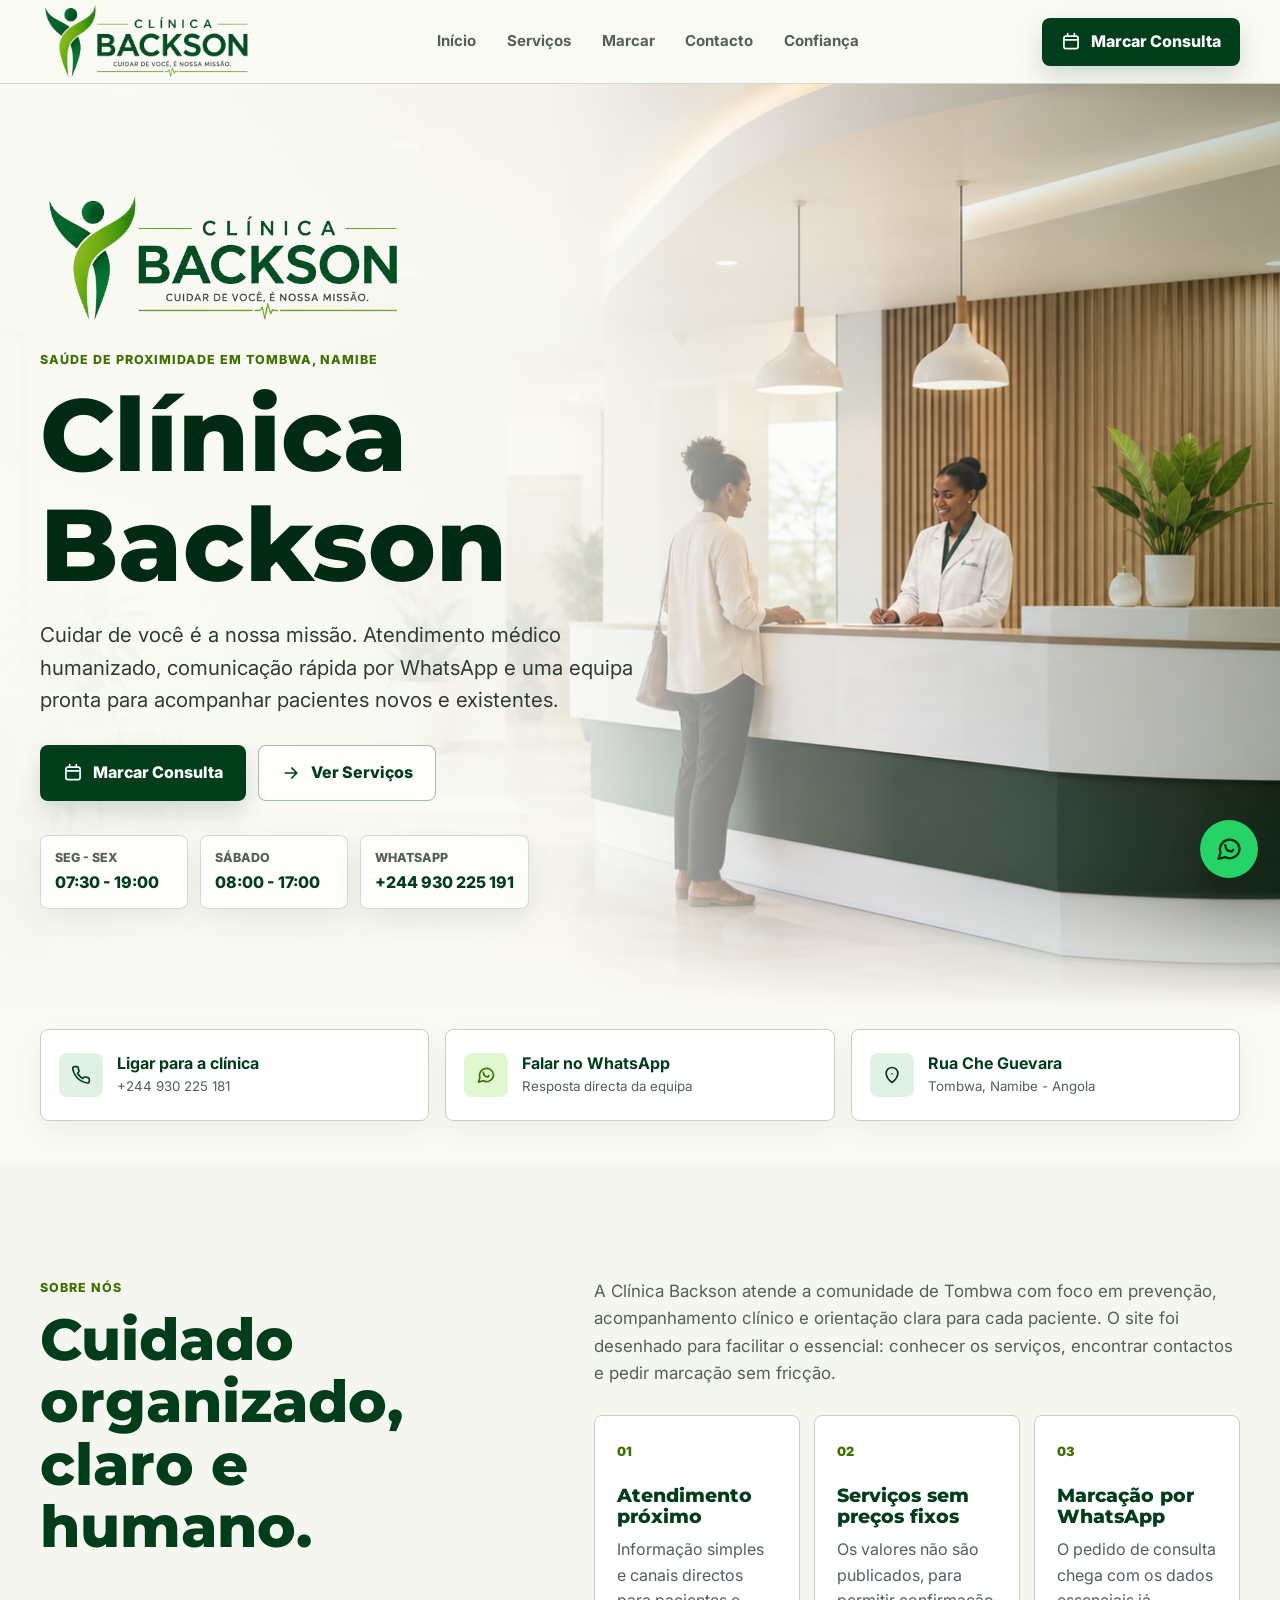
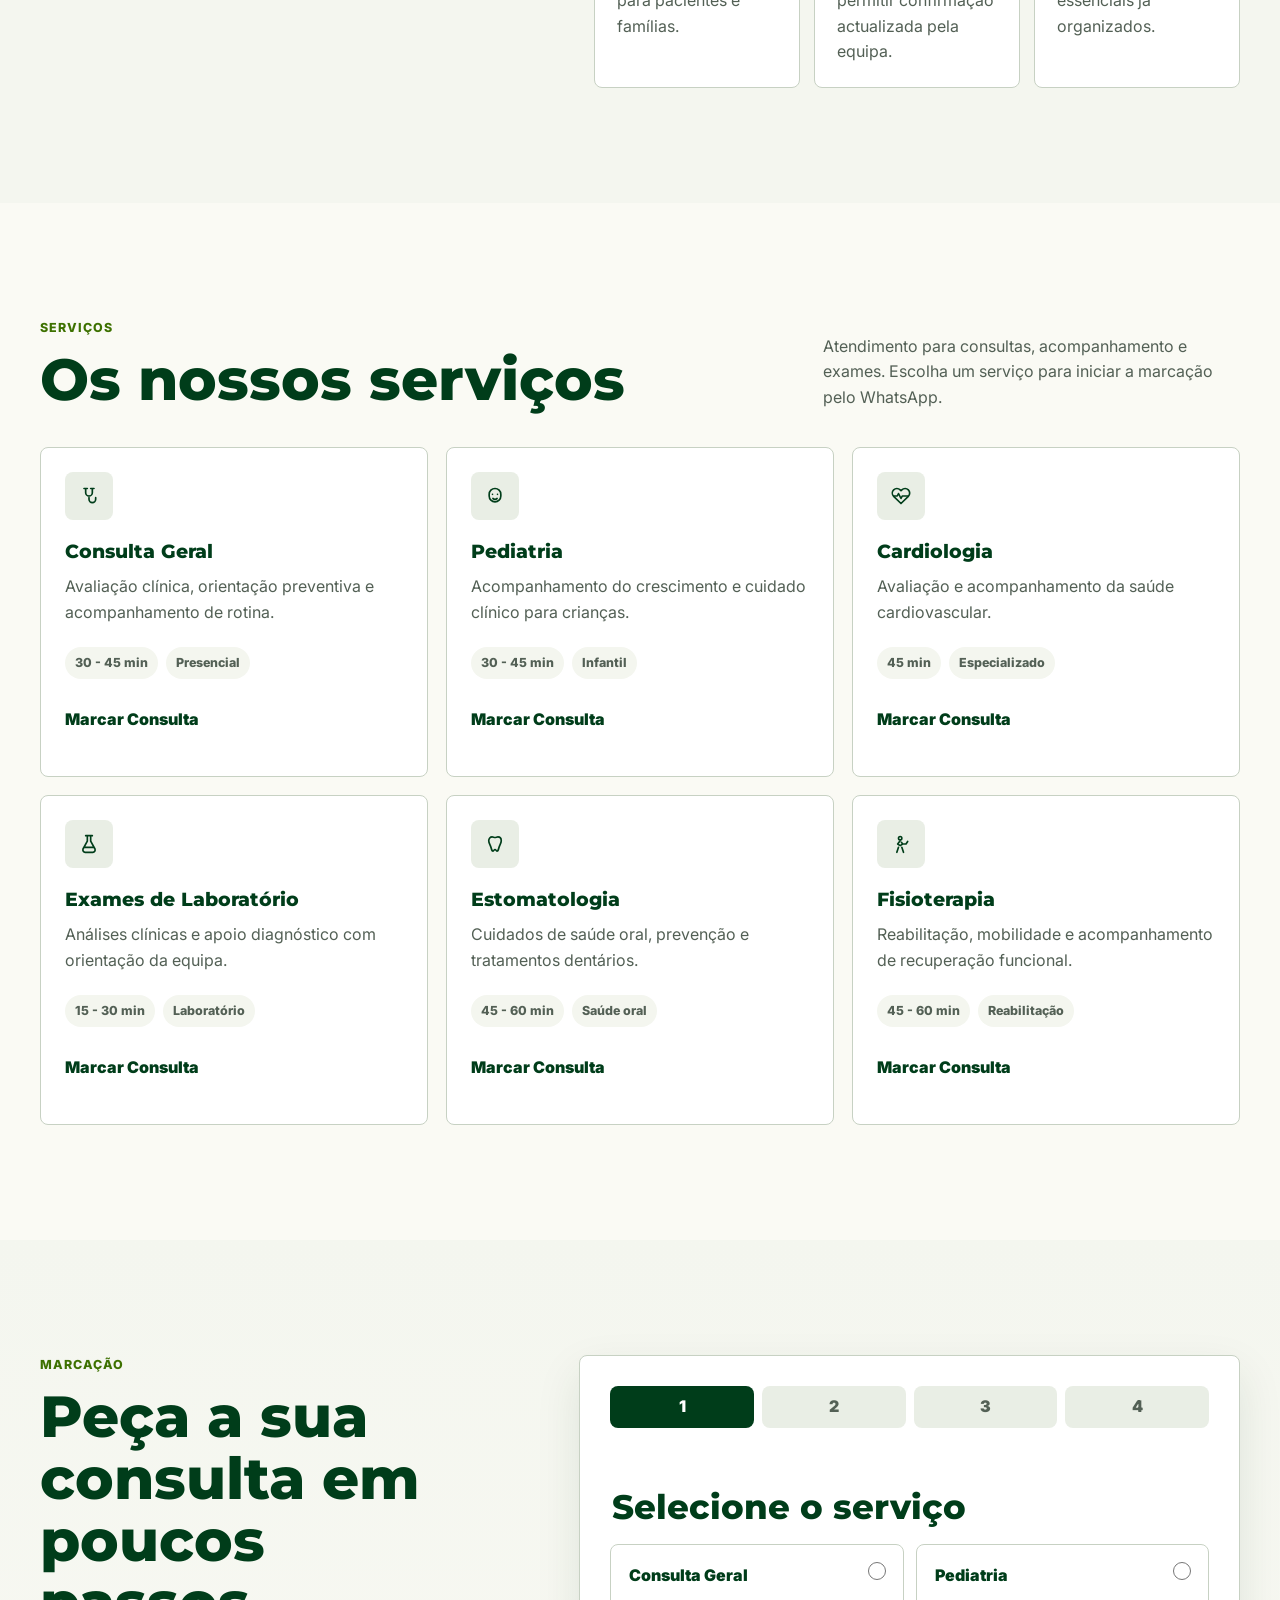
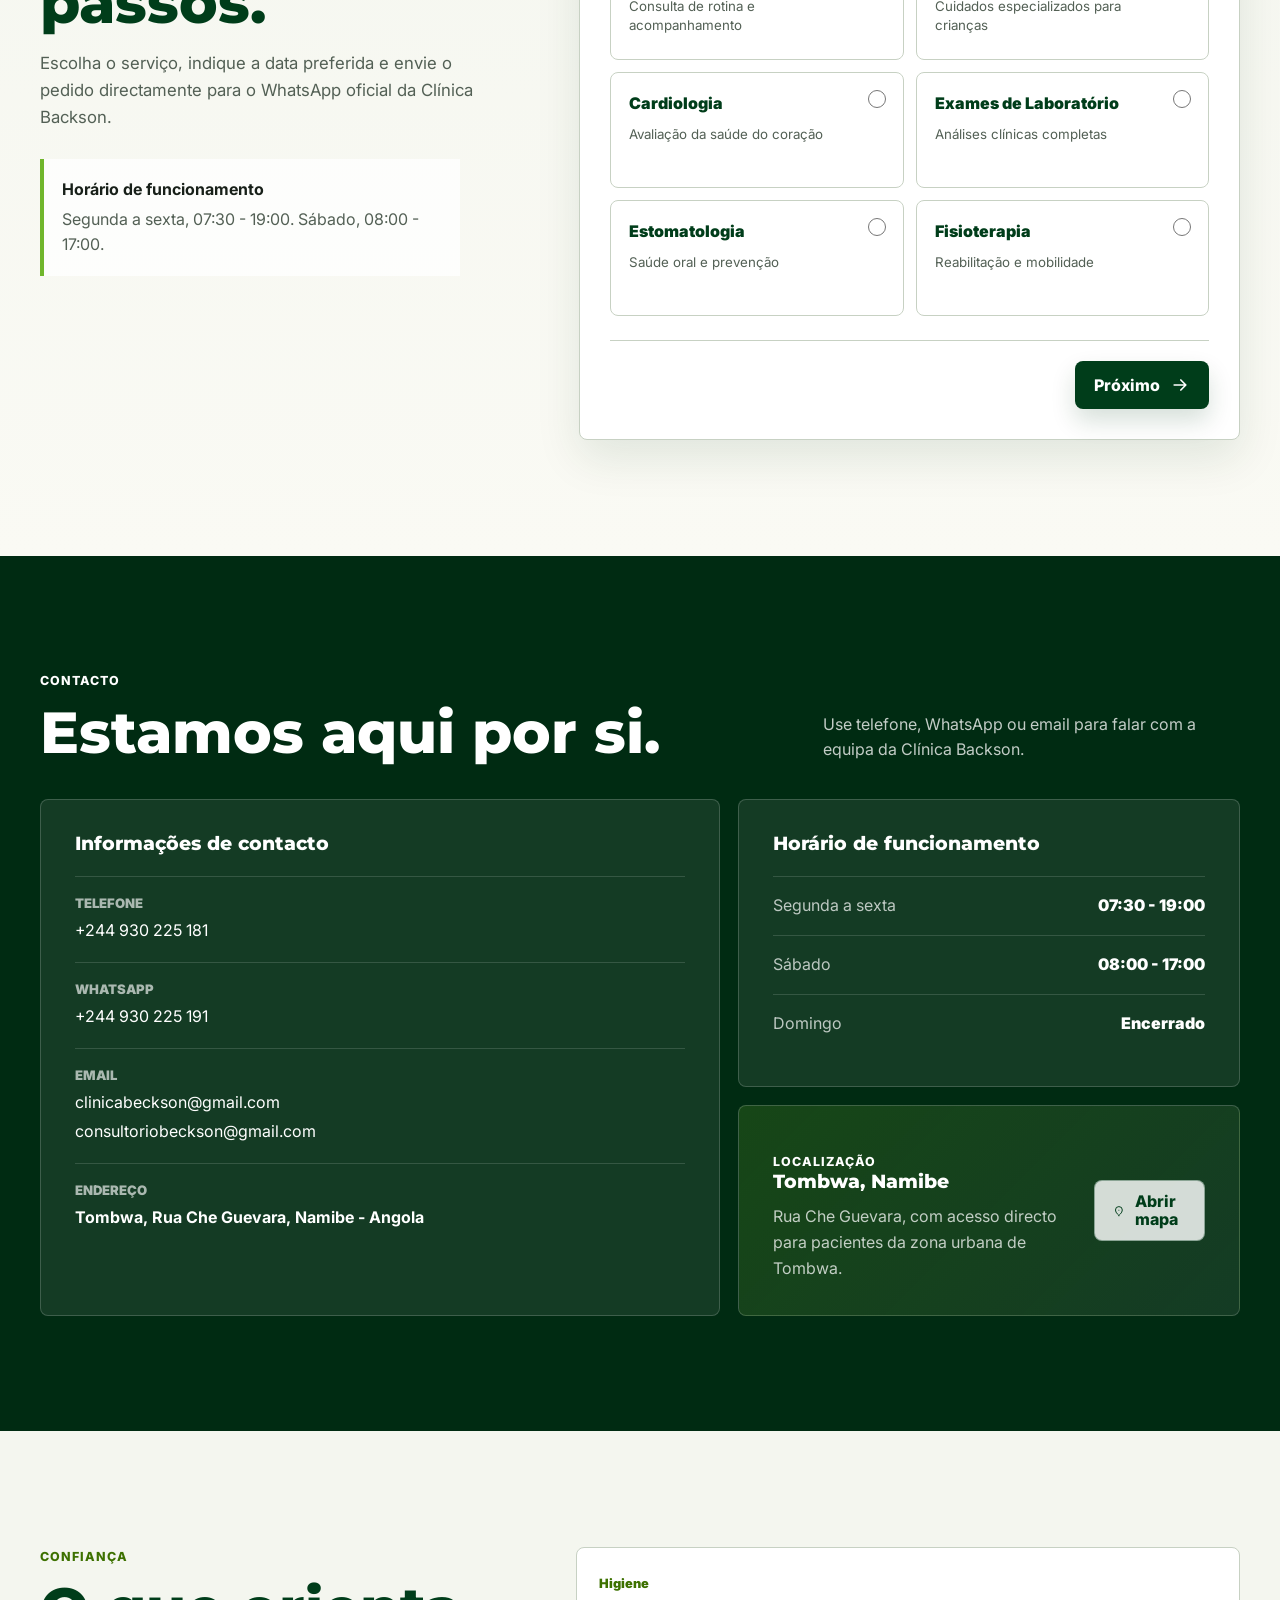
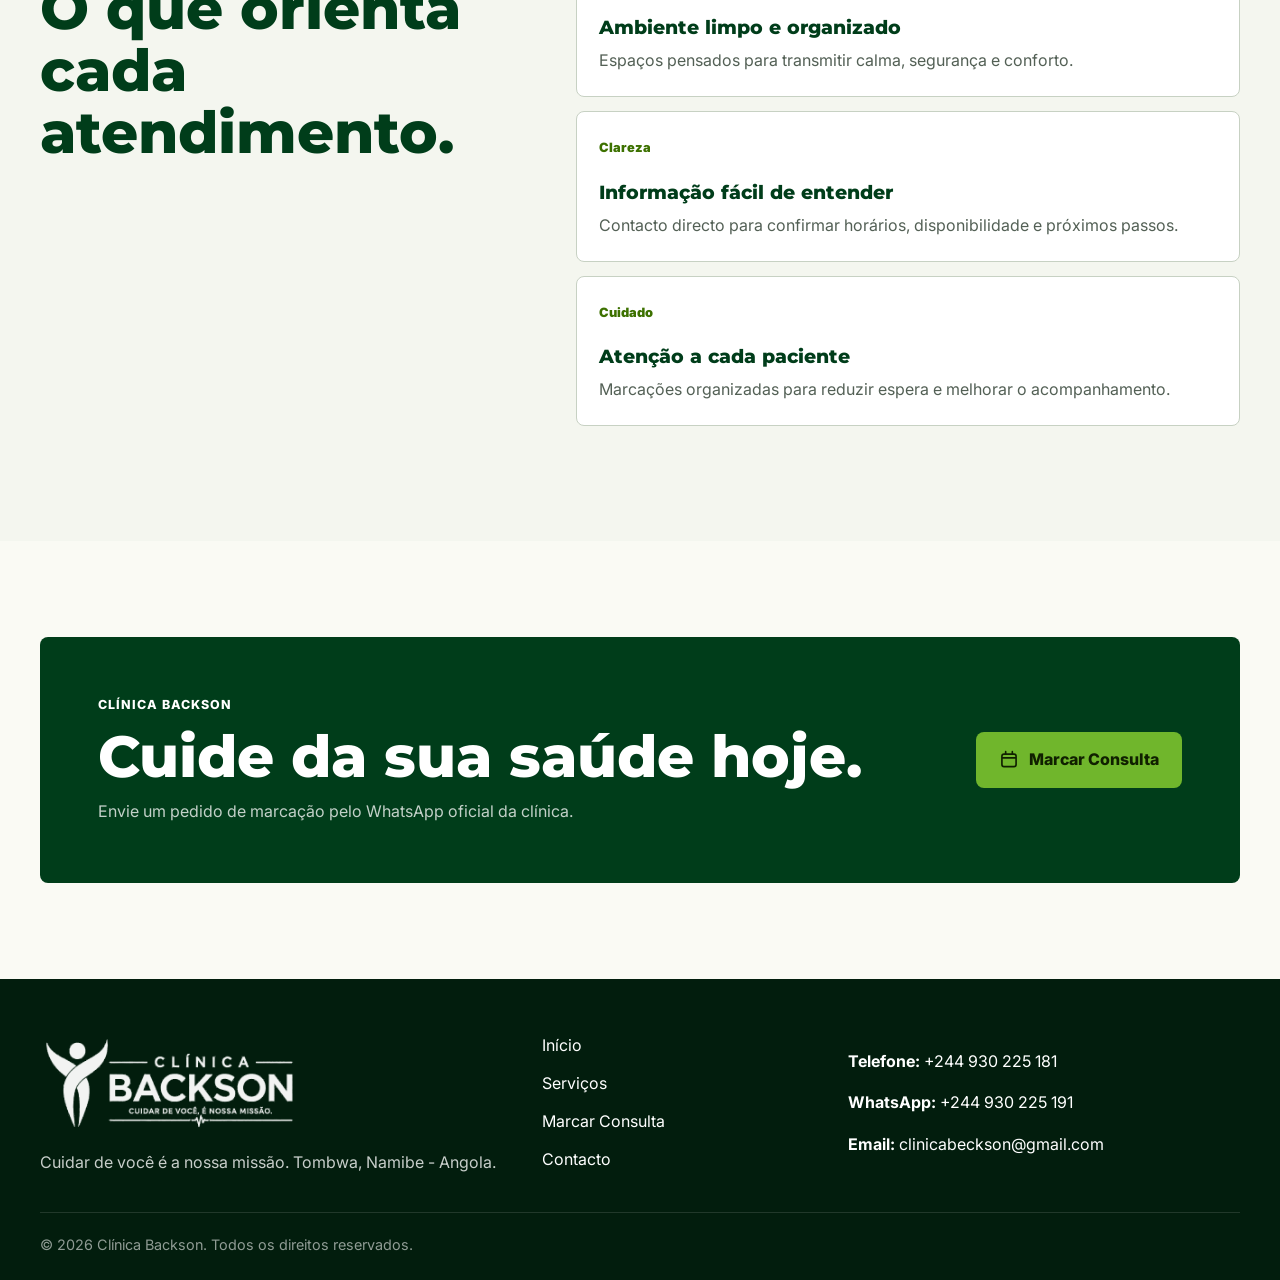
==== index.html @ 275c1103 "first version" ====
<!doctype html>
<html lang="pt-AO">
  <head>
    <meta charset="utf-8" />
    <meta name="viewport" content="width=device-width, initial-scale=1" />
    <meta
      name="description"
      content="Clínica Backson em Tombwa, Namibe. Consultas, exames, contacto por telefone e marcação de consultas via WhatsApp."
    />
    <title>Clínica Backson | Cuidados de saúde em Tombwa</title>
    <link rel="preconnect" href="https://fonts.googleapis.com" />
    <link rel="preconnect" href="https://fonts.gstatic.com" crossorigin />
    <link
      href="https://fonts.googleapis.com/css2?family=Inter:wght@400;500;600;700;800&family=Montserrat:wght@600;700;800&display=swap"
      rel="stylesheet"
    />
    <link rel="icon" href="assets/favicon.svg" type="image/svg+xml" />
    <link rel="stylesheet" href="styles.css" />
    <script src="script.js" defer></script>
  </head>
  <body>
    <a class="skip-link" href="#main">Saltar para o conteúdo</a>

    <header class="site-header" data-header>
      <div class="container header-inner">
        <a class="brand" href="#inicio" aria-label="Clínica Backson, voltar ao início">
          <img src="assets/backson-logo-transparent.png" alt="Clínica Backson" />
        </a>

        <nav class="primary-nav" id="primary-nav" aria-label="Navegação principal">
          <a href="#inicio">Início</a>
          <a href="#servicos">Serviços</a>
          <a href="#marcar">Marcar</a>
          <a href="#contacto">Contacto</a>
          <a href="#confianca">Confiança</a>
        </nav>

        <div class="header-actions">
          <a class="button button--primary nav-cta" href="#marcar">
            <svg aria-hidden="true" viewBox="0 0 24 24"><path d="M8 2v3M16 2v3M3.5 9.5h17M6 5h12a2.5 2.5 0 0 1 2.5 2.5v10A2.5 2.5 0 0 1 18 20H6a2.5 2.5 0 0 1-2.5-2.5v-10A2.5 2.5 0 0 1 6 5Z" /></svg>
            Marcar Consulta
          </a>
          <button class="menu-toggle" type="button" aria-expanded="false" aria-controls="primary-nav">
            <span class="sr-only">Abrir menu</span>
            <svg aria-hidden="true" viewBox="0 0 24 24"><path d="M4 7h16M4 12h16M4 17h16" /></svg>
          </button>
        </div>
      </div>
    </header>

    <main id="main">
      <section class="hero" id="inicio" aria-labelledby="hero-title">
        <div class="hero-media" aria-hidden="true"></div>
        <div class="container hero-content">
          <img class="hero-logo" src="assets/backson-logo-transparent.png" alt="Clínica Backson" />
          <p class="eyebrow">Saúde de proximidade em Tombwa, Namibe</p>
          <h1 id="hero-title">Clínica Backson</h1>
          <p class="hero-copy">
            Cuidar de você é a nossa missão. Atendimento médico humanizado, comunicação rápida por
            WhatsApp e uma equipa pronta para acompanhar pacientes novos e existentes.
          </p>
          <div class="hero-actions">
            <a class="button button--primary button--large" href="#marcar">
              <svg aria-hidden="true" viewBox="0 0 24 24"><path d="M8 2v3M16 2v3M3.5 9.5h17M6 5h12a2.5 2.5 0 0 1 2.5 2.5v10A2.5 2.5 0 0 1 18 20H6a2.5 2.5 0 0 1-2.5-2.5v-10A2.5 2.5 0 0 1 6 5Z" /></svg>
              Marcar Consulta
            </a>
            <a class="button button--secondary button--large" href="#servicos">
              <svg aria-hidden="true" viewBox="0 0 24 24"><path d="M5 12h14M13 6l6 6-6 6" /></svg>
              Ver Serviços
            </a>
          </div>
          <dl class="hero-facts" aria-label="Informações rápidas da clínica">
            <div>
              <dt>Seg - Sex</dt>
              <dd>07:30 - 19:00</dd>
            </div>
            <div>
              <dt>Sábado</dt>
              <dd>08:00 - 17:00</dd>
            </div>
            <div>
              <dt>WhatsApp</dt>
              <dd>+244 930 225 191</dd>
            </div>
          </dl>
        </div>
      </section>

      <section class="quick-strip" aria-label="Contactos principais">
        <div class="container quick-grid">
          <a class="quick-item" href="tel:+244930225181">
            <span class="icon-badge">
              <svg aria-hidden="true" viewBox="0 0 24 24"><path d="M22 16.9v2.7a2 2 0 0 1-2.2 2 19.8 19.8 0 0 1-8.6-3.1 19.3 19.3 0 0 1-6-6A19.8 19.8 0 0 1 2.1 4 2 2 0 0 1 4.1 2h2.7a2 2 0 0 1 2 1.7c.1 1 .4 2 .7 2.9a2 2 0 0 1-.5 2.1L7.8 9.9a16 16 0 0 0 6.3 6.3l1.2-1.2a2 2 0 0 1 2.1-.5c.9.3 1.9.6 2.9.7A2 2 0 0 1 22 16.9Z" /></svg>
            </span>
            <span>
              <strong>Ligar para a clínica</strong>
              <small>+244 930 225 181</small>
            </span>
          </a>
          <a class="quick-item" data-whatsapp-default href="https://wa.me/244930225191" target="_blank" rel="noopener">
            <span class="icon-badge icon-badge--leaf">
              <svg aria-hidden="true" viewBox="0 0 24 24"><path d="M21 11.5a8.4 8.4 0 0 1-12.4 7.4L3 20.5l1.7-5.4A8.4 8.4 0 1 1 21 11.5Z" /><path d="M8.8 8.8c.2 3.1 2.3 5.2 5.4 5.4l1.4-1.4" /></svg>
            </span>
            <span>
              <strong>Falar no WhatsApp</strong>
              <small>Resposta directa da equipa</small>
            </span>
          </a>
          <a class="quick-item" href="#contacto">
            <span class="icon-badge">
              <svg aria-hidden="true" viewBox="0 0 24 24"><path d="M12 21s7-5.1 7-11a7 7 0 1 0-14 0c0 5.9 7 11 7 11Z" /><path d="M12 10.5h.01" /></svg>
            </span>
            <span>
              <strong>Rua Che Guevara</strong>
              <small>Tombwa, Namibe - Angola</small>
            </span>
          </a>
        </div>
      </section>

      <section class="section about-section" aria-labelledby="about-title">
        <div class="container about-layout">
          <div class="section-heading">
            <p class="eyebrow">Sobre nós</p>
            <h2 id="about-title">Cuidado organizado, claro e humano.</h2>
          </div>
          <div class="about-copy">
            <p>
              A Clínica Backson atende a comunidade de Tombwa com foco em prevenção, acompanhamento
              clínico e orientação clara para cada paciente. O site foi desenhado para facilitar o
              essencial: conhecer os serviços, encontrar contactos e pedir marcação sem fricção.
            </p>
            <div class="value-grid">
              <article>
                <span>01</span>
                <h3>Atendimento próximo</h3>
                <p>Informação simples e canais directos para pacientes e famílias.</p>
              </article>
              <article>
                <span>02</span>
                <h3>Serviços sem preços fixos</h3>
                <p>Os valores não são publicados, para permitir confirmação actualizada pela equipa.</p>
              </article>
              <article>
                <span>03</span>
                <h3>Marcação por WhatsApp</h3>
                <p>O pedido de consulta chega com os dados essenciais já organizados.</p>
              </article>
            </div>
          </div>
        </div>
      </section>

      <section class="section services-section" id="servicos" aria-labelledby="services-title">
        <div class="container">
          <div class="section-heading section-heading--split">
            <div>
              <p class="eyebrow">Serviços</p>
              <h2 id="services-title">Os nossos serviços</h2>
            </div>
            <p>
              Atendimento para consultas, acompanhamento e exames. Escolha um serviço para iniciar a
              marcação pelo WhatsApp.
            </p>
          </div>

          <div class="services-grid">
            <article class="service-card" data-service-card="Consulta Geral">
              <span class="service-icon">
                <svg aria-hidden="true" viewBox="0 0 24 24"><path d="M8 3v5a4 4 0 1 0 8 0V3M6 3h4M14 3h4M12 14v2a4 4 0 0 0 8 0v-2" /></svg>
              </span>
              <h3>Consulta Geral</h3>
              <p>Avaliação clínica, orientação preventiva e acompanhamento de rotina.</p>
              <div class="service-meta">
                <span>30 - 45 min</span>
                <span>Presencial</span>
              </div>
              <a href="#marcar" data-book-service="Consulta Geral">Marcar Consulta</a>
            </article>

            <article class="service-card" data-service-card="Pediatria">
              <span class="service-icon">
                <svg aria-hidden="true" viewBox="0 0 24 24"><path d="M9 10h.01M15 10h.01M9.5 15a4 4 0 0 0 5 0M12 3a7 7 0 0 0-7 7v2a7 7 0 0 0 14 0v-2a7 7 0 0 0-7-7Z" /></svg>
              </span>
              <h3>Pediatria</h3>
              <p>Acompanhamento do crescimento e cuidado clínico para crianças.</p>
              <div class="service-meta">
                <span>30 - 45 min</span>
                <span>Infantil</span>
              </div>
              <a href="#marcar" data-book-service="Pediatria">Marcar Consulta</a>
            </article>

            <article class="service-card" data-service-card="Cardiologia">
              <span class="service-icon">
                <svg aria-hidden="true" viewBox="0 0 24 24"><path d="M20.8 4.6a5.5 5.5 0 0 0-7.8 0L12 5.6l-1-1a5.5 5.5 0 1 0-7.8 7.8L12 21l8.8-8.6a5.5 5.5 0 0 0 0-7.8Z" /><path d="M3.5 12h4l1.5-3 3 6 1.5-3h7" /></svg>
              </span>
              <h3>Cardiologia</h3>
              <p>Avaliação e acompanhamento da saúde cardiovascular.</p>
              <div class="service-meta">
                <span>45 min</span>
                <span>Especializado</span>
              </div>
              <a href="#marcar" data-book-service="Cardiologia">Marcar Consulta</a>
            </article>

            <article class="service-card" data-service-card="Exames de Laboratório">
              <span class="service-icon">
                <svg aria-hidden="true" viewBox="0 0 24 24"><path d="M10 2v6.5L4.8 18A3 3 0 0 0 7.4 22h9.2a3 3 0 0 0 2.6-4L14 8.5V2M8 2h8M7 16h10" /></svg>
              </span>
              <h3>Exames de Laboratório</h3>
              <p>Análises clínicas e apoio diagnóstico com orientação da equipa.</p>
              <div class="service-meta">
                <span>15 - 30 min</span>
                <span>Laboratório</span>
              </div>
              <a href="#marcar" data-book-service="Exames de Laboratório">Marcar Consulta</a>
            </article>

            <article class="service-card" data-service-card="Estomatologia">
              <span class="service-icon">
                <svg aria-hidden="true" viewBox="0 0 24 24"><path d="M8.5 3.5c1.4 0 2.2.7 3.5.7s2.1-.7 3.5-.7c2.2 0 4 1.9 4 4.5 0 3.5-2.2 5-3 9.1-.4 2-1.2 3.4-2.2 3.4-.9 0-1.1-1.9-2.3-1.9s-1.4 1.9-2.3 1.9c-1 0-1.8-1.4-2.2-3.4-.8-4.1-3-5.6-3-9.1 0-2.6 1.8-4.5 4-4.5Z" /></svg>
              </span>
              <h3>Estomatologia</h3>
              <p>Cuidados de saúde oral, prevenção e tratamentos dentários.</p>
              <div class="service-meta">
                <span>45 - 60 min</span>
                <span>Saúde oral</span>
              </div>
              <a href="#marcar" data-book-service="Estomatologia">Marcar Consulta</a>
            </article>

            <article class="service-card" data-service-card="Fisioterapia">
              <span class="service-icon">
                <svg aria-hidden="true" viewBox="0 0 24 24"><path d="M13 5a2 2 0 1 1-4 0 2 2 0 0 1 4 0ZM11 8l-3 4 3 2 3-2-1.5-2M7 22l2-6M15 22l-2-6M14 12h4l2-3" /></svg>
              </span>
              <h3>Fisioterapia</h3>
              <p>Reabilitação, mobilidade e acompanhamento de recuperação funcional.</p>
              <div class="service-meta">
                <span>45 - 60 min</span>
                <span>Reabilitação</span>
              </div>
              <a href="#marcar" data-book-service="Fisioterapia">Marcar Consulta</a>
            </article>
          </div>
        </div>
      </section>

      <section class="section booking-section" id="marcar" aria-labelledby="booking-title">
        <div class="container booking-layout">
          <div class="booking-intro">
            <p class="eyebrow">Marcação</p>
            <h2 id="booking-title">Peça a sua consulta em poucos passos.</h2>
            <p>
              Escolha o serviço, indique a data preferida e envie o pedido directamente para o
              WhatsApp oficial da Clínica Backson.
            </p>
            <div class="booking-note">
              <strong>Horário de funcionamento</strong>
              <span>Segunda a sexta, 07:30 - 19:00. Sábado, 08:00 - 17:00.</span>
            </div>
          </div>

          <form class="booking-panel" id="booking-form" novalidate>
            <div class="stepper" aria-label="Progresso da marcação">
              <span class="is-active" data-progress-step="1">1</span>
              <span data-progress-step="2">2</span>
              <span data-progress-step="3">3</span>
              <span data-progress-step="4">4</span>
            </div>

            <p class="form-message" id="form-message" role="alert" aria-live="polite"></p>

            <fieldset class="booking-step is-active" data-step="1">
              <legend>Selecione o serviço</legend>
              <div class="option-grid">
                <label class="option-tile">
                  <input type="radio" name="service" value="Consulta Geral" />
                  <span>Consulta Geral</span>
                  <small>Consulta de rotina e acompanhamento</small>
                </label>
                <label class="option-tile">
                  <input type="radio" name="service" value="Pediatria" />
                  <span>Pediatria</span>
                  <small>Cuidados especializados para crianças</small>
                </label>
                <label class="option-tile">
                  <input type="radio" name="service" value="Cardiologia" />
                  <span>Cardiologia</span>
                  <small>Avaliação da saúde do coração</small>
                </label>
                <label class="option-tile">
                  <input type="radio" name="service" value="Exames de Laboratório" />
                  <span>Exames de Laboratório</span>
                  <small>Análises clínicas completas</small>
                </label>
                <label class="option-tile">
                  <input type="radio" name="service" value="Estomatologia" />
                  <span>Estomatologia</span>
                  <small>Saúde oral e prevenção</small>
                </label>
                <label class="option-tile">
                  <input type="radio" name="service" value="Fisioterapia" />
                  <span>Fisioterapia</span>
                  <small>Reabilitação e mobilidade</small>
                </label>
              </div>
            </fieldset>

            <fieldset class="booking-step" data-step="2">
              <legend>Escolha data e hora</legend>
              <div class="date-time-grid">
                <label class="field">
                  <span>Data preferida</span>
                  <input type="date" name="date" id="appointment-date" />
                </label>
                <div class="field">
                  <span>Horário preferido</span>
                  <div class="time-grid" role="group" aria-label="Horários disponíveis">
                    <button type="button" data-time="08:00">08:00</button>
                    <button type="button" data-time="09:30">09:30</button>
                    <button type="button" data-time="11:00">11:00</button>
                    <button type="button" data-time="14:00">14:00</button>
                    <button type="button" data-time="15:30">15:30</button>
                    <button type="button" data-time="17:00">17:00</button>
                  </div>
                </div>
              </div>
            </fieldset>

            <fieldset class="booking-step" data-step="3">
              <legend>Os seus dados</legend>
              <div class="form-grid">
                <label class="field">
                  <span>Nome completo</span>
                  <input type="text" name="patientName" autocomplete="name" placeholder="Ex: Maria dos Santos" />
                </label>
                <label class="field">
                  <span>Telemóvel / WhatsApp</span>
                  <input type="tel" name="patientPhone" autocomplete="tel" placeholder="+244 9XX XXX XXX" />
                </label>
                <label class="field field--wide">
                  <span>Notas ou sintomas</span>
                  <textarea name="notes" rows="4" placeholder="Opcional"></textarea>
                </label>
              </div>
            </fieldset>

            <section class="booking-step review-step" data-step="4" aria-labelledby="review-title">
              <h3 id="review-title">Confirmar pedido</h3>
              <dl class="review-list">
                <div>
                  <dt>Serviço</dt>
                  <dd data-review="service">-</dd>
                </div>
                <div>
                  <dt>Data e hora</dt>
                  <dd data-review="datetime">-</dd>
                </div>
                <div>
                  <dt>Paciente</dt>
                  <dd data-review="patient">-</dd>
                </div>
                <div>
                  <dt>Telemóvel</dt>
                  <dd data-review="phone">-</dd>
                </div>
                <div>
                  <dt>Notas</dt>
                  <dd data-review="notes">-</dd>
                </div>
              </dl>
              <a class="button button--whatsapp button--full" id="whatsapp-confirm" href="https://wa.me/244930225191" target="_blank" rel="noopener">
                <svg aria-hidden="true" viewBox="0 0 24 24"><path d="M21 11.5a8.4 8.4 0 0 1-12.4 7.4L3 20.5l1.7-5.4A8.4 8.4 0 1 1 21 11.5Z" /><path d="M8.8 8.8c.2 3.1 2.3 5.2 5.4 5.4l1.4-1.4" /></svg>
                Confirmar via WhatsApp
              </a>
            </section>

            <div class="wizard-actions">
              <button class="button button--ghost" type="button" id="prev-step">
                <svg aria-hidden="true" viewBox="0 0 24 24"><path d="M19 12H5M11 6l-6 6 6 6" /></svg>
                Voltar
              </button>
              <button class="button button--primary" type="button" id="next-step">
                Próximo
                <svg aria-hidden="true" viewBox="0 0 24 24"><path d="M5 12h14M13 6l6 6-6 6" /></svg>
              </button>
            </div>
          </form>
        </div>
      </section>

      <section class="section contact-section" id="contacto" aria-labelledby="contact-title">
        <div class="container">
          <div class="section-heading section-heading--split">
            <div>
              <p class="eyebrow">Contacto</p>
              <h2 id="contact-title">Estamos aqui por si.</h2>
            </div>
            <p>Use telefone, WhatsApp ou email para falar com a equipa da Clínica Backson.</p>
          </div>

          <div class="contact-grid">
            <article class="contact-card contact-card--main">
              <h3>Informações de contacto</h3>
              <ul class="contact-list">
                <li>
                  <span>Telefone</span>
                  <a href="tel:+244930225181">+244 930 225 181</a>
                </li>
                <li>
                  <span>WhatsApp</span>
                  <a data-whatsapp-default href="https://wa.me/244930225191" target="_blank" rel="noopener">+244 930 225 191</a>
                </li>
                <li>
                  <span>Email</span>
                  <a href="mailto:clinicabeckson@gmail.com">clinicabeckson@gmail.com</a>
                  <a href="mailto:consultoriobeckson@gmail.com">consultoriobeckson@gmail.com</a>
                </li>
                <li>
                  <span>Endereço</span>
                  <strong>Tombwa, Rua Che Guevara, Namibe - Angola</strong>
                </li>
              </ul>
            </article>

            <article class="contact-card hours-card">
              <h3>Horário de funcionamento</h3>
              <dl>
                <div>
                  <dt>Segunda a sexta</dt>
                  <dd>07:30 - 19:00</dd>
                </div>
                <div>
                  <dt>Sábado</dt>
                  <dd>08:00 - 17:00</dd>
                </div>
                <div>
                  <dt>Domingo</dt>
                  <dd>Encerrado</dd>
                </div>
              </dl>
            </article>

            <article class="location-panel">
              <div>
                <p class="eyebrow">Localização</p>
                <h3>Tombwa, Namibe</h3>
                <p>Rua Che Guevara, com acesso directo para pacientes da zona urbana de Tombwa.</p>
              </div>
              <a class="button button--secondary" href="https://www.google.com/maps/search/?api=1&query=Tombwa%2C%20Rua%20Che%20Guevara%2C%20Namibe%2C%20Angola" target="_blank" rel="noopener">
                <svg aria-hidden="true" viewBox="0 0 24 24"><path d="M12 21s7-5.1 7-11a7 7 0 1 0-14 0c0 5.9 7 11 7 11Z" /><path d="M12 10.5h.01" /></svg>
                Abrir mapa
              </a>
            </article>
          </div>
        </div>
      </section>

      <section class="section trust-section" id="confianca" aria-labelledby="trust-title">
        <div class="container trust-layout">
          <div class="section-heading">
            <p class="eyebrow">Confiança</p>
            <h2 id="trust-title">O que orienta cada atendimento.</h2>
          </div>
          <div class="trust-grid">
            <article>
              <span>Higiene</span>
              <h3>Ambiente limpo e organizado</h3>
              <p>Espaços pensados para transmitir calma, segurança e conforto.</p>
            </article>
            <article>
              <span>Clareza</span>
              <h3>Informação fácil de entender</h3>
              <p>Contacto directo para confirmar horários, disponibilidade e próximos passos.</p>
            </article>
            <article>
              <span>Cuidado</span>
              <h3>Atenção a cada paciente</h3>
              <p>Marcações organizadas para reduzir espera e melhorar o acompanhamento.</p>
            </article>
          </div>
        </div>
      </section>

      <section class="final-cta" aria-labelledby="cta-title">
        <div class="container final-cta-inner">
          <div>
            <p class="eyebrow">Clínica Backson</p>
            <h2 id="cta-title">Cuide da sua saúde hoje.</h2>
            <p>Envie um pedido de marcação pelo WhatsApp oficial da clínica.</p>
          </div>
          <a class="button button--accent button--large" href="#marcar">
            <svg aria-hidden="true" viewBox="0 0 24 24"><path d="M8 2v3M16 2v3M3.5 9.5h17M6 5h12a2.5 2.5 0 0 1 2.5 2.5v10A2.5 2.5 0 0 1 18 20H6a2.5 2.5 0 0 1-2.5-2.5v-10A2.5 2.5 0 0 1 6 5Z" /></svg>
            Marcar Consulta
          </a>
        </div>
      </section>
    </main>

    <footer class="site-footer">
      <div class="container footer-grid">
        <div>
          <img src="assets/backson-logo-transparent.png" alt="Clínica Backson" />
          <p>Cuidar de você é a nossa missão. Tombwa, Namibe - Angola.</p>
        </div>
        <nav aria-label="Links do rodapé">
          <a href="#inicio">Início</a>
          <a href="#servicos">Serviços</a>
          <a href="#marcar">Marcar Consulta</a>
          <a href="#contacto">Contacto</a>
        </nav>
        <div>
          <p><strong>Telefone:</strong> <a href="tel:+244930225181">+244 930 225 181</a></p>
          <p><strong>WhatsApp:</strong> <a data-whatsapp-default href="https://wa.me/244930225191" target="_blank" rel="noopener">+244 930 225 191</a></p>
          <p><strong>Email:</strong> <a href="mailto:clinicabeckson@gmail.com">clinicabeckson@gmail.com</a></p>
        </div>
      </div>
      <div class="container footer-bottom">
        <span>&copy; 2026 Clínica Backson. Todos os direitos reservados.</span>
      </div>
    </footer>

    <a class="whatsapp-fab" data-whatsapp-default href="https://wa.me/244930225191" target="_blank" rel="noopener" aria-label="Falar com a Clínica Backson no WhatsApp">
      <svg aria-hidden="true" viewBox="0 0 24 24"><path d="M21 11.5a8.4 8.4 0 0 1-12.4 7.4L3 20.5l1.7-5.4A8.4 8.4 0 1 1 21 11.5Z" /><path d="M8.8 8.8c.2 3.1 2.3 5.2 5.4 5.4l1.4-1.4" /></svg>
    </a>
  </body>
</html>
---- styles.css ----
:root {
  --background: #fafaf4;
  --surface: #ffffff;
  --surface-soft: #f4f6ef;
  --surface-muted: #e9eee5;
  --text: #182019;
  --muted: #536055;
  --line: #c7d1c3;
  --primary: #003d1a;
  --primary-strong: #002b12;
  --primary-soft: #dff2e3;
  --secondary: #70b62c;
  --secondary-strong: #3d7100;
  --accent: #f5c35b;
  --danger: #b3261e;
  --shadow: 0 18px 45px rgba(0, 61, 26, 0.1);
  --font-heading: "Montserrat", "Segoe UI", sans-serif;
  --font-body: "Inter", "Segoe UI", sans-serif;
  color-scheme: light;
}

* {
  box-sizing: border-box;
}

html {
  scroll-behavior: smooth;
}

body {
  margin: 0;
  background: var(--background);
  color: var(--text);
  font-family: var(--font-body);
  font-size: 16px;
  line-height: 1.6;
  text-rendering: optimizeLegibility;
}

body.nav-open {
  overflow: hidden;
}

img,
svg {
  display: block;
}

img {
  max-width: 100%;
}

a {
  color: inherit;
  text-decoration: none;
}

button,
input,
textarea {
  font: inherit;
}

button {
  cursor: pointer;
}

:focus-visible {
  outline: 3px solid rgba(112, 182, 44, 0.65);
  outline-offset: 3px;
}

.skip-link {
  position: fixed;
  top: 12px;
  left: 12px;
  z-index: 1000;
  transform: translateY(-160%);
  border-radius: 8px;
  background: var(--primary);
  color: #fff;
  padding: 10px 14px;
  font-weight: 700;
}

.skip-link:focus {
  transform: translateY(0);
}

.sr-only {
  position: absolute;
  width: 1px;
  height: 1px;
  overflow: hidden;
  clip: rect(0, 0, 0, 0);
  white-space: nowrap;
}

.container {
  width: min(100% - 32px, 1200px);
  margin-inline: auto;
}

.site-header {
  position: sticky;
  top: 0;
  z-index: 100;
  border-bottom: 1px solid rgba(199, 209, 195, 0.8);
  background: rgba(250, 250, 244, 0.91);
  backdrop-filter: blur(16px);
}

.header-inner {
  display: flex;
  min-height: 76px;
  align-items: center;
  justify-content: space-between;
  gap: 24px;
}

.brand {
  display: inline-flex;
  align-items: center;
  min-width: 0;
}

.brand img {
  width: clamp(152px, 18vw, 214px);
  height: auto;
}

.primary-nav {
  display: flex;
  align-items: center;
  gap: clamp(18px, 2.4vw, 34px);
  color: var(--muted);
  font-size: 0.94rem;
  font-weight: 700;
}

.primary-nav a {
  border-bottom: 2px solid transparent;
  padding-block: 8px;
  transition: border-color 180ms ease, color 180ms ease;
}

.primary-nav a:hover,
.primary-nav a:focus-visible {
  border-color: var(--secondary);
  color: var(--primary);
}

.header-actions {
  display: flex;
  align-items: center;
  gap: 10px;
}

.button {
  display: inline-flex;
  min-height: 48px;
  align-items: center;
  justify-content: center;
  gap: 10px;
  border: 1px solid transparent;
  border-radius: 8px;
  padding: 12px 18px;
  font-weight: 800;
  line-height: 1.1;
  transition: transform 180ms ease, box-shadow 180ms ease, background 180ms ease, border-color 180ms ease;
}

.button:hover {
  transform: translateY(-1px);
}

.button:active {
  transform: translateY(0);
}

.button svg,
.menu-toggle svg,
.whatsapp-fab svg,
.icon-badge svg,
.service-icon svg {
  width: 20px;
  height: 20px;
  fill: none;
  stroke: currentColor;
  stroke-width: 2;
  stroke-linecap: round;
  stroke-linejoin: round;
}

.button--primary {
  background: var(--primary);
  color: #fff;
  box-shadow: 0 12px 24px rgba(0, 61, 26, 0.16);
}

.button--primary:hover {
  background: var(--primary-strong);
}

.button--secondary {
  border-color: rgba(0, 61, 26, 0.35);
  background: rgba(255, 255, 255, 0.82);
  color: var(--primary);
}

.button--secondary:hover {
  border-color: var(--primary);
  background: #fff;
}

.button--ghost {
  border-color: var(--line);
  background: transparent;
  color: var(--primary);
}

.button--accent {
  background: var(--secondary);
  color: #102000;
}

.button--whatsapp {
  background: #25d366;
  color: #062c14;
}

.button--large {
  min-height: 56px;
  padding-inline: 22px;
}

.button--full {
  width: 100%;
}

.menu-toggle {
  display: none;
  width: 48px;
  height: 48px;
  align-items: center;
  justify-content: center;
  border: 1px solid var(--line);
  border-radius: 8px;
  background: #fff;
  color: var(--primary);
}

.hero {
  position: relative;
  min-height: min(760px, calc(100svh - 92px));
  overflow: hidden;
  isolation: isolate;
}

.hero-media {
  position: absolute;
  inset: 0;
  z-index: -2;
  background-image:
    linear-gradient(90deg, rgba(250, 250, 244, 0.98) 0%, rgba(250, 250, 244, 0.89) 43%, rgba(250, 250, 244, 0.18) 70%, rgba(0, 43, 18, 0.24) 100%),
    url("assets/hero-clinic.png");
  background-position: center;
  background-size: cover;
}

.hero::after {
  position: absolute;
  inset: auto 0 0;
  z-index: -1;
  height: 120px;
  background: linear-gradient(180deg, transparent, var(--background));
  content: "";
}

.hero-content {
  display: grid;
  min-height: inherit;
  align-content: center;
  justify-items: start;
  padding-block: clamp(58px, 8vw, 106px);
}

.hero-logo {
  width: clamp(214px, 30vw, 368px);
  margin-bottom: 20px;
}

.eyebrow {
  margin: 0 0 10px;
  color: var(--secondary-strong);
  font-size: 0.78rem;
  font-weight: 800;
  letter-spacing: 0.08em;
  text-transform: uppercase;
}

h1,
h2,
h3 {
  margin: 0;
  font-family: var(--font-heading);
  line-height: 1.08;
  letter-spacing: 0;
}

h1 {
  max-width: 760px;
  color: var(--primary-strong);
  font-size: clamp(3rem, 8vw, 6.7rem);
  font-weight: 800;
}

h2 {
  color: var(--primary);
  font-size: clamp(2rem, 4.5vw, 4rem);
  font-weight: 800;
}

h3 {
  color: var(--primary);
  font-size: 1.18rem;
  font-weight: 800;
}

.hero-copy {
  max-width: 620px;
  margin: 18px 0 0;
  color: #303b32;
  font-size: clamp(1.05rem, 2vw, 1.28rem);
}

.hero-actions {
  display: flex;
  flex-wrap: wrap;
  gap: 12px;
  margin-top: 28px;
}

.hero-facts {
  display: flex;
  flex-wrap: wrap;
  gap: 12px;
  margin: 34px 0 0;
  padding: 0;
}

.hero-facts div {
  min-width: 148px;
  border: 1px solid rgba(0, 61, 26, 0.17);
  border-radius: 8px;
  background: rgba(255, 255, 255, 0.72);
  padding: 12px 14px;
  box-shadow: 0 12px 28px rgba(0, 61, 26, 0.08);
  backdrop-filter: blur(10px);
}

.hero-facts dt {
  color: var(--muted);
  font-size: 0.78rem;
  font-weight: 800;
  text-transform: uppercase;
}

.hero-facts dd {
  margin: 2px 0 0;
  color: var(--primary);
  font-weight: 800;
}

.quick-strip {
  padding-block: 18px 42px;
}

.quick-grid {
  display: grid;
  grid-template-columns: repeat(3, 1fr);
  gap: 16px;
}

.quick-item {
  display: flex;
  min-height: 92px;
  align-items: center;
  gap: 14px;
  border: 1px solid var(--line);
  border-radius: 8px;
  background: var(--surface);
  padding: 18px;
  box-shadow: 0 10px 24px rgba(0, 61, 26, 0.06);
  transition: border-color 180ms ease, transform 180ms ease;
}

.quick-item:hover {
  transform: translateY(-2px);
  border-color: rgba(0, 61, 26, 0.38);
}

.icon-badge {
  display: grid;
  width: 44px;
  height: 44px;
  flex: 0 0 44px;
  place-items: center;
  border-radius: 8px;
  background: var(--primary-soft);
  color: var(--primary);
}

.icon-badge--leaf {
  background: #e0f8d0;
  color: var(--secondary-strong);
}

.quick-item strong,
.quick-item small {
  display: block;
}

.quick-item strong {
  color: var(--primary);
  line-height: 1.25;
}

.quick-item small {
  margin-top: 3px;
  color: var(--muted);
}

.section {
  padding-block: clamp(68px, 9vw, 118px);
}

.section-heading {
  max-width: 760px;
}

.section-heading--split {
  display: grid;
  grid-template-columns: minmax(0, 0.95fr) minmax(300px, 0.55fr);
  gap: clamp(24px, 5vw, 72px);
  align-items: end;
  max-width: none;
  margin-bottom: 36px;
}

.section-heading--split > p {
  margin: 0;
  color: var(--muted);
}

.about-section {
  background: var(--surface-soft);
}

.about-layout {
  display: grid;
  grid-template-columns: minmax(0, 0.72fr) minmax(0, 1fr);
  gap: clamp(32px, 7vw, 96px);
}

.about-copy > p {
  margin: 0 0 28px;
  color: var(--muted);
  font-size: 1.06rem;
}

.value-grid {
  display: grid;
  grid-template-columns: repeat(3, minmax(0, 1fr));
  gap: 14px;
}

.value-grid article,
.trust-grid article {
  border: 1px solid var(--line);
  border-radius: 8px;
  background: var(--surface);
  padding: 22px;
}

.value-grid span,
.trust-grid span {
  display: inline-flex;
  margin-bottom: 24px;
  color: var(--secondary-strong);
  font-size: 0.8rem;
  font-weight: 900;
}

.value-grid p,
.trust-grid p {
  margin: 10px 0 0;
  color: var(--muted);
}

.services-section {
  background: var(--background);
}

.services-grid {
  display: grid;
  grid-template-columns: repeat(3, minmax(0, 1fr));
  gap: 18px;
}

.service-card {
  display: grid;
  min-height: 330px;
  align-content: start;
  border: 1px solid var(--line);
  border-radius: 8px;
  background: var(--surface);
  padding: 24px;
  transition: border-color 180ms ease, box-shadow 180ms ease, transform 180ms ease;
}

.service-card:hover {
  transform: translateY(-2px);
  border-color: rgba(0, 61, 26, 0.4);
  box-shadow: var(--shadow);
}

.service-icon {
  display: grid;
  width: 48px;
  height: 48px;
  place-items: center;
  border-radius: 8px;
  background: var(--surface-muted);
  color: var(--primary);
}

.service-card h3 {
  margin-top: 22px;
}

.service-card p {
  margin: 12px 0 0;
  color: var(--muted);
}

.service-meta {
  display: flex;
  flex-wrap: wrap;
  gap: 8px;
  margin-top: 22px;
}

.service-meta span {
  border-radius: 999px;
  background: var(--surface-soft);
  color: var(--muted);
  padding: 6px 10px;
  font-size: 0.78rem;
  font-weight: 800;
}

.service-card a {
  display: inline-flex;
  align-self: end;
  width: fit-content;
  margin-top: 28px;
  color: var(--primary);
  font-weight: 900;
}

.booking-section {
  background:
    linear-gradient(180deg, var(--surface-soft), var(--background));
}

.booking-layout {
  display: grid;
  grid-template-columns: minmax(0, 0.7fr) minmax(320px, 1fr);
  gap: clamp(28px, 6vw, 80px);
  align-items: start;
}

.booking-intro {
  position: sticky;
  top: 104px;
}

.booking-intro p:not(.eyebrow) {
  color: var(--muted);
  font-size: 1.05rem;
}

.booking-note {
  display: grid;
  gap: 4px;
  max-width: 420px;
  margin-top: 28px;
  border-left: 4px solid var(--secondary);
  background: rgba(255, 255, 255, 0.72);
  padding: 18px;
}

.booking-note span {
  color: var(--muted);
}

.booking-panel {
  border: 1px solid var(--line);
  border-radius: 8px;
  background: var(--surface);
  box-shadow: var(--shadow);
  padding: clamp(18px, 3vw, 30px);
}

.stepper {
  display: grid;
  grid-template-columns: repeat(4, 1fr);
  gap: 8px;
  margin-bottom: 24px;
}

.stepper span {
  display: grid;
  height: 42px;
  place-items: center;
  border-radius: 8px;
  background: var(--surface-muted);
  color: var(--muted);
  font-weight: 900;
}

.stepper span.is-active,
.stepper span.is-complete {
  background: var(--primary);
  color: #fff;
}

.form-message {
  min-height: 24px;
  margin: 0 0 12px;
  color: var(--danger);
  font-weight: 800;
}

.booking-step {
  display: none;
  min-height: 360px;
  margin: 0;
  border: 0;
  padding: 0;
}

.booking-step.is-active {
  display: block;
}

.booking-step legend,
.review-step h3 {
  margin-bottom: 18px;
  color: var(--primary);
  font-family: var(--font-heading);
  font-size: clamp(1.55rem, 4vw, 2.15rem);
  font-weight: 800;
  line-height: 1.12;
}

.option-grid {
  display: grid;
  grid-template-columns: repeat(2, minmax(0, 1fr));
  gap: 12px;
}

.option-tile {
  position: relative;
  min-height: 116px;
  border: 1px solid var(--line);
  border-radius: 8px;
  background: #fff;
  padding: 18px;
  cursor: pointer;
  transition: border-color 180ms ease, background 180ms ease, box-shadow 180ms ease;
}

.option-tile input {
  position: absolute;
  inset: 14px 14px auto auto;
  width: 18px;
  height: 18px;
  accent-color: var(--primary);
}

.option-tile span,
.option-tile small {
  display: block;
  padding-right: 28px;
}

.option-tile span {
  color: var(--primary);
  font-weight: 900;
}

.option-tile small {
  margin-top: 8px;
  color: var(--muted);
  line-height: 1.4;
}

.option-tile:has(input:checked) {
  border-color: var(--primary);
  background: var(--primary-soft);
  box-shadow: inset 0 0 0 1px var(--primary);
}

.date-time-grid,
.form-grid {
  display: grid;
  grid-template-columns: repeat(2, minmax(0, 1fr));
  gap: 18px;
}

.field {
  display: grid;
  gap: 8px;
}

.field--wide {
  grid-column: 1 / -1;
}

.field > span {
  color: var(--primary);
  font-weight: 900;
}

.field input,
.field textarea {
  width: 100%;
  border: 1px solid var(--line);
  border-radius: 8px;
  background: #fff;
  color: var(--text);
  padding: 14px 15px;
}

.field textarea {
  resize: vertical;
}

.time-grid {
  display: grid;
  grid-template-columns: repeat(3, 1fr);
  gap: 10px;
}

.time-grid button {
  min-height: 52px;
  border: 1px solid var(--line);
  border-radius: 8px;
  background: #fff;
  color: var(--primary);
  font-weight: 900;
}

.time-grid button.is-selected {
  border-color: var(--primary);
  background: var(--primary);
  color: #fff;
}

.review-list {
  display: grid;
  gap: 0;
  margin: 0 0 22px;
  overflow: hidden;
  border: 1px solid var(--line);
  border-radius: 8px;
}

.review-list div {
  display: grid;
  grid-template-columns: 140px 1fr;
  gap: 14px;
  border-bottom: 1px solid var(--line);
  padding: 14px 16px;
}

.review-list div:last-child {
  border-bottom: 0;
}

.review-list dt {
  color: var(--muted);
  font-weight: 800;
}

.review-list dd {
  margin: 0;
  color: var(--primary);
  font-weight: 900;
}

.wizard-actions {
  display: flex;
  justify-content: space-between;
  gap: 12px;
  margin-top: 24px;
  border-top: 1px solid var(--line);
  padding-top: 20px;
}

.wizard-actions.is-review {
  justify-content: flex-start;
}

.contact-section {
  background: var(--primary-strong);
  color: #fff;
}

.contact-section h2,
.contact-section h3,
.contact-section .eyebrow {
  color: #fff;
}

.contact-section .section-heading--split > p {
  color: rgba(255, 255, 255, 0.76);
}

.contact-grid {
  display: grid;
  grid-template-columns: 1.15fr 0.85fr;
  gap: 18px;
}

.contact-card,
.location-panel {
  border: 1px solid rgba(255, 255, 255, 0.18);
  border-radius: 8px;
  background: rgba(255, 255, 255, 0.08);
  padding: clamp(22px, 4vw, 34px);
}

.contact-card--main {
  grid-row: span 2;
}

.contact-list {
  display: grid;
  gap: 18px;
  margin: 22px 0 0;
  padding: 0;
  list-style: none;
}

.contact-list li {
  display: grid;
  gap: 4px;
  border-top: 1px solid rgba(255, 255, 255, 0.14);
  padding-top: 16px;
}

.contact-list span {
  color: rgba(255, 255, 255, 0.64);
  font-size: 0.82rem;
  font-weight: 900;
  text-transform: uppercase;
}

.contact-list a,
.contact-list strong,
.site-footer a {
  overflow-wrap: anywhere;
}

.contact-list a:hover,
.site-footer a:hover {
  text-decoration: underline;
  text-underline-offset: 4px;
}

.hours-card dl {
  display: grid;
  gap: 0;
  margin: 22px 0 0;
}

.hours-card dl div {
  display: flex;
  justify-content: space-between;
  gap: 18px;
  border-top: 1px solid rgba(255, 255, 255, 0.14);
  padding-block: 16px;
}

.hours-card dt {
  color: rgba(255, 255, 255, 0.72);
}

.hours-card dd {
  margin: 0;
  font-weight: 900;
}

.location-panel {
  display: flex;
  align-items: center;
  justify-content: space-between;
  gap: 20px;
  background:
    linear-gradient(135deg, rgba(112, 182, 44, 0.2), rgba(255, 255, 255, 0.08));
}

.location-panel p {
  margin: 12px 0 0;
  color: rgba(255, 255, 255, 0.74);
}

.trust-section {
  background: var(--surface-soft);
}

.trust-layout {
  display: grid;
  grid-template-columns: minmax(0, 0.68fr) minmax(0, 1fr);
  gap: clamp(28px, 7vw, 84px);
  align-items: start;
}

.trust-grid {
  display: grid;
  grid-template-columns: 1fr;
  gap: 14px;
}

.final-cta {
  background: var(--background);
  padding-block: clamp(54px, 8vw, 96px);
}

.final-cta-inner {
  display: flex;
  align-items: center;
  justify-content: space-between;
  gap: 24px;
  border-radius: 8px;
  background: var(--primary);
  color: #fff;
  padding: clamp(28px, 5vw, 58px);
}

.final-cta h2,
.final-cta .eyebrow {
  color: #fff;
}

.final-cta p:not(.eyebrow) {
  margin: 12px 0 0;
  color: rgba(255, 255, 255, 0.76);
}

.site-footer {
  background: #021d0d;
  color: rgba(255, 255, 255, 0.78);
  padding-block: 54px 24px;
}

.footer-grid {
  display: grid;
  grid-template-columns: 1.2fr 0.7fr 1fr;
  gap: 32px;
}

.footer-grid img {
  width: min(260px, 100%);
  filter: brightness(0) invert(1);
  opacity: 0.95;
}

.footer-grid p {
  margin: 16px 0 0;
}

.footer-grid nav {
  display: grid;
  gap: 10px;
}

.footer-grid strong,
.footer-grid a {
  color: #fff;
}

.footer-bottom {
  margin-top: 36px;
  border-top: 1px solid rgba(255, 255, 255, 0.12);
  padding-top: 20px;
  color: rgba(255, 255, 255, 0.56);
  font-size: 0.9rem;
}

.whatsapp-fab {
  position: fixed;
  right: 22px;
  bottom: 22px;
  z-index: 90;
  display: grid;
  width: 58px;
  height: 58px;
  place-items: center;
  border-radius: 999px;
  background: #25d366;
  color: #062c14;
  box-shadow: 0 16px 34px rgba(0, 0, 0, 0.18);
  transition: transform 180ms ease;
}

.whatsapp-fab:hover {
  transform: translateY(-2px) scale(1.02);
}

.whatsapp-fab svg {
  width: 28px;
  height: 28px;
}

@media (max-width: 980px) {
  .nav-cta {
    display: none;
  }

  .menu-toggle {
    display: inline-flex;
  }

  .primary-nav {
    position: fixed;
    inset: 76px 16px auto;
    display: none;
    flex-direction: column;
    align-items: stretch;
    gap: 0;
    border: 1px solid var(--line);
    border-radius: 8px;
    background: #fff;
    box-shadow: var(--shadow);
    padding: 10px;
  }

  body.nav-open .primary-nav {
    display: flex;
  }

  .primary-nav a {
    border-bottom: 0;
    border-radius: 8px;
    padding: 14px 16px;
  }

  .primary-nav a:hover {
    background: var(--surface-soft);
  }

  .hero {
    min-height: auto;
  }

  .hero-media {
    background-image:
      linear-gradient(180deg, rgba(250, 250, 244, 0.98) 0%, rgba(250, 250, 244, 0.86) 52%, rgba(250, 250, 244, 0.32) 100%),
      url("assets/hero-clinic.png");
    background-position: 58% center;
  }

  .hero-content {
    min-height: calc(100svh - 180px);
    padding-block: 50px 60px;
  }

  .quick-grid,
  .services-grid,
  .value-grid {
    grid-template-columns: 1fr;
  }

  .section-heading--split,
  .about-layout,
  .booking-layout,
  .contact-grid,
  .trust-layout,
  .footer-grid {
    grid-template-columns: 1fr;
  }

  .booking-intro {
    position: static;
  }

  .contact-card--main {
    grid-row: auto;
  }

  .location-panel,
  .final-cta-inner {
    align-items: flex-start;
    flex-direction: column;
  }
}

@media (max-width: 640px) {
  .container {
    width: min(100% - 28px, 1200px);
  }

  .header-inner {
    min-height: 70px;
  }

  .brand img {
    width: 142px;
  }

  .primary-nav {
    inset: 70px 14px auto;
  }

  .hero-logo {
    width: 210px;
  }

  h1 {
    font-size: clamp(2.5rem, 15vw, 4.5rem);
  }

  .hero-actions,
  .wizard-actions {
    flex-direction: column;
    width: 100%;
  }

  .hero-actions .button,
  .wizard-actions .button {
    width: 100%;
  }

  .hero-facts,
  .hero-facts div {
    width: 100%;
  }

  .quick-item {
    align-items: flex-start;
  }

  .option-grid,
  .date-time-grid,
  .form-grid,
  .time-grid {
    grid-template-columns: 1fr;
  }

  .booking-step {
    min-height: 0;
  }

  .review-list div {
    grid-template-columns: 1fr;
    gap: 2px;
  }

  .hours-card dl div {
    display: grid;
    gap: 4px;
  }

  .whatsapp-fab {
    right: 16px;
    bottom: 16px;
    width: 54px;
    height: 54px;
  }
}

@media (prefers-reduced-motion: reduce) {
  *,
  *::before,
  *::after {
    scroll-behavior: auto !important;
    transition-duration: 0.01ms !important;
    animation-duration: 0.01ms !important;
  }
}
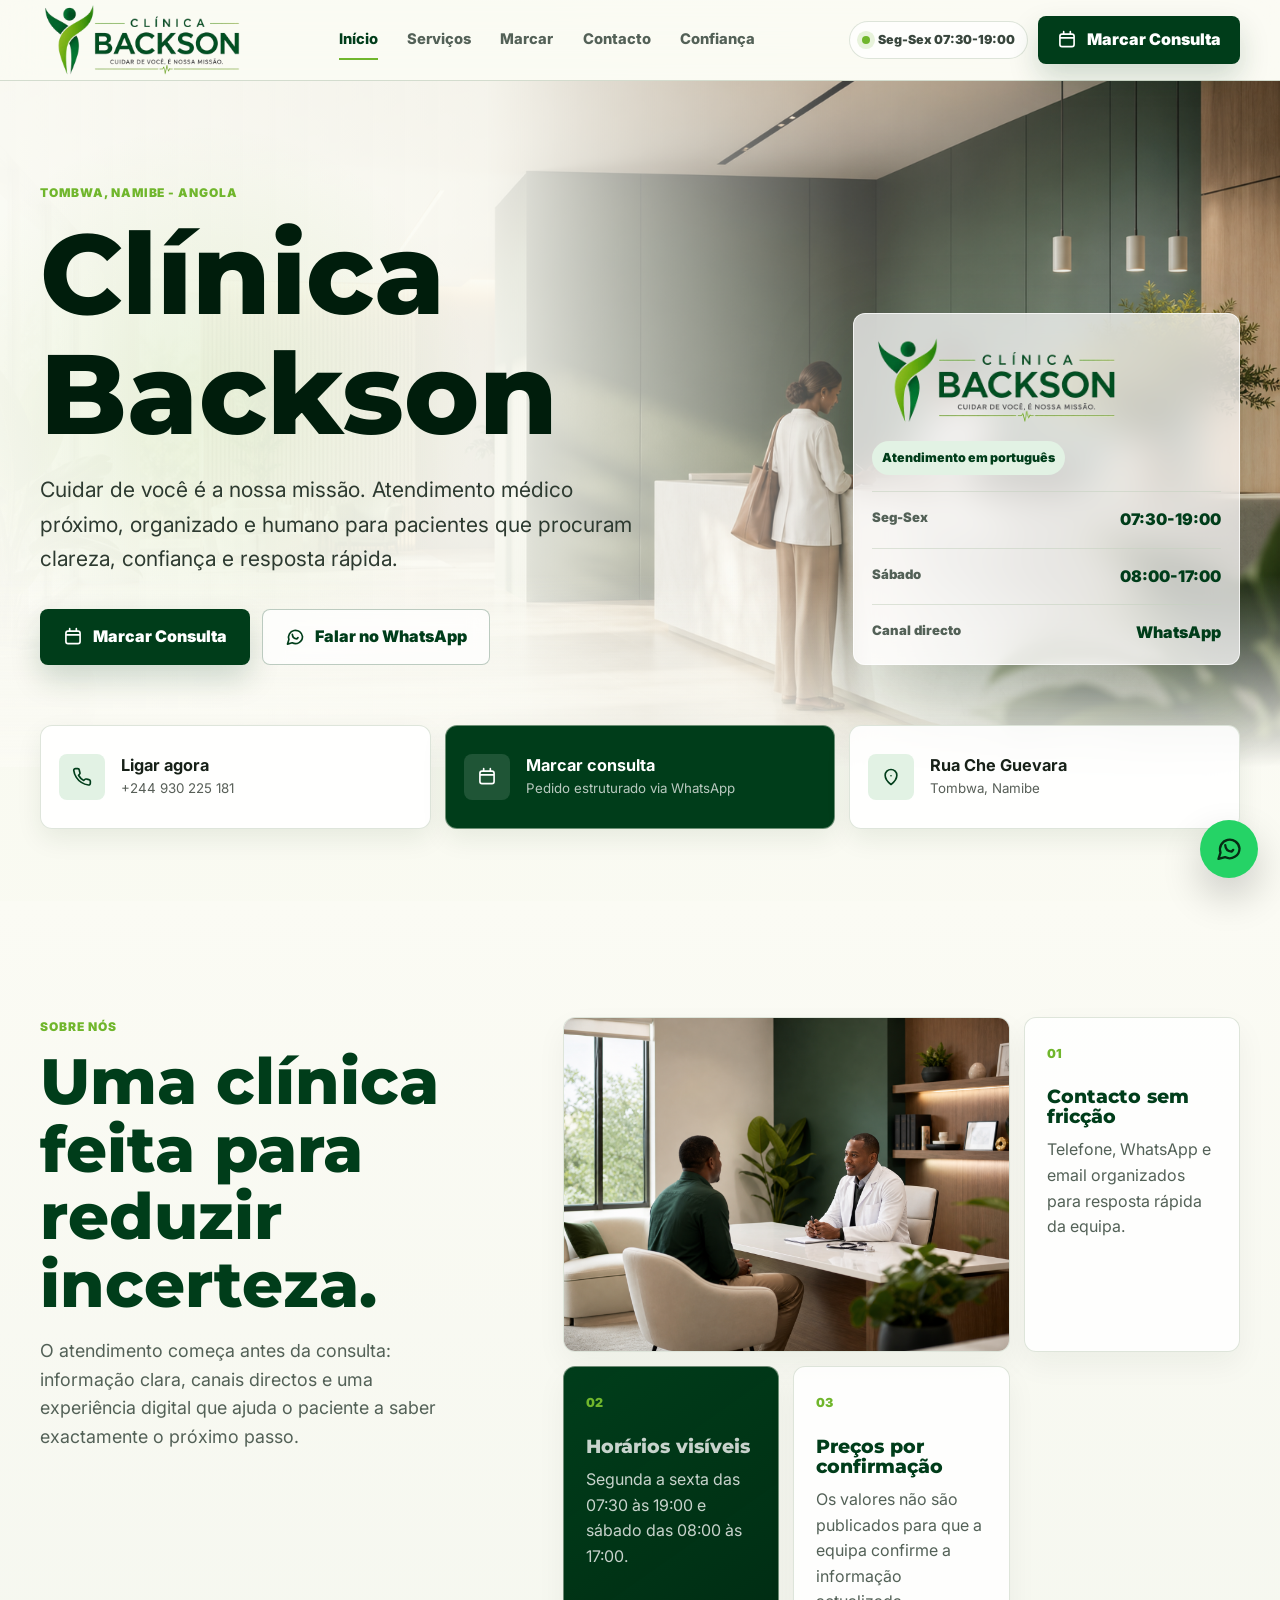
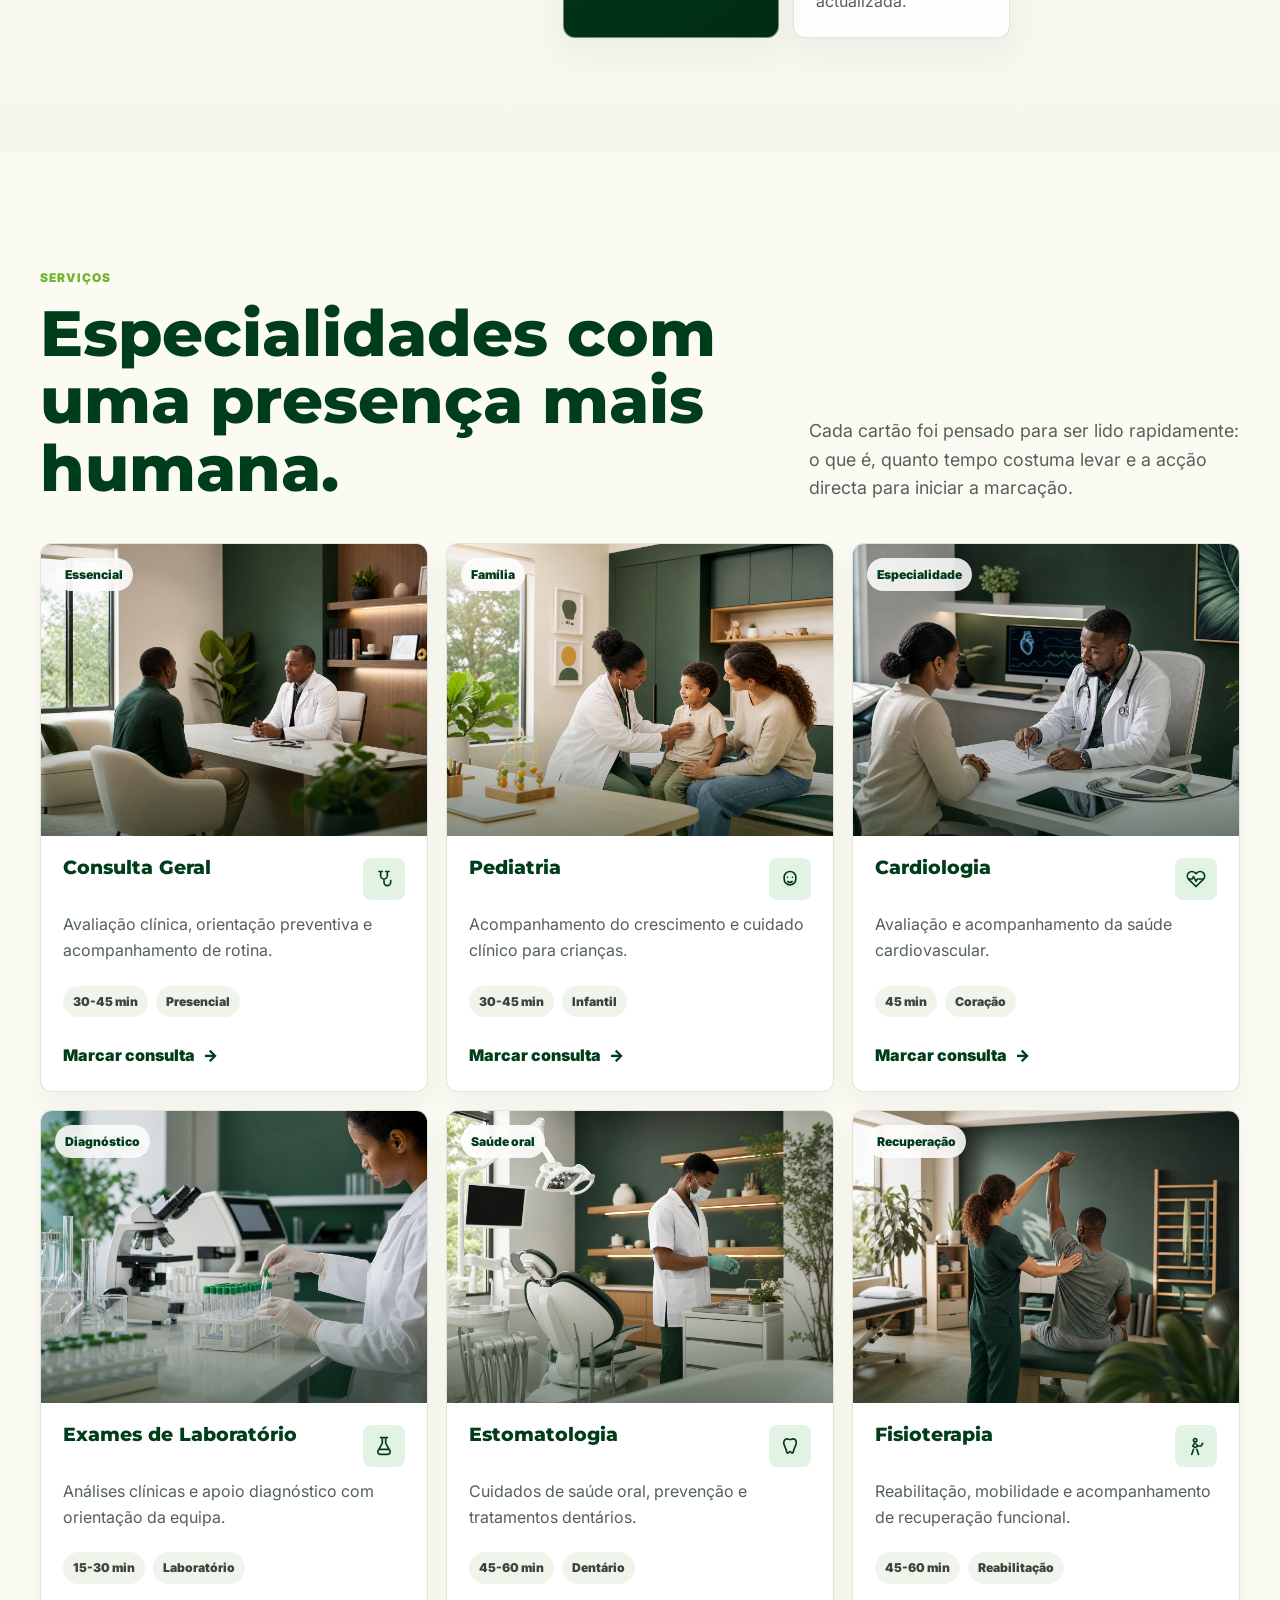
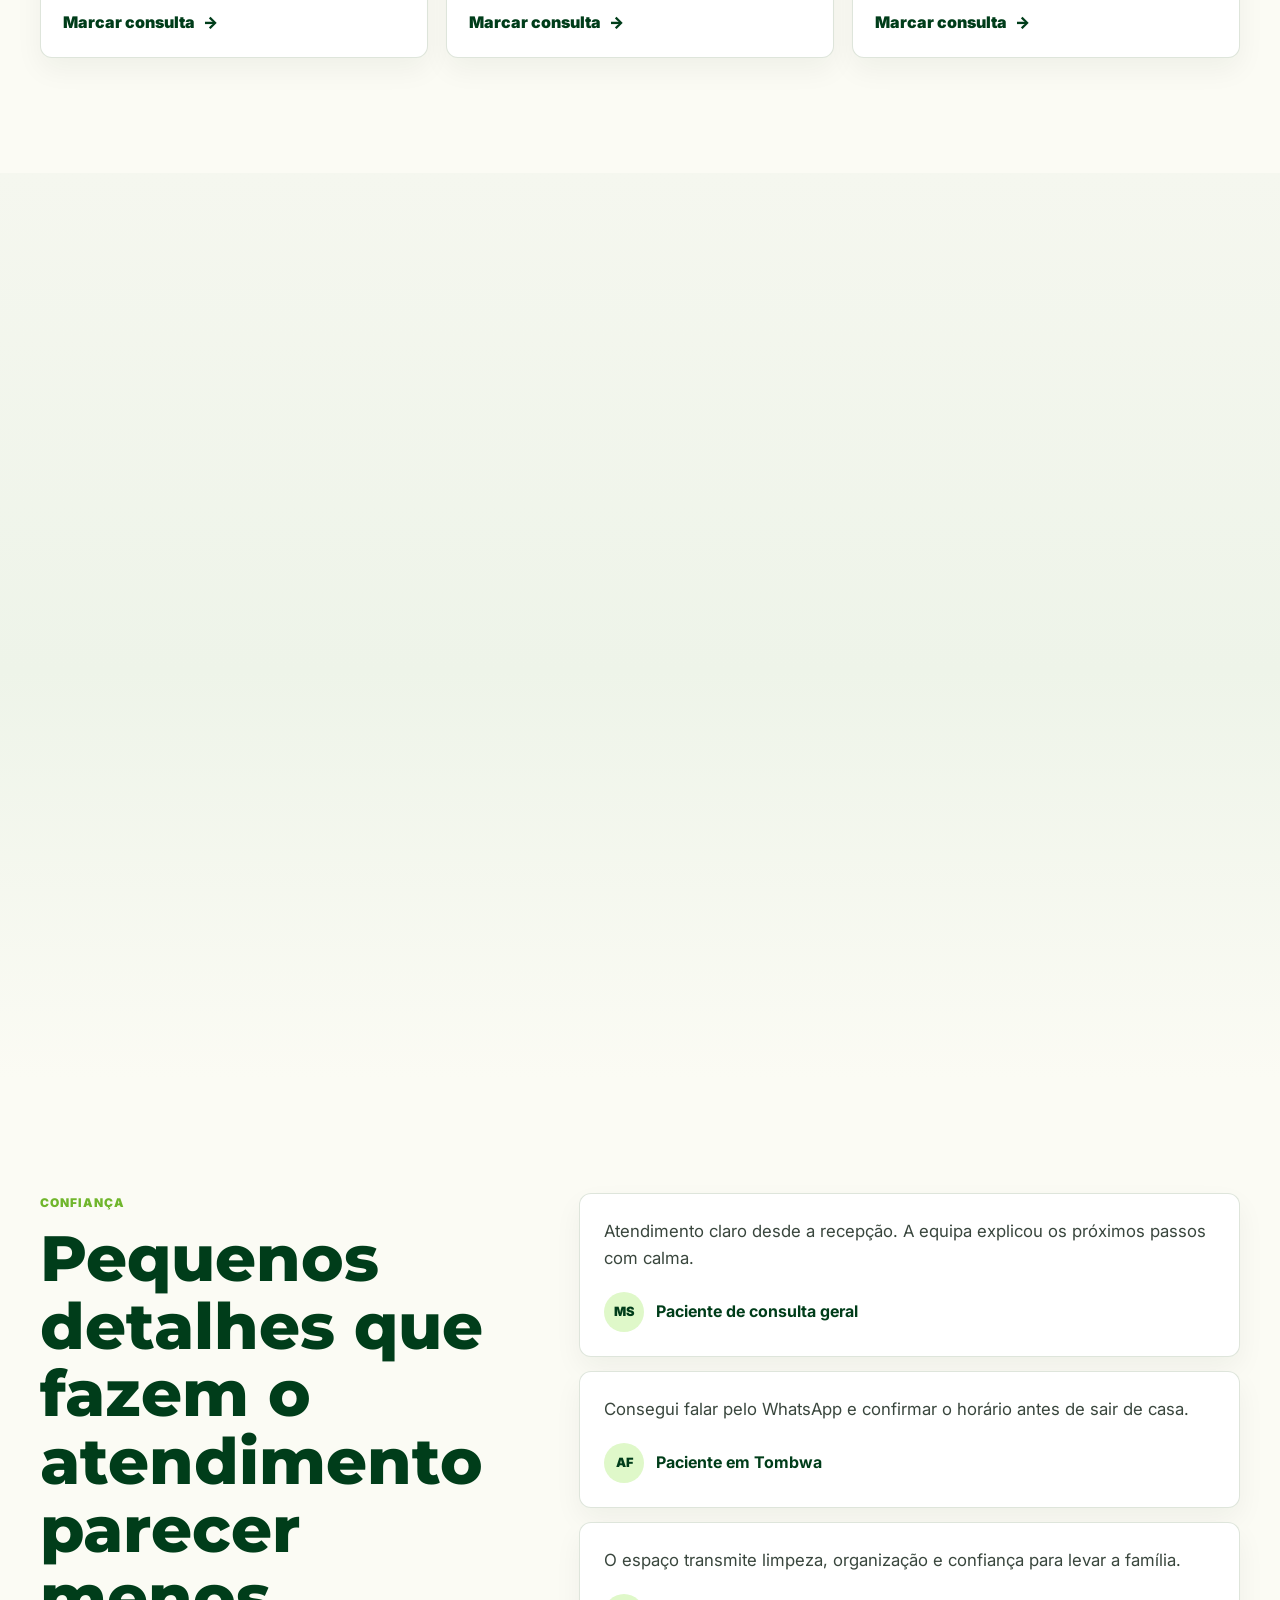
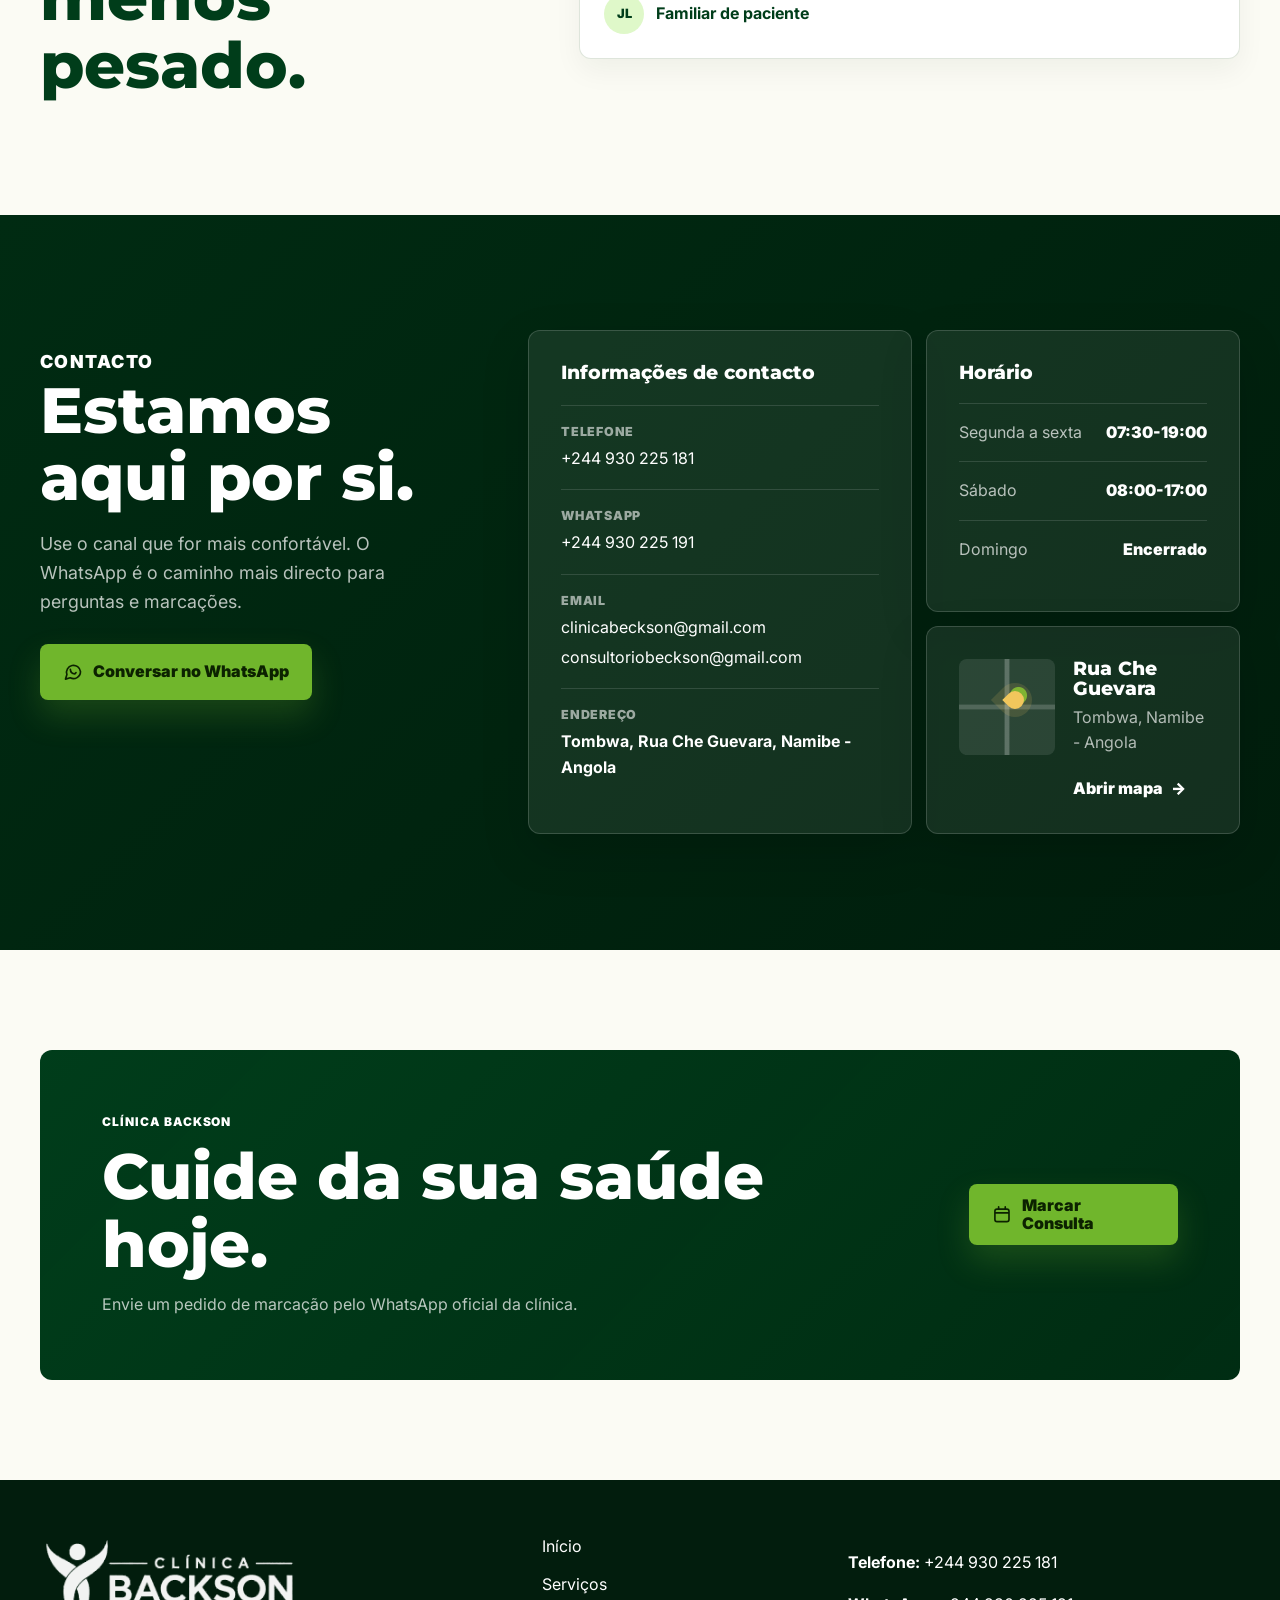
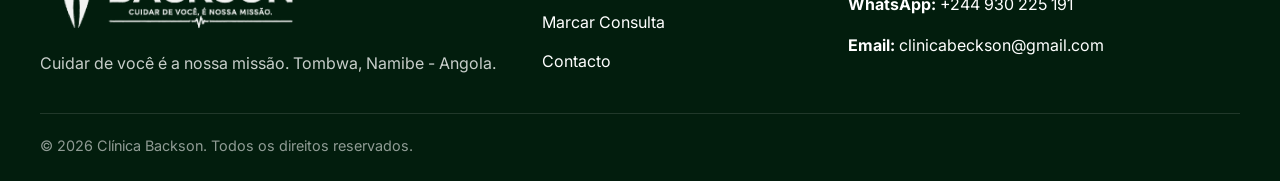
==== commit 94e7a017: "improved design" ====
--- a/index.html
+++ b/index.html
@@ -11,9 +11,10 @@
     <link rel="preconnect" href="https://fonts.googleapis.com" />
     <link rel="preconnect" href="https://fonts.gstatic.com" crossorigin />
     <link
-      href="https://fonts.googleapis.com/css2?family=Inter:wght@400;500;600;700;800&family=Montserrat:wght@600;700;800&display=swap"
+      href="https://fonts.googleapis.com/css2?family=Inter:wght@400;500;600;700;800;900&family=Montserrat:wght@600;700;800&display=swap"
       rel="stylesheet"
     />
+    <link rel="preload" as="image" href="assets/hero-clinic-v2.png" />
     <link rel="icon" href="assets/favicon.svg" type="image/svg+xml" />
     <link rel="stylesheet" href="styles.css" />
     <script src="script.js" defer></script>
@@ -26,6 +27,11 @@
         <a class="brand" href="#inicio" aria-label="Clínica Backson, voltar ao início">
           <img src="assets/backson-logo-transparent.png" alt="Clínica Backson" />
         </a>
+
+        <button class="menu-toggle" type="button" aria-expanded="false" aria-controls="primary-nav">
+          <span class="sr-only">Abrir menu</span>
+          <svg aria-hidden="true" viewBox="0 0 24 24"><path d="M4 7h16M4 12h16M4 17h16" /></svg>
+        </button>
 
         <nav class="primary-nav" id="primary-nav" aria-label="Navegação principal">
           <a href="#inicio">Início</a>
@@ -36,83 +42,91 @@
         </nav>
 
         <div class="header-actions">
+          <span class="header-status" aria-label="Horário de atendimento">
+            <span></span>
+            Seg-Sex 07:30-19:00
+          </span>
           <a class="button button--primary nav-cta" href="#marcar">
             <svg aria-hidden="true" viewBox="0 0 24 24"><path d="M8 2v3M16 2v3M3.5 9.5h17M6 5h12a2.5 2.5 0 0 1 2.5 2.5v10A2.5 2.5 0 0 1 18 20H6a2.5 2.5 0 0 1-2.5-2.5v-10A2.5 2.5 0 0 1 6 5Z" /></svg>
             Marcar Consulta
           </a>
-          <button class="menu-toggle" type="button" aria-expanded="false" aria-controls="primary-nav">
-            <span class="sr-only">Abrir menu</span>
-            <svg aria-hidden="true" viewBox="0 0 24 24"><path d="M4 7h16M4 12h16M4 17h16" /></svg>
-          </button>
         </div>
       </div>
     </header>
 
     <main id="main">
-      <section class="hero" id="inicio" aria-labelledby="hero-title">
-        <div class="hero-media" aria-hidden="true"></div>
-        <div class="container hero-content">
-          <img class="hero-logo" src="assets/backson-logo-transparent.png" alt="Clínica Backson" />
-          <p class="eyebrow">Saúde de proximidade em Tombwa, Namibe</p>
-          <h1 id="hero-title">Clínica Backson</h1>
-          <p class="hero-copy">
-            Cuidar de você é a nossa missão. Atendimento médico humanizado, comunicação rápida por
-            WhatsApp e uma equipa pronta para acompanhar pacientes novos e existentes.
-          </p>
-          <div class="hero-actions">
-            <a class="button button--primary button--large" href="#marcar">
-              <svg aria-hidden="true" viewBox="0 0 24 24"><path d="M8 2v3M16 2v3M3.5 9.5h17M6 5h12a2.5 2.5 0 0 1 2.5 2.5v10A2.5 2.5 0 0 1 18 20H6a2.5 2.5 0 0 1-2.5-2.5v-10A2.5 2.5 0 0 1 6 5Z" /></svg>
-              Marcar Consulta
-            </a>
-            <a class="button button--secondary button--large" href="#servicos">
-              <svg aria-hidden="true" viewBox="0 0 24 24"><path d="M5 12h14M13 6l6 6-6 6" /></svg>
-              Ver Serviços
-            </a>
-          </div>
-          <dl class="hero-facts" aria-label="Informações rápidas da clínica">
-            <div>
-              <dt>Seg - Sex</dt>
-              <dd>07:30 - 19:00</dd>
+      <section class="hero section-anchor" id="inicio" aria-labelledby="hero-title">
+        <div class="hero-bg" aria-hidden="true"></div>
+        <div class="container hero-grid">
+          <div class="hero-copy-block reveal">
+            <p class="eyebrow">Tombwa, Namibe - Angola</p>
+            <h1 id="hero-title">Clínica Backson</h1>
+            <p class="hero-lede">
+              Cuidar de você é a nossa missão. Atendimento médico próximo, organizado e humano
+              para pacientes que procuram clareza, confiança e resposta rápida.
+            </p>
+            <div class="hero-actions">
+              <a class="button button--primary button--large" href="#marcar">
+                <svg aria-hidden="true" viewBox="0 0 24 24"><path d="M8 2v3M16 2v3M3.5 9.5h17M6 5h12a2.5 2.5 0 0 1 2.5 2.5v10A2.5 2.5 0 0 1 18 20H6a2.5 2.5 0 0 1-2.5-2.5v-10A2.5 2.5 0 0 1 6 5Z" /></svg>
+                Marcar Consulta
+              </a>
+              <a class="button button--secondary button--large" data-whatsapp-default href="https://wa.me/244930225191" target="_blank" rel="noopener">
+                <svg aria-hidden="true" viewBox="0 0 24 24"><path d="M21 11.5a8.4 8.4 0 0 1-12.4 7.4L3 20.5l1.7-5.4A8.4 8.4 0 1 1 21 11.5Z" /><path d="M8.8 8.8c.2 3.1 2.3 5.2 5.4 5.4l1.4-1.4" /></svg>
+                Falar no WhatsApp
+              </a>
             </div>
-            <div>
-              <dt>Sábado</dt>
-              <dd>08:00 - 17:00</dd>
+          </div>
+
+          <aside class="hero-panel reveal" aria-label="Resumo da clínica">
+            <div class="hero-panel-top">
+              <img src="assets/backson-logo-transparent.png" alt="Clínica Backson" />
+              <span>Atendimento em português</span>
             </div>
-            <div>
-              <dt>WhatsApp</dt>
-              <dd>+244 930 225 191</dd>
-            </div>
-          </dl>
-        </div>
-      </section>
-
-      <section class="quick-strip" aria-label="Contactos principais">
-        <div class="container quick-grid">
-          <a class="quick-item" href="tel:+244930225181">
+            <dl class="hero-metrics">
+              <div>
+                <dt>Seg-Sex</dt>
+                <dd>07:30-19:00</dd>
+              </div>
+              <div>
+                <dt>Sábado</dt>
+                <dd>08:00-17:00</dd>
+              </div>
+              <div>
+                <dt>Canal directo</dt>
+                <dd>WhatsApp</dd>
+              </div>
+            </dl>
+          </aside>
+        </div>
+      </section>
+
+      <section class="action-dock" aria-label="Acções principais">
+        <div class="container dock-grid">
+          <a class="dock-item reveal" href="tel:+244930225181">
             <span class="icon-badge">
               <svg aria-hidden="true" viewBox="0 0 24 24"><path d="M22 16.9v2.7a2 2 0 0 1-2.2 2 19.8 19.8 0 0 1-8.6-3.1 19.3 19.3 0 0 1-6-6A19.8 19.8 0 0 1 2.1 4 2 2 0 0 1 4.1 2h2.7a2 2 0 0 1 2 1.7c.1 1 .4 2 .7 2.9a2 2 0 0 1-.5 2.1L7.8 9.9a16 16 0 0 0 6.3 6.3l1.2-1.2a2 2 0 0 1 2.1-.5c.9.3 1.9.6 2.9.7A2 2 0 0 1 22 16.9Z" /></svg>
             </span>
             <span>
-              <strong>Ligar para a clínica</strong>
+              <strong>Ligar agora</strong>
               <small>+244 930 225 181</small>
             </span>
           </a>
-          <a class="quick-item" data-whatsapp-default href="https://wa.me/244930225191" target="_blank" rel="noopener">
-            <span class="icon-badge icon-badge--leaf">
-              <svg aria-hidden="true" viewBox="0 0 24 24"><path d="M21 11.5a8.4 8.4 0 0 1-12.4 7.4L3 20.5l1.7-5.4A8.4 8.4 0 1 1 21 11.5Z" /><path d="M8.8 8.8c.2 3.1 2.3 5.2 5.4 5.4l1.4-1.4" /></svg>
+          <a class="dock-item dock-item--strong reveal" href="#marcar">
+            <span class="icon-badge">
+              <svg aria-hidden="true" viewBox="0 0 24 24"><path d="M8 2v3M16 2v3M3.5 9.5h17M6 5h12a2.5 2.5 0 0 1 2.5 2.5v10A2.5 2.5 0 0 1 18 20H6a2.5 2.5 0 0 1-2.5-2.5v-10A2.5 2.5 0 0 1 6 5Z" /></svg>
             </span>
             <span>
-              <strong>Falar no WhatsApp</strong>
-              <small>Resposta directa da equipa</small>
+              <strong>Marcar consulta</strong>
+              <small>Pedido estruturado via WhatsApp</small>
             </span>
           </a>
-          <a class="quick-item" href="#contacto">
+          <a class="dock-item reveal" href="#contacto">
             <span class="icon-badge">
               <svg aria-hidden="true" viewBox="0 0 24 24"><path d="M12 21s7-5.1 7-11a7 7 0 1 0-14 0c0 5.9 7 11 7 11Z" /><path d="M12 10.5h.01" /></svg>
             </span>
             <span>
               <strong>Rua Che Guevara</strong>
-              <small>Tombwa, Namibe - Angola</small>
+              <small>Tombwa, Namibe</small>
             </span>
           </a>
         </div>
@@ -120,195 +134,262 @@
 
       <section class="section about-section" aria-labelledby="about-title">
         <div class="container about-layout">
-          <div class="section-heading">
+          <div class="section-heading reveal">
             <p class="eyebrow">Sobre nós</p>
-            <h2 id="about-title">Cuidado organizado, claro e humano.</h2>
-          </div>
-          <div class="about-copy">
+            <h2 id="about-title">Uma clínica feita para reduzir incerteza.</h2>
             <p>
-              A Clínica Backson atende a comunidade de Tombwa com foco em prevenção, acompanhamento
-              clínico e orientação clara para cada paciente. O site foi desenhado para facilitar o
-              essencial: conhecer os serviços, encontrar contactos e pedir marcação sem fricção.
+              O atendimento começa antes da consulta: informação clara, canais directos e uma
+              experiência digital que ajuda o paciente a saber exactamente o próximo passo.
             </p>
-            <div class="value-grid">
-              <article>
-                <span>01</span>
-                <h3>Atendimento próximo</h3>
-                <p>Informação simples e canais directos para pacientes e famílias.</p>
-              </article>
-              <article>
-                <span>02</span>
-                <h3>Serviços sem preços fixos</h3>
-                <p>Os valores não são publicados, para permitir confirmação actualizada pela equipa.</p>
-              </article>
-              <article>
-                <span>03</span>
-                <h3>Marcação por WhatsApp</h3>
-                <p>O pedido de consulta chega com os dados essenciais já organizados.</p>
-              </article>
-            </div>
-          </div>
-        </div>
-      </section>
-
-      <section class="section services-section" id="servicos" aria-labelledby="services-title">
+          </div>
+
+          <div class="care-board reveal">
+            <article class="care-card care-card--image">
+              <img src="assets/service-general.png" alt="Médico a conversar com paciente num consultório moderno" loading="lazy" />
+            </article>
+            <article class="care-card">
+              <span>01</span>
+              <h3>Contacto sem fricção</h3>
+              <p>Telefone, WhatsApp e email organizados para resposta rápida da equipa.</p>
+            </article>
+            <article class="care-card care-card--dark">
+              <span>02</span>
+              <h3>Horários visíveis</h3>
+              <p>Segunda a sexta das 07:30 às 19:00 e sábado das 08:00 às 17:00.</p>
+            </article>
+            <article class="care-card">
+              <span>03</span>
+              <h3>Preços por confirmação</h3>
+              <p>Os valores não são publicados para que a equipa confirme a informação actualizada.</p>
+            </article>
+          </div>
+        </div>
+      </section>
+
+      <section class="section services-section section-anchor" id="servicos" aria-labelledby="services-title">
         <div class="container">
-          <div class="section-heading section-heading--split">
+          <div class="section-heading section-heading--split reveal">
             <div>
               <p class="eyebrow">Serviços</p>
-              <h2 id="services-title">Os nossos serviços</h2>
+              <h2 id="services-title">Especialidades com uma presença mais humana.</h2>
             </div>
             <p>
-              Atendimento para consultas, acompanhamento e exames. Escolha um serviço para iniciar a
-              marcação pelo WhatsApp.
+              Cada cartão foi pensado para ser lido rapidamente: o que é, quanto tempo costuma
+              levar e a acção directa para iniciar a marcação.
             </p>
           </div>
 
           <div class="services-grid">
-            <article class="service-card" data-service-card="Consulta Geral">
-              <span class="service-icon">
-                <svg aria-hidden="true" viewBox="0 0 24 24"><path d="M8 3v5a4 4 0 1 0 8 0V3M6 3h4M14 3h4M12 14v2a4 4 0 0 0 8 0v-2" /></svg>
-              </span>
-              <h3>Consulta Geral</h3>
-              <p>Avaliação clínica, orientação preventiva e acompanhamento de rotina.</p>
-              <div class="service-meta">
-                <span>30 - 45 min</span>
-                <span>Presencial</span>
-              </div>
-              <a href="#marcar" data-book-service="Consulta Geral">Marcar Consulta</a>
-            </article>
-
-            <article class="service-card" data-service-card="Pediatria">
-              <span class="service-icon">
-                <svg aria-hidden="true" viewBox="0 0 24 24"><path d="M9 10h.01M15 10h.01M9.5 15a4 4 0 0 0 5 0M12 3a7 7 0 0 0-7 7v2a7 7 0 0 0 14 0v-2a7 7 0 0 0-7-7Z" /></svg>
-              </span>
-              <h3>Pediatria</h3>
-              <p>Acompanhamento do crescimento e cuidado clínico para crianças.</p>
-              <div class="service-meta">
-                <span>30 - 45 min</span>
-                <span>Infantil</span>
-              </div>
-              <a href="#marcar" data-book-service="Pediatria">Marcar Consulta</a>
-            </article>
-
-            <article class="service-card" data-service-card="Cardiologia">
-              <span class="service-icon">
-                <svg aria-hidden="true" viewBox="0 0 24 24"><path d="M20.8 4.6a5.5 5.5 0 0 0-7.8 0L12 5.6l-1-1a5.5 5.5 0 1 0-7.8 7.8L12 21l8.8-8.6a5.5 5.5 0 0 0 0-7.8Z" /><path d="M3.5 12h4l1.5-3 3 6 1.5-3h7" /></svg>
-              </span>
-              <h3>Cardiologia</h3>
-              <p>Avaliação e acompanhamento da saúde cardiovascular.</p>
-              <div class="service-meta">
-                <span>45 min</span>
-                <span>Especializado</span>
-              </div>
-              <a href="#marcar" data-book-service="Cardiologia">Marcar Consulta</a>
-            </article>
-
-            <article class="service-card" data-service-card="Exames de Laboratório">
-              <span class="service-icon">
-                <svg aria-hidden="true" viewBox="0 0 24 24"><path d="M10 2v6.5L4.8 18A3 3 0 0 0 7.4 22h9.2a3 3 0 0 0 2.6-4L14 8.5V2M8 2h8M7 16h10" /></svg>
-              </span>
-              <h3>Exames de Laboratório</h3>
-              <p>Análises clínicas e apoio diagnóstico com orientação da equipa.</p>
-              <div class="service-meta">
-                <span>15 - 30 min</span>
-                <span>Laboratório</span>
-              </div>
-              <a href="#marcar" data-book-service="Exames de Laboratório">Marcar Consulta</a>
-            </article>
-
-            <article class="service-card" data-service-card="Estomatologia">
-              <span class="service-icon">
-                <svg aria-hidden="true" viewBox="0 0 24 24"><path d="M8.5 3.5c1.4 0 2.2.7 3.5.7s2.1-.7 3.5-.7c2.2 0 4 1.9 4 4.5 0 3.5-2.2 5-3 9.1-.4 2-1.2 3.4-2.2 3.4-.9 0-1.1-1.9-2.3-1.9s-1.4 1.9-2.3 1.9c-1 0-1.8-1.4-2.2-3.4-.8-4.1-3-5.6-3-9.1 0-2.6 1.8-4.5 4-4.5Z" /></svg>
-              </span>
-              <h3>Estomatologia</h3>
-              <p>Cuidados de saúde oral, prevenção e tratamentos dentários.</p>
-              <div class="service-meta">
-                <span>45 - 60 min</span>
+            <article class="service-card reveal" data-service-card="Consulta Geral">
+              <a class="service-image" href="#marcar" data-book-service="Consulta Geral" aria-label="Marcar Consulta Geral">
+                <img src="assets/service-general.png" alt="Consulta geral na Clínica Backson" loading="lazy" />
+                <span>Essencial</span>
+              </a>
+              <div class="service-content">
+                <div class="service-heading">
+                  <h3>Consulta Geral</h3>
+                  <span class="service-icon">
+                    <svg aria-hidden="true" viewBox="0 0 24 24"><path d="M8 3v5a4 4 0 1 0 8 0V3M6 3h4M14 3h4M12 14v2a4 4 0 0 0 8 0v-2" /></svg>
+                  </span>
+                </div>
+                <p>Avaliação clínica, orientação preventiva e acompanhamento de rotina.</p>
+                <div class="service-meta">
+                  <span>30-45 min</span>
+                  <span>Presencial</span>
+                </div>
+                <a class="text-link" href="#marcar" data-book-service="Consulta Geral">Marcar consulta</a>
+              </div>
+            </article>
+
+            <article class="service-card reveal" data-service-card="Pediatria">
+              <a class="service-image" href="#marcar" data-book-service="Pediatria" aria-label="Marcar Pediatria">
+                <img src="assets/service-pediatrics.png" alt="Consulta de pediatria em ambiente acolhedor" loading="lazy" />
+                <span>Família</span>
+              </a>
+              <div class="service-content">
+                <div class="service-heading">
+                  <h3>Pediatria</h3>
+                  <span class="service-icon">
+                    <svg aria-hidden="true" viewBox="0 0 24 24"><path d="M9 10h.01M15 10h.01M9.5 15a4 4 0 0 0 5 0M12 3a7 7 0 0 0-7 7v2a7 7 0 0 0 14 0v-2a7 7 0 0 0-7-7Z" /></svg>
+                  </span>
+                </div>
+                <p>Acompanhamento do crescimento e cuidado clínico para crianças.</p>
+                <div class="service-meta">
+                  <span>30-45 min</span>
+                  <span>Infantil</span>
+                </div>
+                <a class="text-link" href="#marcar" data-book-service="Pediatria">Marcar consulta</a>
+              </div>
+            </article>
+
+            <article class="service-card reveal" data-service-card="Cardiologia">
+              <a class="service-image" href="#marcar" data-book-service="Cardiologia" aria-label="Marcar Cardiologia">
+                <img src="assets/service-cardiology.png" alt="Consulta de cardiologia com equipamento moderno" loading="lazy" />
+                <span>Especialidade</span>
+              </a>
+              <div class="service-content">
+                <div class="service-heading">
+                  <h3>Cardiologia</h3>
+                  <span class="service-icon">
+                    <svg aria-hidden="true" viewBox="0 0 24 24"><path d="M20.8 4.6a5.5 5.5 0 0 0-7.8 0L12 5.6l-1-1a5.5 5.5 0 1 0-7.8 7.8L12 21l8.8-8.6a5.5 5.5 0 0 0 0-7.8Z" /><path d="M3.5 12h4l1.5-3 3 6 1.5-3h7" /></svg>
+                  </span>
+                </div>
+                <p>Avaliação e acompanhamento da saúde cardiovascular.</p>
+                <div class="service-meta">
+                  <span>45 min</span>
+                  <span>Coração</span>
+                </div>
+                <a class="text-link" href="#marcar" data-book-service="Cardiologia">Marcar consulta</a>
+              </div>
+            </article>
+
+            <article class="service-card reveal" data-service-card="Exames de Laboratório">
+              <a class="service-image" href="#marcar" data-book-service="Exames de Laboratório" aria-label="Marcar Exames de Laboratório">
+                <img src="assets/service-laboratory.png" alt="Laboratório clínico com equipamento de análise" loading="lazy" />
+                <span>Diagnóstico</span>
+              </a>
+              <div class="service-content">
+                <div class="service-heading">
+                  <h3>Exames de Laboratório</h3>
+                  <span class="service-icon">
+                    <svg aria-hidden="true" viewBox="0 0 24 24"><path d="M10 2v6.5L4.8 18A3 3 0 0 0 7.4 22h9.2a3 3 0 0 0 2.6-4L14 8.5V2M8 2h8M7 16h10" /></svg>
+                  </span>
+                </div>
+                <p>Análises clínicas e apoio diagnóstico com orientação da equipa.</p>
+                <div class="service-meta">
+                  <span>15-30 min</span>
+                  <span>Laboratório</span>
+                </div>
+                <a class="text-link" href="#marcar" data-book-service="Exames de Laboratório">Marcar consulta</a>
+              </div>
+            </article>
+
+            <article class="service-card reveal" data-service-card="Estomatologia">
+              <a class="service-image" href="#marcar" data-book-service="Estomatologia" aria-label="Marcar Estomatologia">
+                <img src="assets/service-dental.png" alt="Consultório de estomatologia moderno" loading="lazy" />
                 <span>Saúde oral</span>
-              </div>
-              <a href="#marcar" data-book-service="Estomatologia">Marcar Consulta</a>
-            </article>
-
-            <article class="service-card" data-service-card="Fisioterapia">
-              <span class="service-icon">
-                <svg aria-hidden="true" viewBox="0 0 24 24"><path d="M13 5a2 2 0 1 1-4 0 2 2 0 0 1 4 0ZM11 8l-3 4 3 2 3-2-1.5-2M7 22l2-6M15 22l-2-6M14 12h4l2-3" /></svg>
-              </span>
-              <h3>Fisioterapia</h3>
-              <p>Reabilitação, mobilidade e acompanhamento de recuperação funcional.</p>
-              <div class="service-meta">
-                <span>45 - 60 min</span>
-                <span>Reabilitação</span>
-              </div>
-              <a href="#marcar" data-book-service="Fisioterapia">Marcar Consulta</a>
-            </article>
-          </div>
-        </div>
-      </section>
-
-      <section class="section booking-section" id="marcar" aria-labelledby="booking-title">
+              </a>
+              <div class="service-content">
+                <div class="service-heading">
+                  <h3>Estomatologia</h3>
+                  <span class="service-icon">
+                    <svg aria-hidden="true" viewBox="0 0 24 24"><path d="M8.5 3.5c1.4 0 2.2.7 3.5.7s2.1-.7 3.5-.7c2.2 0 4 1.9 4 4.5 0 3.5-2.2 5-3 9.1-.4 2-1.2 3.4-2.2 3.4-.9 0-1.1-1.9-2.3-1.9s-1.4 1.9-2.3 1.9c-1 0-1.8-1.4-2.2-3.4-.8-4.1-3-5.6-3-9.1 0-2.6 1.8-4.5 4-4.5Z" /></svg>
+                  </span>
+                </div>
+                <p>Cuidados de saúde oral, prevenção e tratamentos dentários.</p>
+                <div class="service-meta">
+                  <span>45-60 min</span>
+                  <span>Dentário</span>
+                </div>
+                <a class="text-link" href="#marcar" data-book-service="Estomatologia">Marcar consulta</a>
+              </div>
+            </article>
+
+            <article class="service-card reveal" data-service-card="Fisioterapia">
+              <a class="service-image" href="#marcar" data-book-service="Fisioterapia" aria-label="Marcar Fisioterapia">
+                <img src="assets/service-physio.png" alt="Sessão de fisioterapia e reabilitação" loading="lazy" />
+                <span>Recuperação</span>
+              </a>
+              <div class="service-content">
+                <div class="service-heading">
+                  <h3>Fisioterapia</h3>
+                  <span class="service-icon">
+                    <svg aria-hidden="true" viewBox="0 0 24 24"><path d="M13 5a2 2 0 1 1-4 0 2 2 0 0 1 4 0ZM11 8l-3 4 3 2 3-2-1.5-2M7 22l2-6M15 22l-2-6M14 12h4l2-3" /></svg>
+                  </span>
+                </div>
+                <p>Reabilitação, mobilidade e acompanhamento de recuperação funcional.</p>
+                <div class="service-meta">
+                  <span>45-60 min</span>
+                  <span>Reabilitação</span>
+                </div>
+                <a class="text-link" href="#marcar" data-book-service="Fisioterapia">Marcar consulta</a>
+              </div>
+            </article>
+          </div>
+        </div>
+      </section>
+
+      <section class="section booking-section section-anchor" id="marcar" aria-labelledby="booking-title">
         <div class="container booking-layout">
-          <div class="booking-intro">
+          <div class="booking-intro reveal">
             <p class="eyebrow">Marcação</p>
-            <h2 id="booking-title">Peça a sua consulta em poucos passos.</h2>
+            <h2 id="booking-title">Um pedido limpo, pronto para a equipa confirmar.</h2>
             <p>
-              Escolha o serviço, indique a data preferida e envie o pedido directamente para o
-              WhatsApp oficial da Clínica Backson.
+              A marcação não guarda dados no site. Ela organiza as informações essenciais e abre uma
+              mensagem pré-preenchida no WhatsApp oficial da Clínica Backson.
             </p>
-            <div class="booking-note">
-              <strong>Horário de funcionamento</strong>
-              <span>Segunda a sexta, 07:30 - 19:00. Sábado, 08:00 - 17:00.</span>
+            <ul class="booking-assurances" aria-label="Detalhes da marcação">
+              <li>
+                <strong>01</strong>
+                <span>Escolha o serviço</span>
+              </li>
+              <li>
+                <strong>02</strong>
+                <span>Indique data e hora</span>
+              </li>
+              <li>
+                <strong>03</strong>
+                <span>Confirme no WhatsApp</span>
+              </li>
+            </ul>
+          </div>
+
+          <form class="booking-panel reveal" id="booking-form" novalidate>
+            <div class="booking-panel-header">
+              <div>
+                <span class="panel-kicker">Pedido de consulta</span>
+                <h3 data-step-title>Selecione o serviço</h3>
+              </div>
+              <span class="step-count" aria-live="polite"><span data-current-step>1</span>/4</span>
             </div>
-          </div>
-
-          <form class="booking-panel" id="booking-form" novalidate>
+
             <div class="stepper" aria-label="Progresso da marcação">
-              <span class="is-active" data-progress-step="1">1</span>
-              <span data-progress-step="2">2</span>
-              <span data-progress-step="3">3</span>
-              <span data-progress-step="4">4</span>
+              <span class="is-active" data-progress-step="1">Serviço</span>
+              <span data-progress-step="2">Agenda</span>
+              <span data-progress-step="3">Dados</span>
+              <span data-progress-step="4">Revisão</span>
             </div>
 
             <p class="form-message" id="form-message" role="alert" aria-live="polite"></p>
 
             <fieldset class="booking-step is-active" data-step="1">
-              <legend>Selecione o serviço</legend>
+              <legend class="sr-only">Selecione o serviço</legend>
               <div class="option-grid">
                 <label class="option-tile">
                   <input type="radio" name="service" value="Consulta Geral" />
                   <span>Consulta Geral</span>
-                  <small>Consulta de rotina e acompanhamento</small>
+                  <small>Acompanhamento de rotina</small>
                 </label>
                 <label class="option-tile">
                   <input type="radio" name="service" value="Pediatria" />
                   <span>Pediatria</span>
-                  <small>Cuidados especializados para crianças</small>
+                  <small>Cuidados para crianças</small>
                 </label>
                 <label class="option-tile">
                   <input type="radio" name="service" value="Cardiologia" />
                   <span>Cardiologia</span>
-                  <small>Avaliação da saúde do coração</small>
+                  <small>Saúde do coração</small>
                 </label>
                 <label class="option-tile">
                   <input type="radio" name="service" value="Exames de Laboratório" />
                   <span>Exames de Laboratório</span>
-                  <small>Análises clínicas completas</small>
+                  <small>Análises clínicas</small>
                 </label>
                 <label class="option-tile">
                   <input type="radio" name="service" value="Estomatologia" />
                   <span>Estomatologia</span>
-                  <small>Saúde oral e prevenção</small>
+                  <small>Saúde oral</small>
                 </label>
                 <label class="option-tile">
                   <input type="radio" name="service" value="Fisioterapia" />
                   <span>Fisioterapia</span>
-                  <small>Reabilitação e mobilidade</small>
+                  <small>Reabilitação</small>
                 </label>
               </div>
             </fieldset>
 
             <fieldset class="booking-step" data-step="2">
-              <legend>Escolha data e hora</legend>
+              <legend class="sr-only">Escolha data e hora</legend>
               <div class="date-time-grid">
                 <label class="field">
                   <span>Data preferida</span>
@@ -329,7 +410,7 @@
             </fieldset>
 
             <fieldset class="booking-step" data-step="3">
-              <legend>Os seus dados</legend>
+              <legend class="sr-only">Dados do paciente</legend>
               <div class="form-grid">
                 <label class="field">
                   <span>Nome completo</span>
@@ -347,7 +428,7 @@
             </fieldset>
 
             <section class="booking-step review-step" data-step="4" aria-labelledby="review-title">
-              <h3 id="review-title">Confirmar pedido</h3>
+              <h3 id="review-title">Revisão do pedido</h3>
               <dl class="review-list">
                 <div>
                   <dt>Serviço</dt>
@@ -390,17 +471,57 @@
         </div>
       </section>
 
-      <section class="section contact-section" id="contacto" aria-labelledby="contact-title">
-        <div class="container">
-          <div class="section-heading section-heading--split">
-            <div>
-              <p class="eyebrow">Contacto</p>
-              <h2 id="contact-title">Estamos aqui por si.</h2>
-            </div>
-            <p>Use telefone, WhatsApp ou email para falar com a equipa da Clínica Backson.</p>
-          </div>
-
-          <div class="contact-grid">
+      <section class="section trust-section section-anchor" id="confianca" aria-labelledby="trust-title">
+        <div class="container trust-layout">
+          <div class="section-heading reveal">
+            <p class="eyebrow">Confiança</p>
+            <h2 id="trust-title">Pequenos detalhes que fazem o atendimento parecer menos pesado.</h2>
+          </div>
+          <div class="testimonial-stack reveal">
+            <figure>
+              <blockquote>
+                Atendimento claro desde a recepção. A equipa explicou os próximos passos com calma.
+              </blockquote>
+              <figcaption>
+                <span>MS</span>
+                <strong>Paciente de consulta geral</strong>
+              </figcaption>
+            </figure>
+            <figure>
+              <blockquote>
+                Consegui falar pelo WhatsApp e confirmar o horário antes de sair de casa.
+              </blockquote>
+              <figcaption>
+                <span>AF</span>
+                <strong>Paciente em Tombwa</strong>
+              </figcaption>
+            </figure>
+            <figure>
+              <blockquote>
+                O espaço transmite limpeza, organização e confiança para levar a família.
+              </blockquote>
+              <figcaption>
+                <span>JL</span>
+                <strong>Familiar de paciente</strong>
+              </figcaption>
+            </figure>
+          </div>
+        </div>
+      </section>
+
+      <section class="section contact-section section-anchor" id="contacto" aria-labelledby="contact-title">
+        <div class="container contact-layout">
+          <div class="contact-copy reveal">
+            <p class="eyebrow">Contacto</p>
+            <h2 id="contact-title">Estamos aqui por si.</h2>
+            <p>Use o canal que for mais confortável. O WhatsApp é o caminho mais directo para perguntas e marcações.</p>
+            <a class="button button--accent button--large" data-whatsapp-default href="https://wa.me/244930225191" target="_blank" rel="noopener">
+              <svg aria-hidden="true" viewBox="0 0 24 24"><path d="M21 11.5a8.4 8.4 0 0 1-12.4 7.4L3 20.5l1.7-5.4A8.4 8.4 0 1 1 21 11.5Z" /><path d="M8.8 8.8c.2 3.1 2.3 5.2 5.4 5.4l1.4-1.4" /></svg>
+              Conversar no WhatsApp
+            </a>
+          </div>
+
+          <div class="contact-board reveal">
             <article class="contact-card contact-card--main">
               <h3>Informações de contacto</h3>
               <ul class="contact-list">
@@ -425,15 +546,15 @@
             </article>
 
             <article class="contact-card hours-card">
-              <h3>Horário de funcionamento</h3>
+              <h3>Horário</h3>
               <dl>
                 <div>
                   <dt>Segunda a sexta</dt>
-                  <dd>07:30 - 19:00</dd>
+                  <dd>07:30-19:00</dd>
                 </div>
                 <div>
                   <dt>Sábado</dt>
-                  <dd>08:00 - 17:00</dd>
+                  <dd>08:00-17:00</dd>
                 </div>
                 <div>
                   <dt>Domingo</dt>
@@ -442,49 +563,22 @@
               </dl>
             </article>
 
-            <article class="location-panel">
+            <article class="map-card">
+              <div class="map-visual" aria-hidden="true">
+                <span></span>
+              </div>
               <div>
-                <p class="eyebrow">Localização</p>
-                <h3>Tombwa, Namibe</h3>
-                <p>Rua Che Guevara, com acesso directo para pacientes da zona urbana de Tombwa.</p>
-              </div>
-              <a class="button button--secondary" href="https://www.google.com/maps/search/?api=1&query=Tombwa%2C%20Rua%20Che%20Guevara%2C%20Namibe%2C%20Angola" target="_blank" rel="noopener">
-                <svg aria-hidden="true" viewBox="0 0 24 24"><path d="M12 21s7-5.1 7-11a7 7 0 1 0-14 0c0 5.9 7 11 7 11Z" /><path d="M12 10.5h.01" /></svg>
-                Abrir mapa
-              </a>
-            </article>
-          </div>
-        </div>
-      </section>
-
-      <section class="section trust-section" id="confianca" aria-labelledby="trust-title">
-        <div class="container trust-layout">
-          <div class="section-heading">
-            <p class="eyebrow">Confiança</p>
-            <h2 id="trust-title">O que orienta cada atendimento.</h2>
-          </div>
-          <div class="trust-grid">
-            <article>
-              <span>Higiene</span>
-              <h3>Ambiente limpo e organizado</h3>
-              <p>Espaços pensados para transmitir calma, segurança e conforto.</p>
-            </article>
-            <article>
-              <span>Clareza</span>
-              <h3>Informação fácil de entender</h3>
-              <p>Contacto directo para confirmar horários, disponibilidade e próximos passos.</p>
-            </article>
-            <article>
-              <span>Cuidado</span>
-              <h3>Atenção a cada paciente</h3>
-              <p>Marcações organizadas para reduzir espera e melhorar o acompanhamento.</p>
+                <h3>Rua Che Guevara</h3>
+                <p>Tombwa, Namibe - Angola</p>
+              </div>
+              <a class="text-link text-link--light" href="https://www.google.com/maps/search/?api=1&query=Tombwa%2C%20Rua%20Che%20Guevara%2C%20Namibe%2C%20Angola" target="_blank" rel="noopener">Abrir mapa</a>
             </article>
           </div>
         </div>
       </section>
 
       <section class="final-cta" aria-labelledby="cta-title">
-        <div class="container final-cta-inner">
+        <div class="container final-cta-inner reveal">
           <div>
             <p class="eyebrow">Clínica Backson</p>
             <h2 id="cta-title">Cuide da sua saúde hoje.</h2>
--- a/styles.css
+++ b/styles.css
@@ -1,19 +1,27 @@
 :root {
-  --background: #fafaf4;
+  --background: #fbfbf4;
+  --background-warm: #f5f7ef;
   --surface: #ffffff;
-  --surface-soft: #f4f6ef;
-  --surface-muted: #e9eee5;
-  --text: #182019;
-  --muted: #536055;
-  --line: #c7d1c3;
+  --surface-soft: #f0f4eb;
+  --surface-muted: #e2e9de;
+  --text: #172118;
+  --muted: #536157;
+  --muted-strong: #39463d;
+  --line: #c4d0bf;
+  --line-soft: rgba(196, 208, 191, 0.56);
   --primary: #003d1a;
   --primary-strong: #002b12;
-  --primary-soft: #dff2e3;
+  --primary-ink: #001d0c;
+  --primary-soft: #e2f2e4;
   --secondary: #70b62c;
-  --secondary-strong: #3d7100;
-  --accent: #f5c35b;
+  --secondary-soft: #dff8c9;
+  --accent: #f1c65c;
   --danger: #b3261e;
-  --shadow: 0 18px 45px rgba(0, 61, 26, 0.1);
+  --shadow-sm: 0 10px 26px rgba(0, 45, 18, 0.08);
+  --shadow-md: 0 22px 55px rgba(0, 45, 18, 0.13);
+  --shadow-lg: 0 32px 90px rgba(0, 45, 18, 0.22);
+  --radius: 8px;
+  --radius-lg: 12px;
   --font-heading: "Montserrat", "Segoe UI", sans-serif;
   --font-body: "Inter", "Segoe UI", sans-serif;
   color-scheme: light;
@@ -29,12 +37,16 @@
 
 body {
   margin: 0;
-  background: var(--background);
+  background:
+    linear-gradient(180deg, rgba(251, 251, 244, 0.8), rgba(251, 251, 244, 1)),
+    radial-gradient(circle at 14% 8%, rgba(112, 182, 44, 0.09), transparent 26%),
+    var(--background);
   color: var(--text);
   font-family: var(--font-body);
   font-size: 16px;
   line-height: 1.6;
   text-rendering: optimizeLegibility;
+  overflow-x: hidden;
 }
 
 body.nav-open {
@@ -66,8 +78,8 @@
 }
 
 :focus-visible {
-  outline: 3px solid rgba(112, 182, 44, 0.65);
-  outline-offset: 3px;
+  outline: 3px solid rgba(112, 182, 44, 0.68);
+  outline-offset: 4px;
 }
 
 .skip-link {
@@ -76,11 +88,11 @@
   left: 12px;
   z-index: 1000;
   transform: translateY(-160%);
-  border-radius: 8px;
+  border-radius: var(--radius);
   background: var(--primary);
   color: #fff;
   padding: 10px 14px;
-  font-weight: 700;
+  font-weight: 800;
 }
 
 .skip-link:focus {
@@ -97,17 +109,27 @@
 }
 
 .container {
-  width: min(100% - 32px, 1200px);
+  width: min(100% - 36px, 1200px);
   margin-inline: auto;
+}
+
+.section-anchor {
+  scroll-margin-top: 92px;
 }
 
 .site-header {
   position: sticky;
   top: 0;
   z-index: 100;
-  border-bottom: 1px solid rgba(199, 209, 195, 0.8);
-  background: rgba(250, 250, 244, 0.91);
-  backdrop-filter: blur(16px);
+  border-bottom: 1px solid rgba(196, 208, 191, 0.72);
+  background: rgba(251, 251, 244, 0.86);
+  backdrop-filter: blur(18px);
+  transition: box-shadow 180ms ease, background 180ms ease;
+}
+
+.site-header.is-scrolled {
+  background: rgba(251, 251, 244, 0.94);
+  box-shadow: 0 14px 32px rgba(0, 45, 18, 0.08);
 }
 
 .header-inner {
@@ -115,45 +137,87 @@
   min-height: 76px;
   align-items: center;
   justify-content: space-between;
-  gap: 24px;
+  gap: 22px;
 }
 
 .brand {
   display: inline-flex;
+  min-width: 0;
   align-items: center;
-  min-width: 0;
 }
 
 .brand img {
-  width: clamp(152px, 18vw, 214px);
+  width: clamp(148px, 16vw, 218px);
   height: auto;
 }
 
 .primary-nav {
   display: flex;
   align-items: center;
-  gap: clamp(18px, 2.4vw, 34px);
+  gap: clamp(16px, 2.3vw, 34px);
   color: var(--muted);
-  font-size: 0.94rem;
-  font-weight: 700;
+  font-size: 0.92rem;
+  font-weight: 800;
 }
 
 .primary-nav a {
-  border-bottom: 2px solid transparent;
+  position: relative;
   padding-block: 8px;
-  transition: border-color 180ms ease, color 180ms ease;
+  transition: color 160ms ease;
+}
+
+.primary-nav a::after {
+  position: absolute;
+  right: 0;
+  bottom: 0;
+  left: 0;
+  height: 2px;
+  transform: scaleX(0);
+  transform-origin: left;
+  background: var(--secondary);
+  content: "";
+  transition: transform 180ms ease;
 }
 
 .primary-nav a:hover,
-.primary-nav a:focus-visible {
-  border-color: var(--secondary);
-  color: var(--primary);
+.primary-nav a:focus-visible,
+.primary-nav a.is-active {
+  color: var(--primary);
+}
+
+.primary-nav a:hover::after,
+.primary-nav a:focus-visible::after,
+.primary-nav a.is-active::after {
+  transform: scaleX(1);
 }
 
 .header-actions {
   display: flex;
   align-items: center;
   gap: 10px;
+}
+
+.header-status {
+  display: inline-flex;
+  min-height: 38px;
+  align-items: center;
+  gap: 8px;
+  border: 1px solid var(--line-soft);
+  border-radius: 999px;
+  background: rgba(255, 255, 255, 0.62);
+  color: var(--muted-strong);
+  padding: 8px 12px;
+  font-size: 0.78rem;
+  font-weight: 900;
+  white-space: nowrap;
+}
+
+.header-status span {
+  width: 8px;
+  height: 8px;
+  border-radius: 999px;
+  background: var(--secondary);
+  box-shadow: 0 0 0 5px rgba(112, 182, 44, 0.16);
 }
 
 .button {
@@ -163,15 +227,20 @@
   justify-content: center;
   gap: 10px;
   border: 1px solid transparent;
-  border-radius: 8px;
+  border-radius: var(--radius);
   padding: 12px 18px;
-  font-weight: 800;
+  font-weight: 900;
   line-height: 1.1;
-  transition: transform 180ms ease, box-shadow 180ms ease, background 180ms ease, border-color 180ms ease;
+  transition:
+    transform 170ms ease,
+    box-shadow 170ms ease,
+    background 170ms ease,
+    border-color 170ms ease,
+    color 170ms ease;
 }
 
 .button:hover {
-  transform: translateY(-1px);
+  transform: translateY(-2px);
 }
 
 .button:active {
@@ -195,21 +264,23 @@
 .button--primary {
   background: var(--primary);
   color: #fff;
-  box-shadow: 0 12px 24px rgba(0, 61, 26, 0.16);
+  box-shadow: 0 14px 30px rgba(0, 61, 26, 0.18);
 }
 
 .button--primary:hover {
   background: var(--primary-strong);
+  box-shadow: 0 18px 38px rgba(0, 61, 26, 0.22);
 }
 
 .button--secondary {
-  border-color: rgba(0, 61, 26, 0.35);
-  background: rgba(255, 255, 255, 0.82);
-  color: var(--primary);
+  border-color: rgba(0, 61, 26, 0.26);
+  background: rgba(255, 255, 255, 0.74);
+  color: var(--primary);
+  backdrop-filter: blur(10px);
 }
 
 .button--secondary:hover {
-  border-color: var(--primary);
+  border-color: rgba(0, 61, 26, 0.48);
   background: #fff;
 }
 
@@ -219,9 +290,19 @@
   color: var(--primary);
 }
 
+.button--ghost:hover {
+  border-color: var(--primary);
+  background: rgba(0, 61, 26, 0.05);
+}
+
 .button--accent {
   background: var(--secondary);
-  color: #102000;
+  color: #0c2200;
+  box-shadow: 0 16px 32px rgba(112, 182, 44, 0.22);
+}
+
+.button--accent:hover {
+  background: #8add45;
 }
 
 .button--whatsapp {
@@ -245,56 +326,57 @@
   align-items: center;
   justify-content: center;
   border: 1px solid var(--line);
-  border-radius: 8px;
+  border-radius: var(--radius);
   background: #fff;
   color: var(--primary);
 }
 
 .hero {
   position: relative;
-  min-height: min(760px, calc(100svh - 92px));
+  min-height: clamp(590px, 76svh, 760px);
   overflow: hidden;
   isolation: isolate;
 }
 
-.hero-media {
+.hero-bg {
   position: absolute;
   inset: 0;
   z-index: -2;
   background-image:
-    linear-gradient(90deg, rgba(250, 250, 244, 0.98) 0%, rgba(250, 250, 244, 0.89) 43%, rgba(250, 250, 244, 0.18) 70%, rgba(0, 43, 18, 0.24) 100%),
-    url("assets/hero-clinic.png");
+    linear-gradient(90deg, rgba(251, 251, 244, 0.98) 0%, rgba(251, 251, 244, 0.92) 38%, rgba(251, 251, 244, 0.25) 66%, rgba(0, 35, 14, 0.12) 100%),
+    url("assets/hero-clinic-v2.png");
   background-position: center;
   background-size: cover;
 }
 
-.hero::after {
+.hero::before {
   position: absolute;
-  inset: auto 0 0;
+  inset: 0;
   z-index: -1;
-  height: 120px;
-  background: linear-gradient(180deg, transparent, var(--background));
+  background:
+    linear-gradient(180deg, rgba(251, 251, 244, 0) 72%, var(--background) 100%),
+    radial-gradient(circle at 16% 46%, rgba(112, 182, 44, 0.12), transparent 24%);
   content: "";
 }
 
-.hero-content {
+.hero-grid {
   display: grid;
   min-height: inherit;
-  align-content: center;
-  justify-items: start;
-  padding-block: clamp(58px, 8vw, 106px);
-}
-
-.hero-logo {
-  width: clamp(214px, 30vw, 368px);
-  margin-bottom: 20px;
+  grid-template-columns: minmax(0, 0.8fr) minmax(320px, 0.42fr);
+  align-items: center;
+  gap: clamp(28px, 6vw, 88px);
+  padding-block: clamp(58px, 8vw, 104px);
+}
+
+.hero-copy-block {
+  max-width: 690px;
 }
 
 .eyebrow {
-  margin: 0 0 10px;
-  color: var(--secondary-strong);
-  font-size: 0.78rem;
-  font-weight: 800;
+  margin: 0 0 12px;
+  color: var(--secondary);
+  font-size: 0.75rem;
+  font-weight: 900;
   letter-spacing: 0.08em;
   text-transform: uppercase;
 }
@@ -304,20 +386,20 @@
 h3 {
   margin: 0;
   font-family: var(--font-heading);
-  line-height: 1.08;
   letter-spacing: 0;
+  line-height: 1.06;
 }
 
 h1 {
-  max-width: 760px;
-  color: var(--primary-strong);
-  font-size: clamp(3rem, 8vw, 6.7rem);
+  max-width: 820px;
+  color: var(--primary-ink);
+  font-size: clamp(3.5rem, 8.8vw, 7.45rem);
   font-weight: 800;
 }
 
 h2 {
   color: var(--primary);
-  font-size: clamp(2rem, 4.5vw, 4rem);
+  font-size: clamp(2.2rem, 5vw, 4.65rem);
   font-weight: 800;
 }
 
@@ -327,108 +409,152 @@
   font-weight: 800;
 }
 
-.hero-copy {
-  max-width: 620px;
-  margin: 18px 0 0;
-  color: #303b32;
-  font-size: clamp(1.05rem, 2vw, 1.28rem);
+.hero-lede {
+  max-width: 610px;
+  margin: 20px 0 0;
+  color: #2d3a30;
+  font-size: clamp(1.08rem, 1.85vw, 1.32rem);
+  line-height: 1.64;
 }
 
 .hero-actions {
   display: flex;
   flex-wrap: wrap;
   gap: 12px;
-  margin-top: 28px;
-}
-
-.hero-facts {
+  margin-top: 32px;
+}
+
+.hero-panel {
+  align-self: end;
+  border: 1px solid rgba(255, 255, 255, 0.72);
+  border-radius: var(--radius-lg);
+  background: rgba(255, 255, 255, 0.72);
+  box-shadow: var(--shadow-lg);
+  padding: 18px;
+  backdrop-filter: blur(18px);
+}
+
+.hero-panel-top {
+  display: grid;
+  gap: 12px;
+  border-bottom: 1px solid var(--line-soft);
+  padding-bottom: 16px;
+}
+
+.hero-panel-top img {
+  width: min(100%, 250px);
+}
+
+.hero-panel-top span {
+  width: fit-content;
+  border-radius: 999px;
+  background: var(--primary-soft);
+  color: var(--primary);
+  padding: 7px 10px;
+  font-size: 0.78rem;
+  font-weight: 900;
+}
+
+.hero-metrics {
+  display: grid;
+  grid-template-columns: 1fr;
+  gap: 0;
+  margin: 0;
+}
+
+.hero-metrics div {
   display: flex;
-  flex-wrap: wrap;
-  gap: 12px;
-  margin: 34px 0 0;
-  padding: 0;
-}
-
-.hero-facts div {
-  min-width: 148px;
-  border: 1px solid rgba(0, 61, 26, 0.17);
-  border-radius: 8px;
-  background: rgba(255, 255, 255, 0.72);
-  padding: 12px 14px;
-  box-shadow: 0 12px 28px rgba(0, 61, 26, 0.08);
-  backdrop-filter: blur(10px);
-}
-
-.hero-facts dt {
+  justify-content: space-between;
+  gap: 20px;
+  border-bottom: 1px solid var(--line-soft);
+  padding-block: 15px;
+}
+
+.hero-metrics div:last-child {
+  border-bottom: 0;
+  padding-bottom: 0;
+}
+
+.hero-metrics dt {
   color: var(--muted);
-  font-size: 0.78rem;
-  font-weight: 800;
-  text-transform: uppercase;
-}
-
-.hero-facts dd {
-  margin: 2px 0 0;
-  color: var(--primary);
-  font-weight: 800;
-}
-
-.quick-strip {
-  padding-block: 18px 42px;
-}
-
-.quick-grid {
-  display: grid;
-  grid-template-columns: repeat(3, 1fr);
+  font-size: 0.82rem;
+  font-weight: 900;
+}
+
+.hero-metrics dd {
+  margin: 0;
+  color: var(--primary);
+  font-weight: 900;
+}
+
+.action-dock {
+  position: relative;
+  z-index: 5;
+  margin-top: -42px;
+  padding-bottom: clamp(42px, 6vw, 72px);
+}
+
+.dock-grid {
+  display: grid;
+  grid-template-columns: repeat(3, minmax(0, 1fr));
+  gap: 14px;
+}
+
+.dock-item {
+  display: flex;
+  min-height: 104px;
+  align-items: center;
   gap: 16px;
-}
-
-.quick-item {
-  display: flex;
-  min-height: 92px;
-  align-items: center;
-  gap: 14px;
-  border: 1px solid var(--line);
-  border-radius: 8px;
-  background: var(--surface);
+  border: 1px solid var(--line-soft);
+  border-radius: var(--radius-lg);
+  background: rgba(255, 255, 255, 0.88);
+  box-shadow: var(--shadow-sm);
   padding: 18px;
-  box-shadow: 0 10px 24px rgba(0, 61, 26, 0.06);
-  transition: border-color 180ms ease, transform 180ms ease;
-}
-
-.quick-item:hover {
-  transform: translateY(-2px);
-  border-color: rgba(0, 61, 26, 0.38);
+  backdrop-filter: blur(14px);
+  transition: transform 180ms ease, border-color 180ms ease, box-shadow 180ms ease;
+}
+
+.dock-item:hover {
+  transform: translateY(-4px);
+  border-color: rgba(0, 61, 26, 0.35);
+  box-shadow: var(--shadow-md);
+}
+
+.dock-item--strong {
+  background: var(--primary);
+  color: #fff;
+}
+
+.dock-item--strong .icon-badge {
+  background: rgba(255, 255, 255, 0.12);
+  color: #fff;
+}
+
+.dock-item strong,
+.dock-item small {
+  display: block;
+}
+
+.dock-item strong {
+  color: inherit;
+  font-size: 1.02rem;
+  line-height: 1.18;
+}
+
+.dock-item small {
+  margin-top: 3px;
+  color: color-mix(in srgb, currentColor 72%, transparent);
 }
 
 .icon-badge {
   display: grid;
-  width: 44px;
-  height: 44px;
-  flex: 0 0 44px;
+  width: 46px;
+  height: 46px;
+  flex: 0 0 46px;
   place-items: center;
-  border-radius: 8px;
+  border-radius: var(--radius);
   background: var(--primary-soft);
   color: var(--primary);
-}
-
-.icon-badge--leaf {
-  background: #e0f8d0;
-  color: var(--secondary-strong);
-}
-
-.quick-item strong,
-.quick-item small {
-  display: block;
-}
-
-.quick-item strong {
-  color: var(--primary);
-  line-height: 1.25;
-}
-
-.quick-item small {
-  margin-top: 3px;
-  color: var(--muted);
 }
 
 .section {
@@ -436,65 +562,98 @@
 }
 
 .section-heading {
-  max-width: 760px;
+  max-width: 790px;
+}
+
+.section-heading > p:not(.eyebrow),
+.section-heading--split > p,
+.booking-intro > p,
+.contact-copy > p {
+  margin: 18px 0 0;
+  color: var(--muted);
+  font-size: clamp(1rem, 1.7vw, 1.12rem);
 }
 
 .section-heading--split {
   display: grid;
-  grid-template-columns: minmax(0, 0.95fr) minmax(300px, 0.55fr);
-  gap: clamp(24px, 5vw, 72px);
+  grid-template-columns: minmax(0, 0.95fr) minmax(300px, 0.58fr);
+  gap: clamp(26px, 5vw, 76px);
   align-items: end;
   max-width: none;
-  margin-bottom: 36px;
-}
-
-.section-heading--split > p {
-  margin: 0;
-  color: var(--muted);
+  margin-bottom: 40px;
 }
 
 .about-section {
-  background: var(--surface-soft);
+  background:
+    linear-gradient(180deg, var(--background), var(--background-warm));
 }
 
 .about-layout {
   display: grid;
-  grid-template-columns: minmax(0, 0.72fr) minmax(0, 1fr);
+  grid-template-columns: minmax(0, 0.64fr) minmax(0, 1fr);
   gap: clamp(32px, 7vw, 96px);
-}
-
-.about-copy > p {
-  margin: 0 0 28px;
-  color: var(--muted);
-  font-size: 1.06rem;
-}
-
-.value-grid {
-  display: grid;
-  grid-template-columns: repeat(3, minmax(0, 1fr));
+  align-items: start;
+}
+
+.care-board {
+  display: grid;
+  grid-template-columns: repeat(6, 1fr);
   gap: 14px;
 }
 
-.value-grid article,
-.trust-grid article {
-  border: 1px solid var(--line);
-  border-radius: 8px;
-  background: var(--surface);
+.care-card {
+  min-height: 190px;
+  grid-column: span 2;
+  border: 1px solid var(--line-soft);
+  border-radius: var(--radius-lg);
+  background: rgba(255, 255, 255, 0.82);
+  box-shadow: 0 12px 30px rgba(0, 45, 18, 0.05);
   padding: 22px;
 }
 
-.value-grid span,
-.trust-grid span {
+.care-card--image {
+  min-height: 290px;
+  grid-column: span 4;
+  padding: 0;
+  overflow: hidden;
+}
+
+.care-card--image img {
+  width: 100%;
+  height: 100%;
+  min-height: 290px;
+  object-fit: cover;
+}
+
+.care-card--dark {
+  background:
+    linear-gradient(145deg, rgba(0, 61, 26, 0.98), rgba(0, 43, 18, 0.92)),
+    var(--primary);
+  color: rgba(255, 255, 255, 0.78);
+}
+
+.care-card span {
   display: inline-flex;
   margin-bottom: 24px;
-  color: var(--secondary-strong);
-  font-size: 0.8rem;
-  font-weight: 900;
-}
-
-.value-grid p,
-.trust-grid p {
+  color: var(--secondary);
+  font-size: 0.78rem;
+  font-weight: 900;
+}
+
+.care-card h3 {
+  color: inherit;
+}
+
+.care-card:not(.care-card--dark) h3 {
+  color: var(--primary);
+}
+
+.care-card p {
   margin: 10px 0 0;
+  color: inherit;
+}
+
+.care-card:not(.care-card--dark) p {
   color: var(--muted);
 }
 
@@ -509,37 +668,90 @@
 }
 
 .service-card {
-  display: grid;
-  min-height: 330px;
-  align-content: start;
-  border: 1px solid var(--line);
-  border-radius: 8px;
+  display: flex;
+  min-height: 100%;
+  overflow: hidden;
+  flex-direction: column;
+  border: 1px solid var(--line-soft);
+  border-radius: var(--radius-lg);
   background: var(--surface);
-  padding: 24px;
-  transition: border-color 180ms ease, box-shadow 180ms ease, transform 180ms ease;
+  box-shadow: 0 12px 28px rgba(0, 45, 18, 0.05);
+  transition: transform 180ms ease, border-color 180ms ease, box-shadow 180ms ease;
 }
 
 .service-card:hover {
-  transform: translateY(-2px);
-  border-color: rgba(0, 61, 26, 0.4);
-  box-shadow: var(--shadow);
+  transform: translateY(-5px);
+  border-color: rgba(0, 61, 26, 0.28);
+  box-shadow: var(--shadow-md);
+}
+
+.service-image {
+  position: relative;
+  display: block;
+  overflow: hidden;
+  aspect-ratio: 1.32;
+  background: var(--surface-muted);
+}
+
+.service-image::after {
+  position: absolute;
+  inset: auto 0 0;
+  height: 42%;
+  background: linear-gradient(180deg, transparent, rgba(0, 29, 12, 0.45));
+  content: "";
+}
+
+.service-image img {
+  width: 100%;
+  height: 100%;
+  object-fit: cover;
+  transition: transform 500ms ease;
+}
+
+.service-card:hover .service-image img {
+  transform: scale(1.045);
+}
+
+.service-image span {
+  position: absolute;
+  top: 14px;
+  left: 14px;
+  z-index: 2;
+  border-radius: 999px;
+  background: rgba(255, 255, 255, 0.86);
+  color: var(--primary);
+  padding: 7px 10px;
+  font-size: 0.76rem;
+  font-weight: 900;
+  backdrop-filter: blur(10px);
+}
+
+.service-content {
+  display: flex;
+  flex: 1;
+  flex-direction: column;
+  padding: 22px;
+}
+
+.service-heading {
+  display: flex;
+  align-items: flex-start;
+  justify-content: space-between;
+  gap: 16px;
 }
 
 .service-icon {
   display: grid;
-  width: 48px;
-  height: 48px;
+  width: 42px;
+  height: 42px;
+  flex: 0 0 42px;
   place-items: center;
-  border-radius: 8px;
-  background: var(--surface-muted);
-  color: var(--primary);
-}
-
-.service-card h3 {
-  margin-top: 22px;
-}
-
-.service-card p {
+  border-radius: var(--radius);
+  background: var(--primary-soft);
+  color: var(--primary);
+}
+
+.service-content p {
   margin: 12px 0 0;
   color: var(--muted);
 }
@@ -554,30 +766,46 @@
 .service-meta span {
   border-radius: 999px;
   background: var(--surface-soft);
-  color: var(--muted);
+  color: var(--muted-strong);
   padding: 6px 10px;
-  font-size: 0.78rem;
-  font-weight: 800;
-}
-
-.service-card a {
+  font-size: 0.76rem;
+  font-weight: 900;
+}
+
+.text-link {
   display: inline-flex;
-  align-self: end;
   width: fit-content;
-  margin-top: 28px;
-  color: var(--primary);
-  font-weight: 900;
+  align-items: center;
+  gap: 8px;
+  margin-top: auto;
+  padding-top: 26px;
+  color: var(--primary);
+  font-weight: 900;
+}
+
+.text-link::after {
+  content: "→";
+  transform: translateX(0);
+  transition: transform 160ms ease;
+}
+
+.text-link:hover::after {
+  transform: translateX(4px);
+}
+
+.text-link--light {
+  color: #fff;
 }
 
 .booking-section {
   background:
-    linear-gradient(180deg, var(--surface-soft), var(--background));
+    linear-gradient(180deg, var(--background-warm), #eef4e9 55%, var(--background));
 }
 
 .booking-layout {
   display: grid;
-  grid-template-columns: minmax(0, 0.7fr) minmax(320px, 1fr);
-  gap: clamp(28px, 6vw, 80px);
+  grid-template-columns: minmax(0, 0.72fr) minmax(360px, 1fr);
+  gap: clamp(30px, 6vw, 82px);
   align-items: start;
 }
 
@@ -586,47 +814,88 @@
   top: 104px;
 }
 
-.booking-intro p:not(.eyebrow) {
-  color: var(--muted);
-  font-size: 1.05rem;
-}
-
-.booking-note {
-  display: grid;
-  gap: 4px;
-  max-width: 420px;
-  margin-top: 28px;
-  border-left: 4px solid var(--secondary);
-  background: rgba(255, 255, 255, 0.72);
-  padding: 18px;
-}
-
-.booking-note span {
-  color: var(--muted);
+.booking-assurances {
+  display: grid;
+  gap: 10px;
+  max-width: 480px;
+  margin: 32px 0 0;
+  padding: 0;
+  list-style: none;
+}
+
+.booking-assurances li {
+  display: flex;
+  align-items: center;
+  gap: 14px;
+  border: 1px solid var(--line-soft);
+  border-radius: var(--radius);
+  background: rgba(255, 255, 255, 0.62);
+  padding: 13px 14px;
+}
+
+.booking-assurances strong {
+  color: var(--secondary);
+  font-size: 0.78rem;
+}
+
+.booking-assurances span {
+  color: var(--primary);
+  font-weight: 900;
 }
 
 .booking-panel {
-  border: 1px solid var(--line);
-  border-radius: 8px;
-  background: var(--surface);
-  box-shadow: var(--shadow);
+  overflow: hidden;
+  border: 1px solid rgba(196, 208, 191, 0.82);
+  border-radius: var(--radius-lg);
+  background: rgba(255, 255, 255, 0.9);
+  box-shadow: var(--shadow-lg);
   padding: clamp(18px, 3vw, 30px);
+}
+
+.booking-panel-header {
+  display: flex;
+  align-items: flex-start;
+  justify-content: space-between;
+  gap: 20px;
+  margin-bottom: 22px;
+}
+
+.panel-kicker {
+  display: block;
+  margin-bottom: 6px;
+  color: var(--secondary);
+  font-size: 0.76rem;
+  font-weight: 900;
+  letter-spacing: 0.07em;
+  text-transform: uppercase;
+}
+
+.step-count {
+  display: inline-flex;
+  min-width: 52px;
+  justify-content: center;
+  border-radius: 999px;
+  background: var(--primary-soft);
+  color: var(--primary);
+  padding: 8px 10px;
+  font-weight: 900;
 }
 
 .stepper {
   display: grid;
   grid-template-columns: repeat(4, 1fr);
   gap: 8px;
-  margin-bottom: 24px;
+  margin-bottom: 18px;
 }
 
 .stepper span {
   display: grid;
-  height: 42px;
+  min-height: 38px;
   place-items: center;
-  border-radius: 8px;
-  background: var(--surface-muted);
+  border-radius: var(--radius);
+  background: var(--surface-soft);
   color: var(--muted);
+  font-size: 0.76rem;
   font-weight: 900;
 }
 
@@ -638,14 +907,14 @@
 
 .form-message {
   min-height: 24px;
-  margin: 0 0 12px;
+  margin: 0 0 14px;
   color: var(--danger);
-  font-weight: 800;
+  font-weight: 900;
 }
 
 .booking-step {
   display: none;
-  min-height: 360px;
+  min-height: 358px;
   margin: 0;
   border: 0;
   padding: 0;
@@ -655,16 +924,6 @@
   display: block;
 }
 
-.booking-step legend,
-.review-step h3 {
-  margin-bottom: 18px;
-  color: var(--primary);
-  font-family: var(--font-heading);
-  font-size: clamp(1.55rem, 4vw, 2.15rem);
-  font-weight: 800;
-  line-height: 1.12;
-}
-
 .option-grid {
   display: grid;
   grid-template-columns: repeat(2, minmax(0, 1fr));
@@ -673,18 +932,23 @@
 
 .option-tile {
   position: relative;
-  min-height: 116px;
+  min-height: 102px;
   border: 1px solid var(--line);
-  border-radius: 8px;
+  border-radius: var(--radius);
   background: #fff;
   padding: 18px;
   cursor: pointer;
-  transition: border-color 180ms ease, background 180ms ease, box-shadow 180ms ease;
+  transition: border-color 170ms ease, background 170ms ease, box-shadow 170ms ease, transform 170ms ease;
+}
+
+.option-tile:hover {
+  transform: translateY(-2px);
+  border-color: rgba(0, 61, 26, 0.38);
 }
 
 .option-tile input {
   position: absolute;
-  inset: 14px 14px auto auto;
+  inset: 16px 16px auto auto;
   width: 18px;
   height: 18px;
   accent-color: var(--primary);
@@ -702,9 +966,9 @@
 }
 
 .option-tile small {
-  margin-top: 8px;
+  margin-top: 7px;
   color: var(--muted);
-  line-height: 1.4;
+  line-height: 1.35;
 }
 
 .option-tile:has(input:checked) {
@@ -738,10 +1002,18 @@
 .field textarea {
   width: 100%;
   border: 1px solid var(--line);
-  border-radius: 8px;
+  border-radius: var(--radius);
   background: #fff;
   color: var(--text);
   padding: 14px 15px;
+  transition: border-color 160ms ease, box-shadow 160ms ease;
+}
+
+.field input:focus,
+.field textarea:focus {
+  border-color: var(--primary);
+  box-shadow: 0 0 0 4px rgba(0, 61, 26, 0.08);
+  outline: 0;
 }
 
 .field textarea {
@@ -757,10 +1029,16 @@
 .time-grid button {
   min-height: 52px;
   border: 1px solid var(--line);
-  border-radius: 8px;
+  border-radius: var(--radius);
   background: #fff;
   color: var(--primary);
   font-weight: 900;
+  transition: background 160ms ease, color 160ms ease, transform 160ms ease, border-color 160ms ease;
+}
+
+.time-grid button:hover {
+  transform: translateY(-2px);
+  border-color: var(--primary);
 }
 
 .time-grid button.is-selected {
@@ -769,20 +1047,24 @@
   color: #fff;
 }
 
+.review-step h3 {
+  margin-bottom: 18px;
+}
+
 .review-list {
   display: grid;
   gap: 0;
   margin: 0 0 22px;
   overflow: hidden;
   border: 1px solid var(--line);
-  border-radius: 8px;
+  border-radius: var(--radius);
 }
 
 .review-list div {
   display: grid;
-  grid-template-columns: 140px 1fr;
+  grid-template-columns: 142px 1fr;
   gap: 14px;
-  border-bottom: 1px solid var(--line);
+  border-bottom: 1px solid var(--line-soft);
   padding: 14px 16px;
 }
 
@@ -792,7 +1074,7 @@
 
 .review-list dt {
   color: var(--muted);
-  font-weight: 800;
+  font-weight: 900;
 }
 
 .review-list dd {
@@ -806,7 +1088,7 @@
   justify-content: space-between;
   gap: 12px;
   margin-top: 24px;
-  border-top: 1px solid var(--line);
+  border-top: 1px solid var(--line-soft);
   padding-top: 20px;
 }
 
@@ -814,9 +1096,72 @@
   justify-content: flex-start;
 }
 
+.trust-section {
+  background: var(--background);
+}
+
+.trust-layout {
+  display: grid;
+  grid-template-columns: minmax(0, 0.68fr) minmax(0, 1fr);
+  gap: clamp(30px, 7vw, 92px);
+  align-items: start;
+}
+
+.testimonial-stack {
+  display: grid;
+  gap: 14px;
+}
+
+.testimonial-stack figure {
+  margin: 0;
+  border: 1px solid var(--line-soft);
+  border-radius: var(--radius-lg);
+  background: #fff;
+  box-shadow: 0 12px 28px rgba(0, 45, 18, 0.05);
+  padding: 24px;
+}
+
+.testimonial-stack blockquote {
+  margin: 0;
+  color: var(--muted-strong);
+  font-size: 1.05rem;
+}
+
+.testimonial-stack figcaption {
+  display: flex;
+  align-items: center;
+  gap: 12px;
+  margin-top: 20px;
+}
+
+.testimonial-stack figcaption span {
+  display: grid;
+  width: 40px;
+  height: 40px;
+  place-items: center;
+  border-radius: 999px;
+  background: var(--secondary-soft);
+  color: var(--primary);
+  font-size: 0.8rem;
+  font-weight: 900;
+}
+
+.testimonial-stack figcaption strong {
+  color: var(--primary);
+}
+
 .contact-section {
-  background: var(--primary-strong);
+  background:
+    linear-gradient(135deg, rgba(0, 43, 18, 0.98), rgba(0, 29, 12, 0.98)),
+    var(--primary-strong);
   color: #fff;
+}
+
+.contact-layout {
+  display: grid;
+  grid-template-columns: minmax(0, 0.56fr) minmax(0, 1fr);
+  gap: clamp(30px, 7vw, 92px);
+  align-items: start;
 }
 
 .contact-section h2,
@@ -825,22 +1170,27 @@
   color: #fff;
 }
 
-.contact-section .section-heading--split > p {
-  color: rgba(255, 255, 255, 0.76);
-}
-
-.contact-grid {
-  display: grid;
-  grid-template-columns: 1.15fr 0.85fr;
-  gap: 18px;
+.contact-copy > p {
+  color: rgba(255, 255, 255, 0.72);
+}
+
+.contact-copy .button {
+  margin-top: 28px;
+}
+
+.contact-board {
+  display: grid;
+  grid-template-columns: 1.1fr 0.9fr;
+  gap: 14px;
 }
 
 .contact-card,
-.location-panel {
-  border: 1px solid rgba(255, 255, 255, 0.18);
-  border-radius: 8px;
+.map-card {
+  border: 1px solid rgba(255, 255, 255, 0.16);
+  border-radius: var(--radius-lg);
   background: rgba(255, 255, 255, 0.08);
-  padding: clamp(22px, 4vw, 34px);
+  box-shadow: 0 18px 48px rgba(0, 0, 0, 0.16);
+  padding: clamp(22px, 4vw, 32px);
 }
 
 .contact-card--main {
@@ -858,14 +1208,15 @@
 .contact-list li {
   display: grid;
   gap: 4px;
-  border-top: 1px solid rgba(255, 255, 255, 0.14);
+  border-top: 1px solid rgba(255, 255, 255, 0.13);
   padding-top: 16px;
 }
 
 .contact-list span {
-  color: rgba(255, 255, 255, 0.64);
-  font-size: 0.82rem;
-  font-weight: 900;
+  color: rgba(255, 255, 255, 0.58);
+  font-size: 0.78rem;
+  font-weight: 900;
+  letter-spacing: 0.06em;
   text-transform: uppercase;
 }
 
@@ -884,19 +1235,19 @@
 .hours-card dl {
   display: grid;
   gap: 0;
-  margin: 22px 0 0;
+  margin: 20px 0 0;
 }
 
 .hours-card dl div {
   display: flex;
   justify-content: space-between;
   gap: 18px;
-  border-top: 1px solid rgba(255, 255, 255, 0.14);
+  border-top: 1px solid rgba(255, 255, 255, 0.13);
   padding-block: 16px;
 }
 
 .hours-card dt {
-  color: rgba(255, 255, 255, 0.72);
+  color: rgba(255, 255, 255, 0.7);
 }
 
 .hours-card dd {
@@ -904,40 +1255,50 @@
   font-weight: 900;
 }
 
-.location-panel {
-  display: flex;
+.map-card {
+  display: grid;
+  grid-template-columns: 96px 1fr;
+  gap: 18px;
   align-items: center;
-  justify-content: space-between;
-  gap: 20px;
+}
+
+.map-card p {
+  margin: 6px 0 0;
+  color: rgba(255, 255, 255, 0.68);
+}
+
+.map-card .text-link {
+  grid-column: 2;
+  padding-top: 2px;
+}
+
+.map-visual {
+  position: relative;
+  min-height: 96px;
+  overflow: hidden;
+  border-radius: var(--radius);
   background:
-    linear-gradient(135deg, rgba(112, 182, 44, 0.2), rgba(255, 255, 255, 0.08));
-}
-
-.location-panel p {
-  margin: 12px 0 0;
-  color: rgba(255, 255, 255, 0.74);
-}
-
-.trust-section {
-  background: var(--surface-soft);
-}
-
-.trust-layout {
-  display: grid;
-  grid-template-columns: minmax(0, 0.68fr) minmax(0, 1fr);
-  gap: clamp(28px, 7vw, 84px);
-  align-items: start;
-}
-
-.trust-grid {
-  display: grid;
-  grid-template-columns: 1fr;
-  gap: 14px;
+    linear-gradient(90deg, transparent 47%, rgba(255, 255, 255, 0.24) 48%, rgba(255, 255, 255, 0.24) 52%, transparent 53%),
+    linear-gradient(0deg, transparent 47%, rgba(255, 255, 255, 0.18) 48%, rgba(255, 255, 255, 0.18) 52%, transparent 53%),
+    radial-gradient(circle at 62% 38%, rgba(112, 182, 44, 0.96) 0 8px, transparent 9px),
+    rgba(255, 255, 255, 0.1);
+}
+
+.map-visual span {
+  position: absolute;
+  top: 43%;
+  left: 58%;
+  width: 18px;
+  height: 18px;
+  transform: translate(-50%, -50%) rotate(45deg);
+  border-radius: 50% 50% 50% 0;
+  background: var(--accent);
+  box-shadow: 0 0 0 8px rgba(241, 198, 92, 0.14);
 }
 
 .final-cta {
   background: var(--background);
-  padding-block: clamp(54px, 8vw, 96px);
+  padding-block: clamp(54px, 8vw, 100px);
 }
 
 .final-cta-inner {
@@ -945,10 +1306,13 @@
   align-items: center;
   justify-content: space-between;
   gap: 24px;
-  border-radius: 8px;
-  background: var(--primary);
+  overflow: hidden;
+  border-radius: var(--radius-lg);
+  background:
+    linear-gradient(135deg, rgba(0, 61, 26, 0.98), rgba(0, 43, 18, 0.94)),
+    var(--primary);
   color: #fff;
-  padding: clamp(28px, 5vw, 58px);
+  padding: clamp(30px, 5vw, 62px);
 }
 
 .final-cta h2,
@@ -957,8 +1321,8 @@
 }
 
 .final-cta p:not(.eyebrow) {
-  margin: 12px 0 0;
-  color: rgba(255, 255, 255, 0.76);
+  margin: 14px 0 0;
+  color: rgba(255, 255, 255, 0.72);
 }
 
 .site-footer {
@@ -1013,12 +1377,13 @@
   border-radius: 999px;
   background: #25d366;
   color: #062c14;
-  box-shadow: 0 16px 34px rgba(0, 0, 0, 0.18);
-  transition: transform 180ms ease;
+  box-shadow: 0 18px 40px rgba(0, 0, 0, 0.2);
+  transition: transform 180ms ease, box-shadow 180ms ease;
 }
 
 .whatsapp-fab:hover {
-  transform: translateY(-2px) scale(1.02);
+  transform: translateY(-3px) scale(1.03);
+  box-shadow: 0 24px 52px rgba(0, 0, 0, 0.24);
 }
 
 .whatsapp-fab svg {
@@ -1026,26 +1391,80 @@
   height: 28px;
 }
 
-@media (max-width: 980px) {
+.reveal {
+  transform: translateY(18px);
+  opacity: 0;
+  transition: transform 650ms cubic-bezier(0.2, 0.8, 0.2, 1), opacity 650ms ease;
+}
+
+.reveal.is-visible {
+  transform: translateY(0);
+  opacity: 1;
+}
+
+@media (max-width: 1080px) {
+  .header-status {
+    display: none;
+  }
+
+  .hero-grid,
+  .about-layout,
+  .booking-layout,
+  .trust-layout,
+  .contact-layout {
+    grid-template-columns: 1fr;
+  }
+
+  .hero-panel {
+    max-width: 420px;
+  }
+
+  .booking-intro {
+    position: static;
+  }
+
+  .contact-board {
+    grid-template-columns: 1fr 1fr;
+  }
+}
+
+@media (max-width: 1120px) {
+  .header-inner {
+    position: relative;
+    gap: 12px;
+  }
+
+  .header-actions {
+    margin-left: auto;
+  }
+
   .nav-cta {
     display: none;
   }
 
   .menu-toggle {
-    display: inline-flex;
+    display: inline-flex !important;
+    position: static;
+    z-index: 4;
+    margin-left: auto;
+    flex: 0 0 48px;
+    border-color: var(--primary) !important;
+    background: var(--primary) !important;
+    color: #fff !important;
+    box-shadow: 0 14px 30px rgba(0, 61, 26, 0.18);
   }
 
   .primary-nav {
     position: fixed;
-    inset: 76px 16px auto;
+    inset: 76px 18px auto;
     display: none;
     flex-direction: column;
     align-items: stretch;
     gap: 0;
     border: 1px solid var(--line);
-    border-radius: 8px;
-    background: #fff;
-    box-shadow: var(--shadow);
+    border-radius: var(--radius-lg);
+    background: rgba(255, 255, 255, 0.96);
+    box-shadow: var(--shadow-md);
     padding: 10px;
   }
 
@@ -1054,12 +1473,16 @@
   }
 
   .primary-nav a {
-    border-bottom: 0;
-    border-radius: 8px;
+    border-radius: var(--radius);
     padding: 14px 16px;
   }
 
-  .primary-nav a:hover {
+  .primary-nav a::after {
+    display: none;
+  }
+
+  .primary-nav a:hover,
+  .primary-nav a.is-active {
     background: var(--surface-soft);
   }
 
@@ -1067,49 +1490,49 @@
     min-height: auto;
   }
 
-  .hero-media {
+  .hero-bg {
     background-image:
-      linear-gradient(180deg, rgba(250, 250, 244, 0.98) 0%, rgba(250, 250, 244, 0.86) 52%, rgba(250, 250, 244, 0.32) 100%),
-      url("assets/hero-clinic.png");
+      linear-gradient(180deg, rgba(251, 251, 244, 0.98) 0%, rgba(251, 251, 244, 0.88) 48%, rgba(251, 251, 244, 0.22) 100%),
+      url("assets/hero-clinic-v2.png");
     background-position: 58% center;
   }
 
-  .hero-content {
-    min-height: calc(100svh - 180px);
-    padding-block: 50px 60px;
-  }
-
-  .quick-grid,
+  .hero-grid {
+    min-height: clamp(620px, 82svh, 760px);
+    align-content: start;
+    padding-block: 92px 78px;
+  }
+
+  .hero-panel {
+    display: none;
+  }
+
+  .hero-copy-block,
+  .hero-lede {
+    max-width: 100%;
+  }
+
+  .dock-grid,
   .services-grid,
-  .value-grid {
-    grid-template-columns: 1fr;
-  }
-
-  .section-heading--split,
-  .about-layout,
-  .booking-layout,
-  .contact-grid,
-  .trust-layout,
   .footer-grid {
     grid-template-columns: 1fr;
   }
 
-  .booking-intro {
-    position: static;
-  }
-
-  .contact-card--main {
-    grid-row: auto;
-  }
-
-  .location-panel,
-  .final-cta-inner {
-    align-items: flex-start;
-    flex-direction: column;
-  }
-}
-
-@media (max-width: 640px) {
+  .action-dock {
+    margin-top: -54px;
+  }
+
+  .care-board {
+    grid-template-columns: 1fr;
+  }
+
+  .care-card,
+  .care-card--image {
+    grid-column: auto;
+  }
+}
+
+@media (max-width: 680px) {
   .container {
     width: min(100% - 28px, 1200px);
   }
@@ -1119,41 +1542,40 @@
   }
 
   .brand img {
-    width: 142px;
+    width: 136px;
   }
 
   .primary-nav {
     inset: 70px 14px auto;
   }
 
-  .hero-logo {
-    width: 210px;
-  }
-
   h1 {
-    font-size: clamp(2.5rem, 15vw, 4.5rem);
+    font-size: clamp(3rem, 15vw, 4.6rem);
+  }
+
+  h2 {
+    font-size: clamp(2rem, 10vw, 3.25rem);
   }
 
   .hero-actions,
-  .wizard-actions {
+  .wizard-actions,
+  .final-cta-inner {
     flex-direction: column;
+    align-items: stretch;
+  }
+
+  .hero-actions .button,
+  .wizard-actions .button,
+  .final-cta-inner .button {
     width: 100%;
   }
 
-  .hero-actions .button,
-  .wizard-actions .button {
-    width: 100%;
-  }
-
-  .hero-facts,
-  .hero-facts div {
-    width: 100%;
-  }
-
-  .quick-item {
-    align-items: flex-start;
-  }
-
+  .dock-item {
+    min-height: 96px;
+  }
+
+  .section-heading--split,
+  .contact-board,
   .option-grid,
   .date-time-grid,
   .form-grid,
@@ -1161,18 +1583,30 @@
     grid-template-columns: 1fr;
   }
 
+  .stepper {
+    grid-template-columns: repeat(2, 1fr);
+  }
+
   .booking-step {
     min-height: 0;
   }
 
   .review-list div {
     grid-template-columns: 1fr;
-    gap: 2px;
+    gap: 3px;
   }
 
   .hours-card dl div {
     display: grid;
     gap: 4px;
+  }
+
+  .map-card {
+    grid-template-columns: 1fr;
+  }
+
+  .map-card .text-link {
+    grid-column: auto;
   }
 
   .whatsapp-fab {
@@ -1191,4 +1625,9 @@
     transition-duration: 0.01ms !important;
     animation-duration: 0.01ms !important;
   }
-}
+
+  .reveal {
+    transform: none;
+    opacity: 1;
+  }
+}
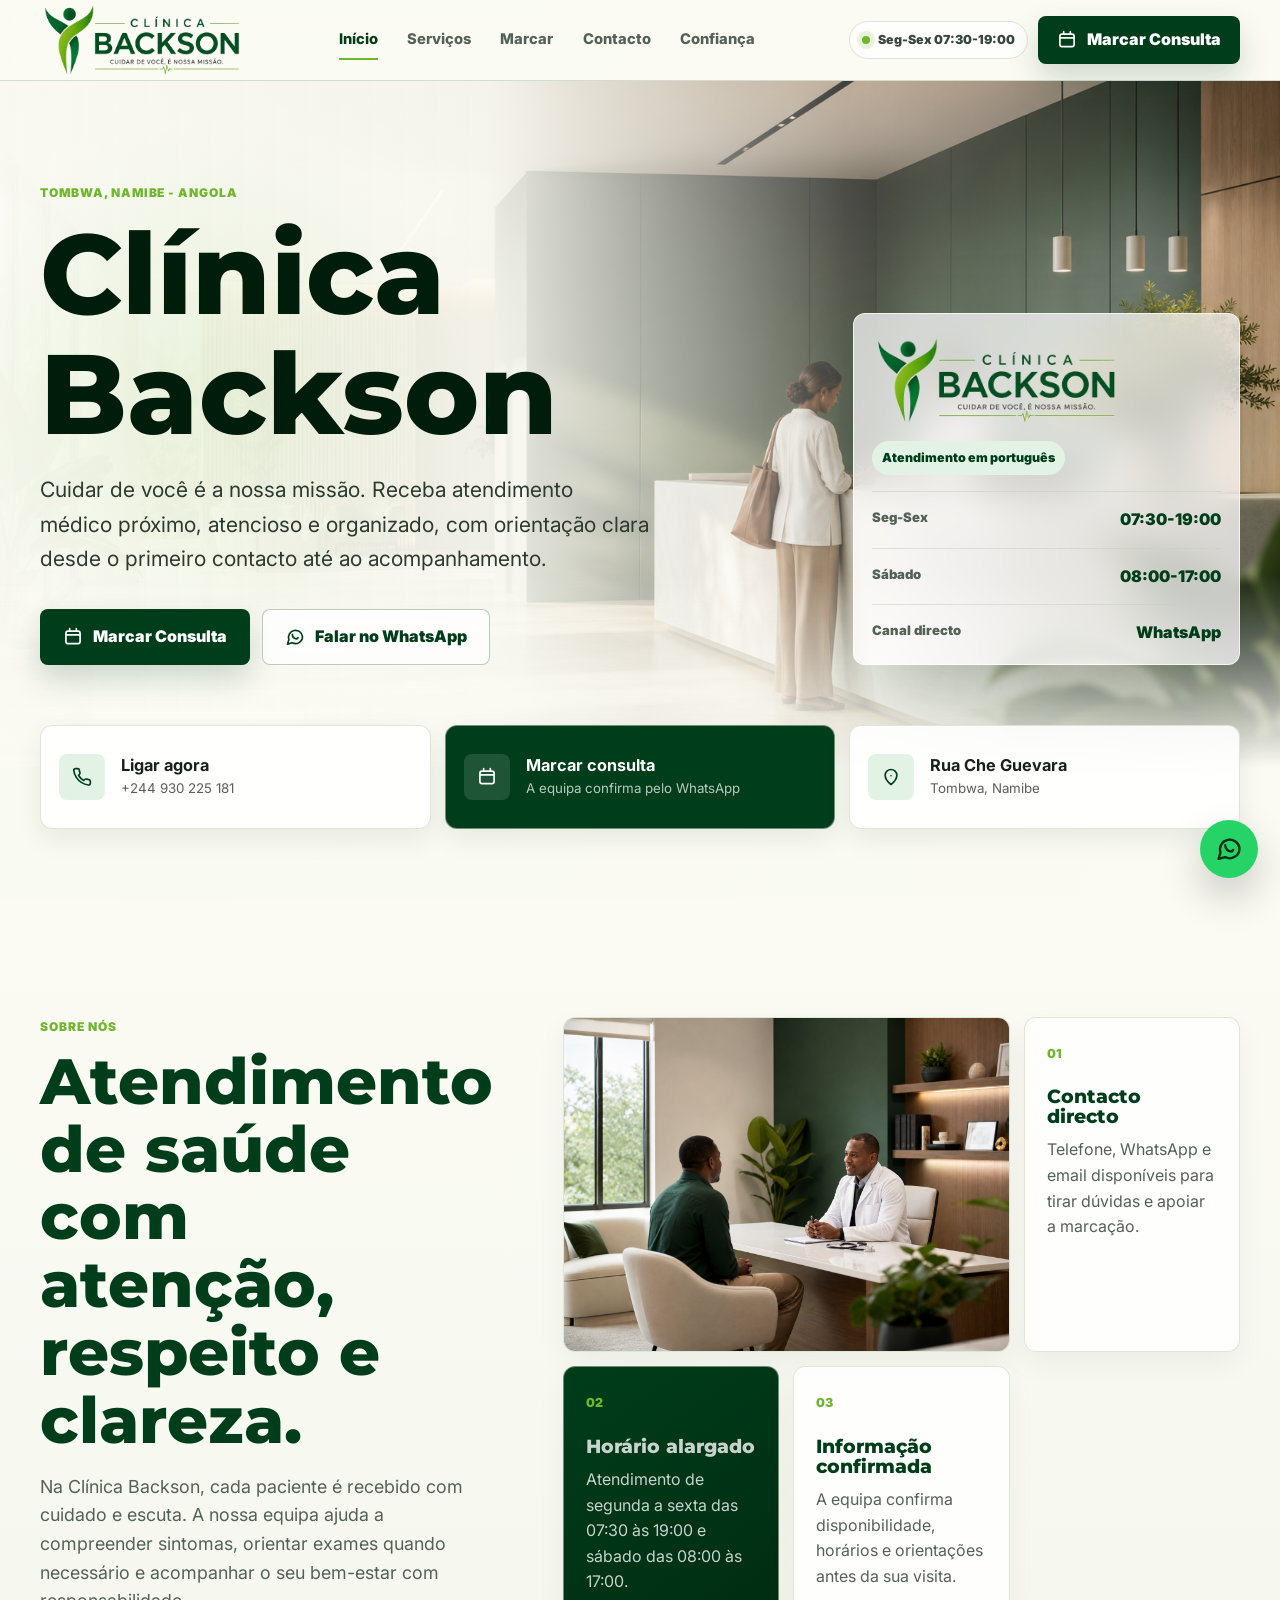
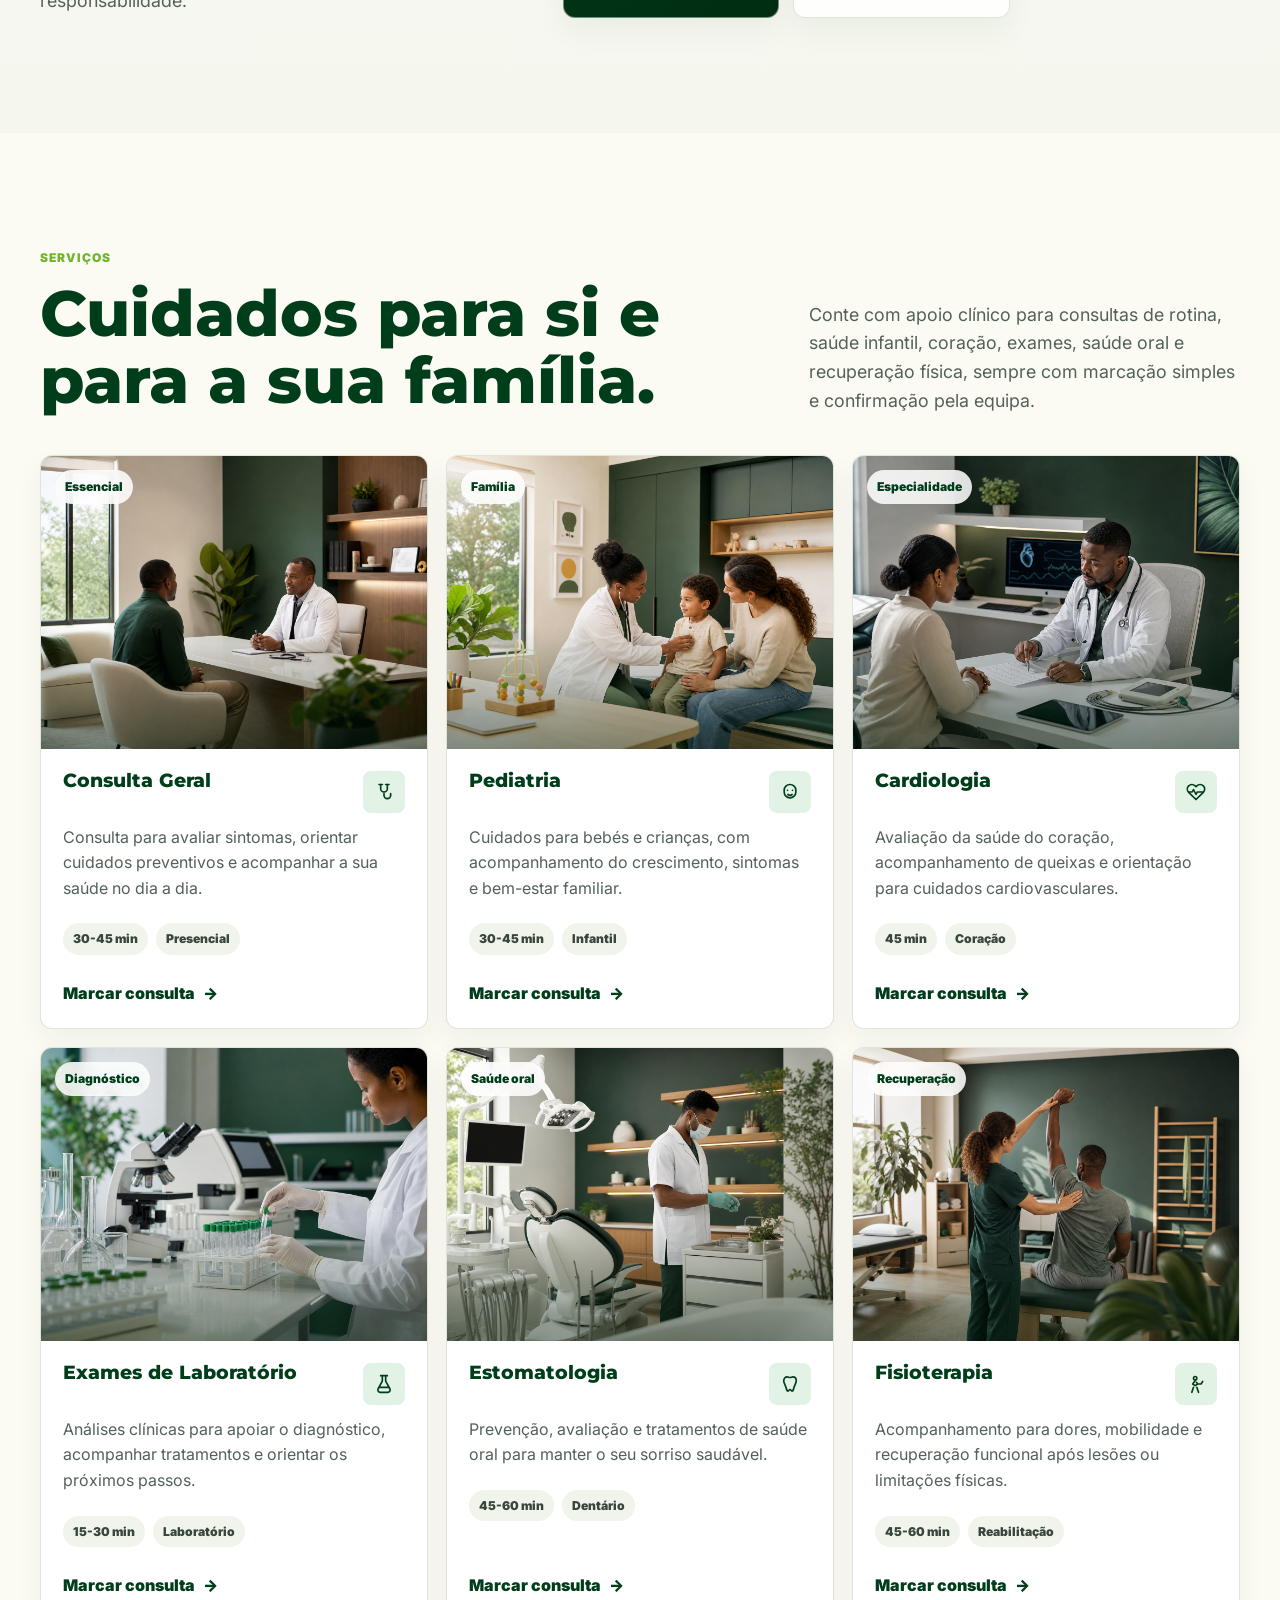
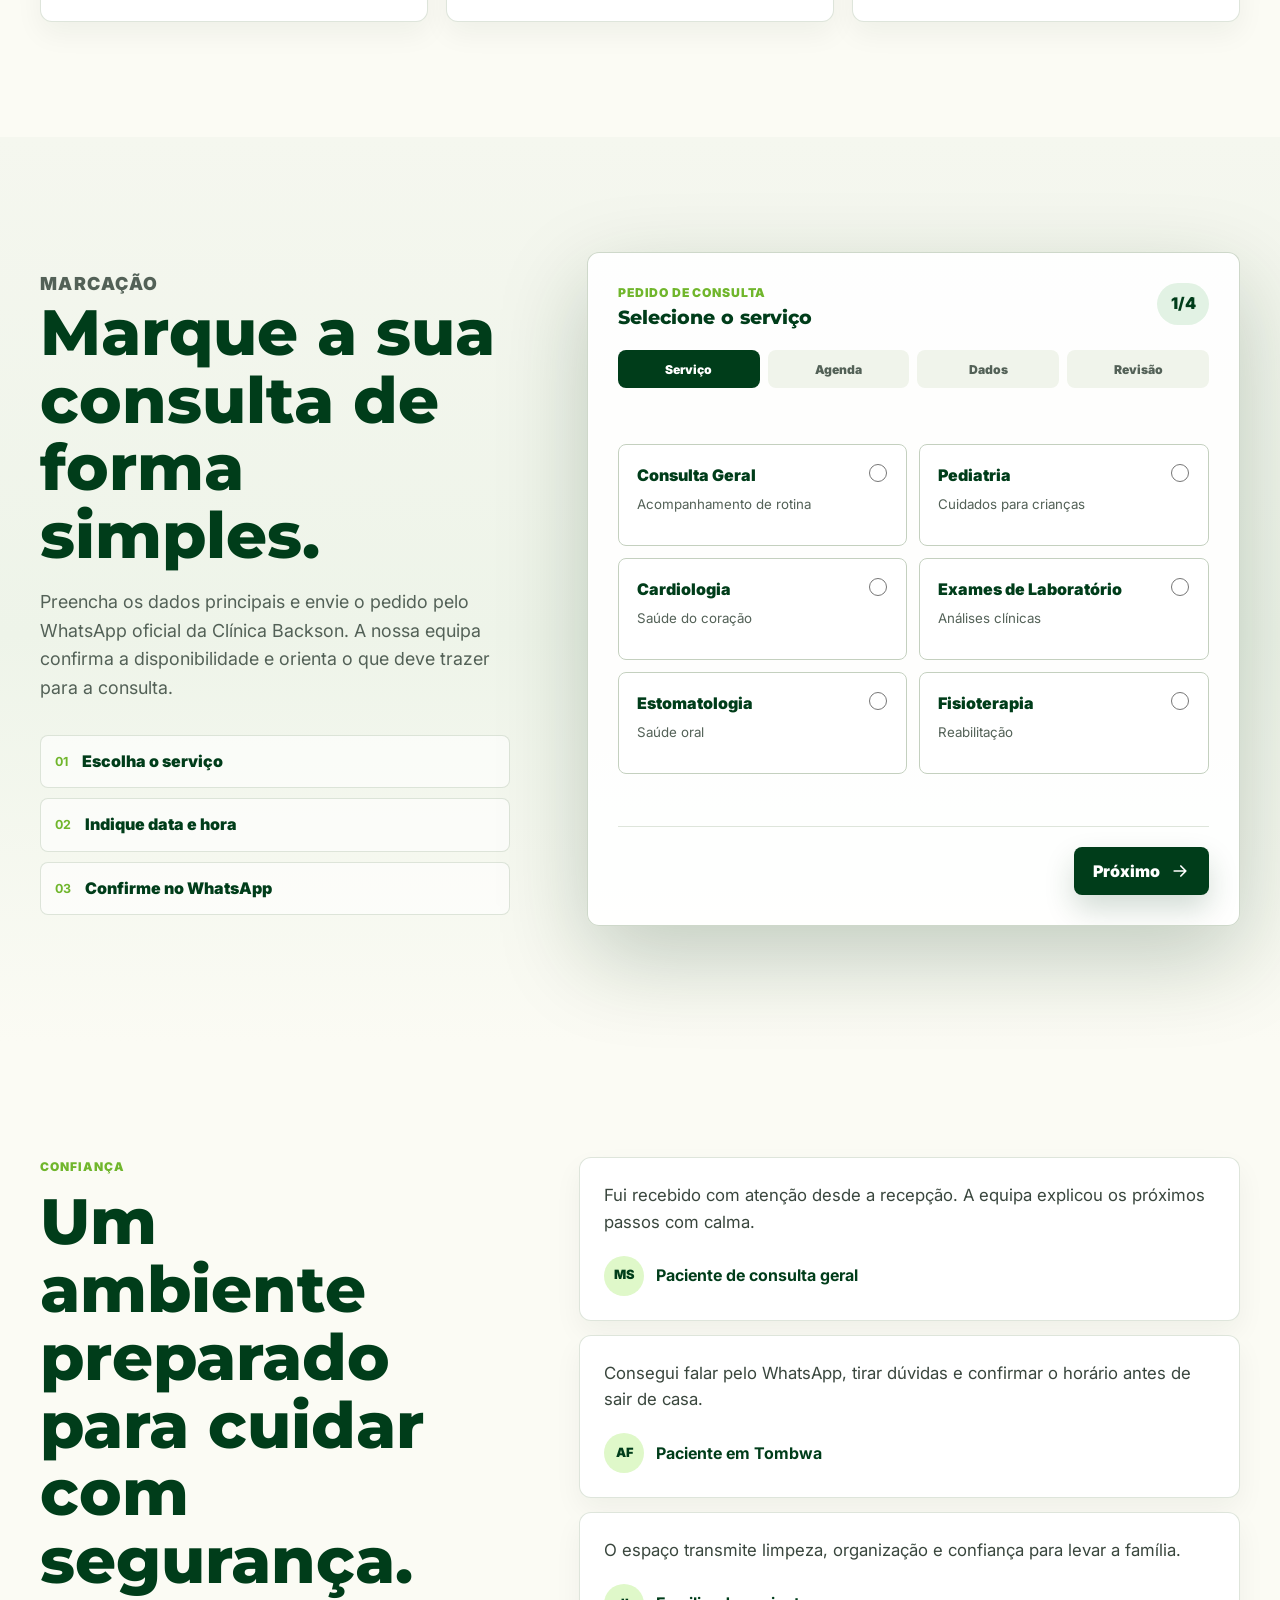
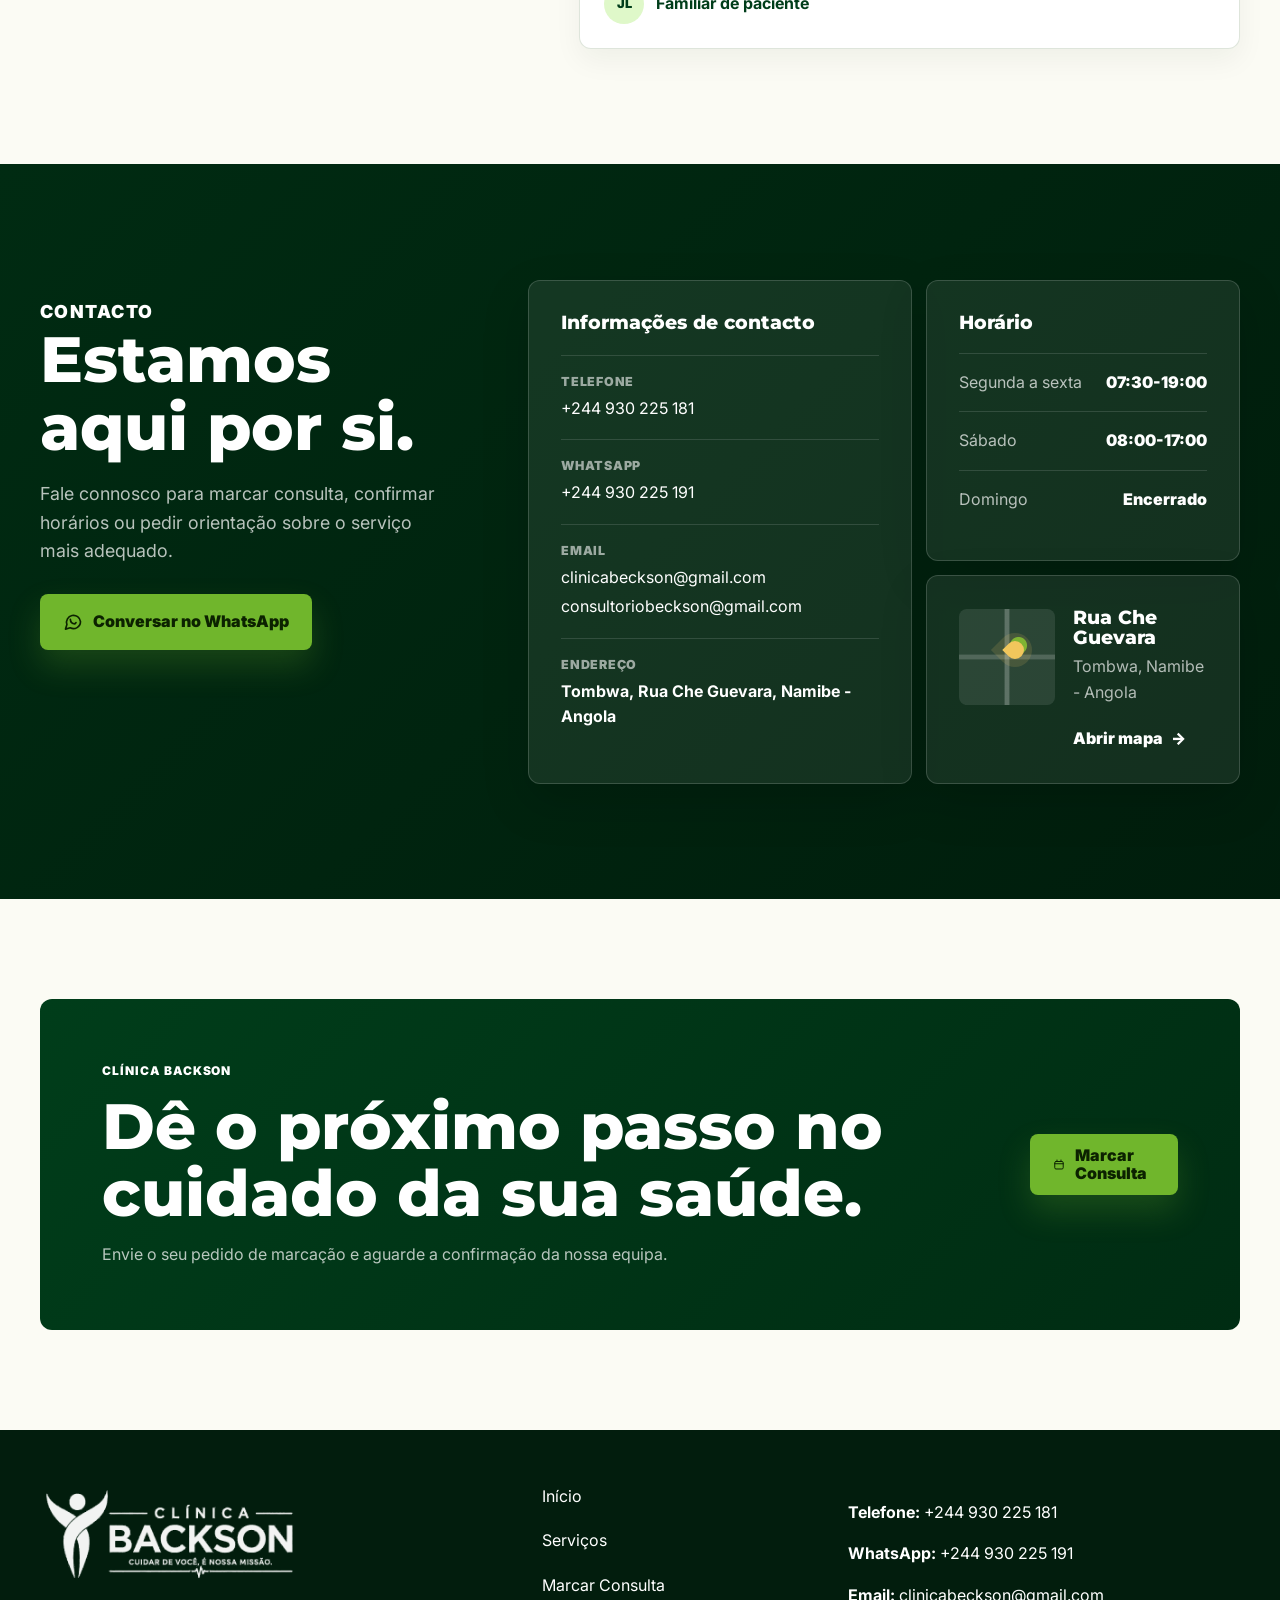
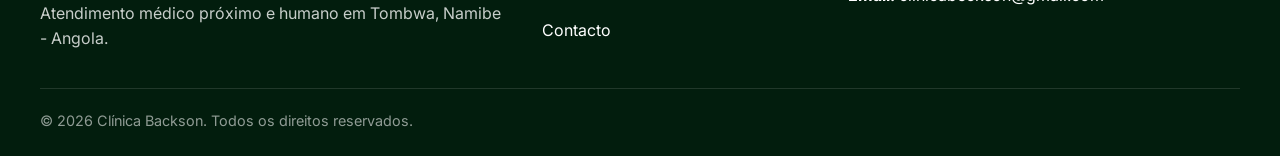
==== commit de433dfa: "updated site content" ====
--- a/index.html
+++ b/index.html
@@ -5,7 +5,7 @@
     <meta name="viewport" content="width=device-width, initial-scale=1" />
     <meta
       name="description"
-      content="Clínica Backson em Tombwa, Namibe. Consultas, exames, contacto por telefone e marcação de consultas via WhatsApp."
+      content="Clínica Backson em Tombwa, Namibe. Consultas médicas, exames, fisioterapia, estomatologia e marcações por telefone ou WhatsApp."
     />
     <title>Clínica Backson | Cuidados de saúde em Tombwa</title>
     <link rel="preconnect" href="https://fonts.googleapis.com" />
@@ -62,8 +62,8 @@
             <p class="eyebrow">Tombwa, Namibe - Angola</p>
             <h1 id="hero-title">Clínica Backson</h1>
             <p class="hero-lede">
-              Cuidar de você é a nossa missão. Atendimento médico próximo, organizado e humano
-              para pacientes que procuram clareza, confiança e resposta rápida.
+              Cuidar de você é a nossa missão. Receba atendimento médico próximo, atencioso e
+              organizado, com orientação clara desde o primeiro contacto até ao acompanhamento.
             </p>
             <div class="hero-actions">
               <a class="button button--primary button--large" href="#marcar">
@@ -117,7 +117,7 @@
             </span>
             <span>
               <strong>Marcar consulta</strong>
-              <small>Pedido estruturado via WhatsApp</small>
+              <small>A equipa confirma pelo WhatsApp</small>
             </span>
           </a>
           <a class="dock-item reveal" href="#contacto">
@@ -136,10 +136,11 @@
         <div class="container about-layout">
           <div class="section-heading reveal">
             <p class="eyebrow">Sobre nós</p>
-            <h2 id="about-title">Uma clínica feita para reduzir incerteza.</h2>
+            <h2 id="about-title">Atendimento de saúde com atenção, respeito e clareza.</h2>
             <p>
-              O atendimento começa antes da consulta: informação clara, canais directos e uma
-              experiência digital que ajuda o paciente a saber exactamente o próximo passo.
+              Na Clínica Backson, cada paciente é recebido com cuidado e escuta. A nossa equipa
+              ajuda a compreender sintomas, orientar exames quando necessário e acompanhar o seu
+              bem-estar com responsabilidade.
             </p>
           </div>
 
@@ -149,18 +150,18 @@
             </article>
             <article class="care-card">
               <span>01</span>
-              <h3>Contacto sem fricção</h3>
-              <p>Telefone, WhatsApp e email organizados para resposta rápida da equipa.</p>
+              <h3>Contacto directo</h3>
+              <p>Telefone, WhatsApp e email disponíveis para tirar dúvidas e apoiar a marcação.</p>
             </article>
             <article class="care-card care-card--dark">
               <span>02</span>
-              <h3>Horários visíveis</h3>
-              <p>Segunda a sexta das 07:30 às 19:00 e sábado das 08:00 às 17:00.</p>
+              <h3>Horário alargado</h3>
+              <p>Atendimento de segunda a sexta das 07:30 às 19:00 e sábado das 08:00 às 17:00.</p>
             </article>
             <article class="care-card">
               <span>03</span>
-              <h3>Preços por confirmação</h3>
-              <p>Os valores não são publicados para que a equipa confirme a informação actualizada.</p>
+              <h3>Informação confirmada</h3>
+              <p>A equipa confirma disponibilidade, horários e orientações antes da sua visita.</p>
             </article>
           </div>
         </div>
@@ -171,11 +172,11 @@
           <div class="section-heading section-heading--split reveal">
             <div>
               <p class="eyebrow">Serviços</p>
-              <h2 id="services-title">Especialidades com uma presença mais humana.</h2>
+              <h2 id="services-title">Cuidados para si e para a sua família.</h2>
             </div>
             <p>
-              Cada cartão foi pensado para ser lido rapidamente: o que é, quanto tempo costuma
-              levar e a acção directa para iniciar a marcação.
+              Conte com apoio clínico para consultas de rotina, saúde infantil, coração, exames,
+              saúde oral e recuperação física, sempre com marcação simples e confirmação pela equipa.
             </p>
           </div>
 
@@ -192,7 +193,7 @@
                     <svg aria-hidden="true" viewBox="0 0 24 24"><path d="M8 3v5a4 4 0 1 0 8 0V3M6 3h4M14 3h4M12 14v2a4 4 0 0 0 8 0v-2" /></svg>
                   </span>
                 </div>
-                <p>Avaliação clínica, orientação preventiva e acompanhamento de rotina.</p>
+                <p>Consulta para avaliar sintomas, orientar cuidados preventivos e acompanhar a sua saúde no dia a dia.</p>
                 <div class="service-meta">
                   <span>30-45 min</span>
                   <span>Presencial</span>
@@ -213,7 +214,7 @@
                     <svg aria-hidden="true" viewBox="0 0 24 24"><path d="M9 10h.01M15 10h.01M9.5 15a4 4 0 0 0 5 0M12 3a7 7 0 0 0-7 7v2a7 7 0 0 0 14 0v-2a7 7 0 0 0-7-7Z" /></svg>
                   </span>
                 </div>
-                <p>Acompanhamento do crescimento e cuidado clínico para crianças.</p>
+                <p>Cuidados para bebés e crianças, com acompanhamento do crescimento, sintomas e bem-estar familiar.</p>
                 <div class="service-meta">
                   <span>30-45 min</span>
                   <span>Infantil</span>
@@ -234,7 +235,7 @@
                     <svg aria-hidden="true" viewBox="0 0 24 24"><path d="M20.8 4.6a5.5 5.5 0 0 0-7.8 0L12 5.6l-1-1a5.5 5.5 0 1 0-7.8 7.8L12 21l8.8-8.6a5.5 5.5 0 0 0 0-7.8Z" /><path d="M3.5 12h4l1.5-3 3 6 1.5-3h7" /></svg>
                   </span>
                 </div>
-                <p>Avaliação e acompanhamento da saúde cardiovascular.</p>
+                <p>Avaliação da saúde do coração, acompanhamento de queixas e orientação para cuidados cardiovasculares.</p>
                 <div class="service-meta">
                   <span>45 min</span>
                   <span>Coração</span>
@@ -255,7 +256,7 @@
                     <svg aria-hidden="true" viewBox="0 0 24 24"><path d="M10 2v6.5L4.8 18A3 3 0 0 0 7.4 22h9.2a3 3 0 0 0 2.6-4L14 8.5V2M8 2h8M7 16h10" /></svg>
                   </span>
                 </div>
-                <p>Análises clínicas e apoio diagnóstico com orientação da equipa.</p>
+                <p>Análises clínicas para apoiar o diagnóstico, acompanhar tratamentos e orientar os próximos passos.</p>
                 <div class="service-meta">
                   <span>15-30 min</span>
                   <span>Laboratório</span>
@@ -276,7 +277,7 @@
                     <svg aria-hidden="true" viewBox="0 0 24 24"><path d="M8.5 3.5c1.4 0 2.2.7 3.5.7s2.1-.7 3.5-.7c2.2 0 4 1.9 4 4.5 0 3.5-2.2 5-3 9.1-.4 2-1.2 3.4-2.2 3.4-.9 0-1.1-1.9-2.3-1.9s-1.4 1.9-2.3 1.9c-1 0-1.8-1.4-2.2-3.4-.8-4.1-3-5.6-3-9.1 0-2.6 1.8-4.5 4-4.5Z" /></svg>
                   </span>
                 </div>
-                <p>Cuidados de saúde oral, prevenção e tratamentos dentários.</p>
+                <p>Prevenção, avaliação e tratamentos de saúde oral para manter o seu sorriso saudável.</p>
                 <div class="service-meta">
                   <span>45-60 min</span>
                   <span>Dentário</span>
@@ -297,7 +298,7 @@
                     <svg aria-hidden="true" viewBox="0 0 24 24"><path d="M13 5a2 2 0 1 1-4 0 2 2 0 0 1 4 0ZM11 8l-3 4 3 2 3-2-1.5-2M7 22l2-6M15 22l-2-6M14 12h4l2-3" /></svg>
                   </span>
                 </div>
-                <p>Reabilitação, mobilidade e acompanhamento de recuperação funcional.</p>
+                <p>Acompanhamento para dores, mobilidade e recuperação funcional após lesões ou limitações físicas.</p>
                 <div class="service-meta">
                   <span>45-60 min</span>
                   <span>Reabilitação</span>
@@ -313,10 +314,10 @@
         <div class="container booking-layout">
           <div class="booking-intro reveal">
             <p class="eyebrow">Marcação</p>
-            <h2 id="booking-title">Um pedido limpo, pronto para a equipa confirmar.</h2>
+            <h2 id="booking-title">Marque a sua consulta de forma simples.</h2>
             <p>
-              A marcação não guarda dados no site. Ela organiza as informações essenciais e abre uma
-              mensagem pré-preenchida no WhatsApp oficial da Clínica Backson.
+              Preencha os dados principais e envie o pedido pelo WhatsApp oficial da Clínica Backson.
+              A nossa equipa confirma a disponibilidade e orienta o que deve trazer para a consulta.
             </p>
             <ul class="booking-assurances" aria-label="Detalhes da marcação">
               <li>
@@ -475,12 +476,12 @@
         <div class="container trust-layout">
           <div class="section-heading reveal">
             <p class="eyebrow">Confiança</p>
-            <h2 id="trust-title">Pequenos detalhes que fazem o atendimento parecer menos pesado.</h2>
+            <h2 id="trust-title">Um ambiente preparado para cuidar com segurança.</h2>
           </div>
           <div class="testimonial-stack reveal">
             <figure>
               <blockquote>
-                Atendimento claro desde a recepção. A equipa explicou os próximos passos com calma.
+                Fui recebido com atenção desde a recepção. A equipa explicou os próximos passos com calma.
               </blockquote>
               <figcaption>
                 <span>MS</span>
@@ -489,7 +490,7 @@
             </figure>
             <figure>
               <blockquote>
-                Consegui falar pelo WhatsApp e confirmar o horário antes de sair de casa.
+                Consegui falar pelo WhatsApp, tirar dúvidas e confirmar o horário antes de sair de casa.
               </blockquote>
               <figcaption>
                 <span>AF</span>
@@ -514,7 +515,7 @@
           <div class="contact-copy reveal">
             <p class="eyebrow">Contacto</p>
             <h2 id="contact-title">Estamos aqui por si.</h2>
-            <p>Use o canal que for mais confortável. O WhatsApp é o caminho mais directo para perguntas e marcações.</p>
+            <p>Fale connosco para marcar consulta, confirmar horários ou pedir orientação sobre o serviço mais adequado.</p>
             <a class="button button--accent button--large" data-whatsapp-default href="https://wa.me/244930225191" target="_blank" rel="noopener">
               <svg aria-hidden="true" viewBox="0 0 24 24"><path d="M21 11.5a8.4 8.4 0 0 1-12.4 7.4L3 20.5l1.7-5.4A8.4 8.4 0 1 1 21 11.5Z" /><path d="M8.8 8.8c.2 3.1 2.3 5.2 5.4 5.4l1.4-1.4" /></svg>
               Conversar no WhatsApp
@@ -581,8 +582,8 @@
         <div class="container final-cta-inner reveal">
           <div>
             <p class="eyebrow">Clínica Backson</p>
-            <h2 id="cta-title">Cuide da sua saúde hoje.</h2>
-            <p>Envie um pedido de marcação pelo WhatsApp oficial da clínica.</p>
+            <h2 id="cta-title">Dê o próximo passo no cuidado da sua saúde.</h2>
+            <p>Envie o seu pedido de marcação e aguarde a confirmação da nossa equipa.</p>
           </div>
           <a class="button button--accent button--large" href="#marcar">
             <svg aria-hidden="true" viewBox="0 0 24 24"><path d="M8 2v3M16 2v3M3.5 9.5h17M6 5h12a2.5 2.5 0 0 1 2.5 2.5v10A2.5 2.5 0 0 1 18 20H6a2.5 2.5 0 0 1-2.5-2.5v-10A2.5 2.5 0 0 1 6 5Z" /></svg>
@@ -596,7 +597,7 @@
       <div class="container footer-grid">
         <div>
           <img src="assets/backson-logo-transparent.png" alt="Clínica Backson" />
-          <p>Cuidar de você é a nossa missão. Tombwa, Namibe - Angola.</p>
+          <p>Atendimento médico próximo e humano em Tombwa, Namibe - Angola.</p>
         </div>
         <nav aria-label="Links do rodapé">
           <a href="#inicio">Início</a>
